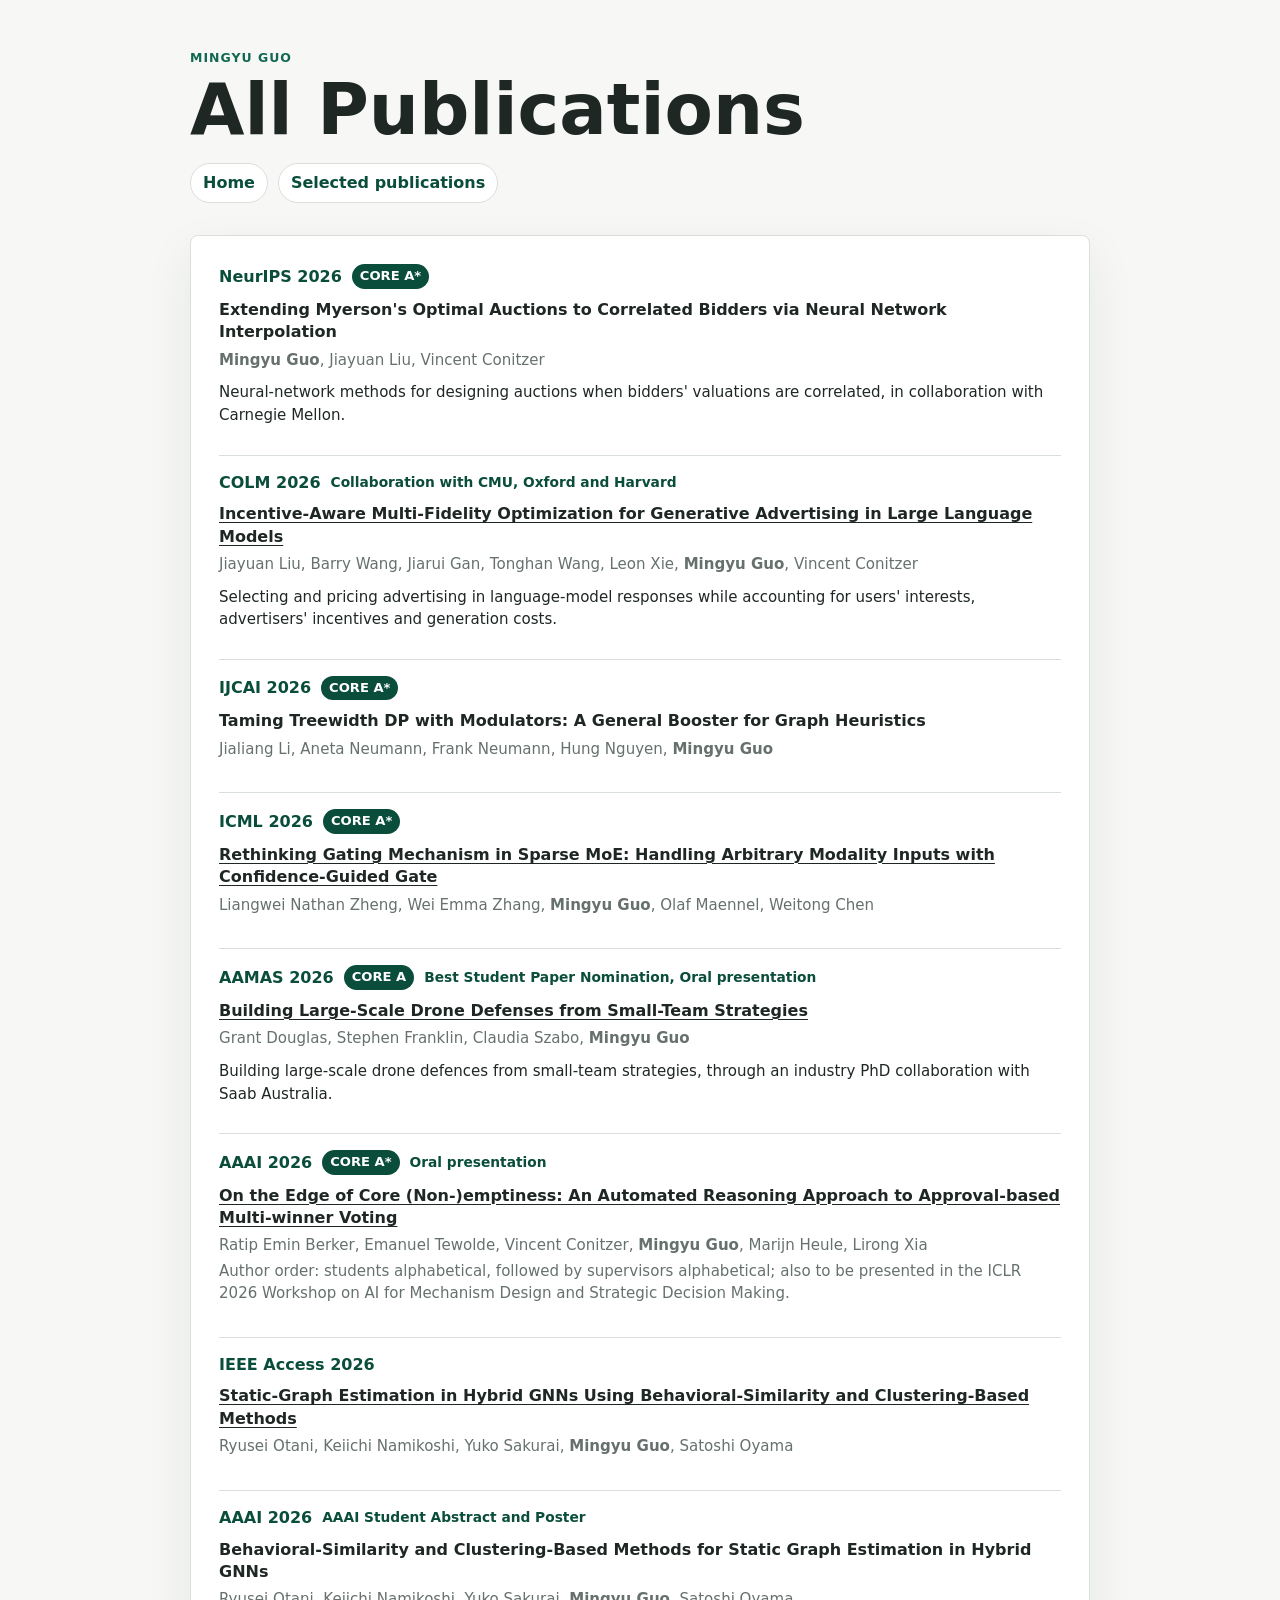
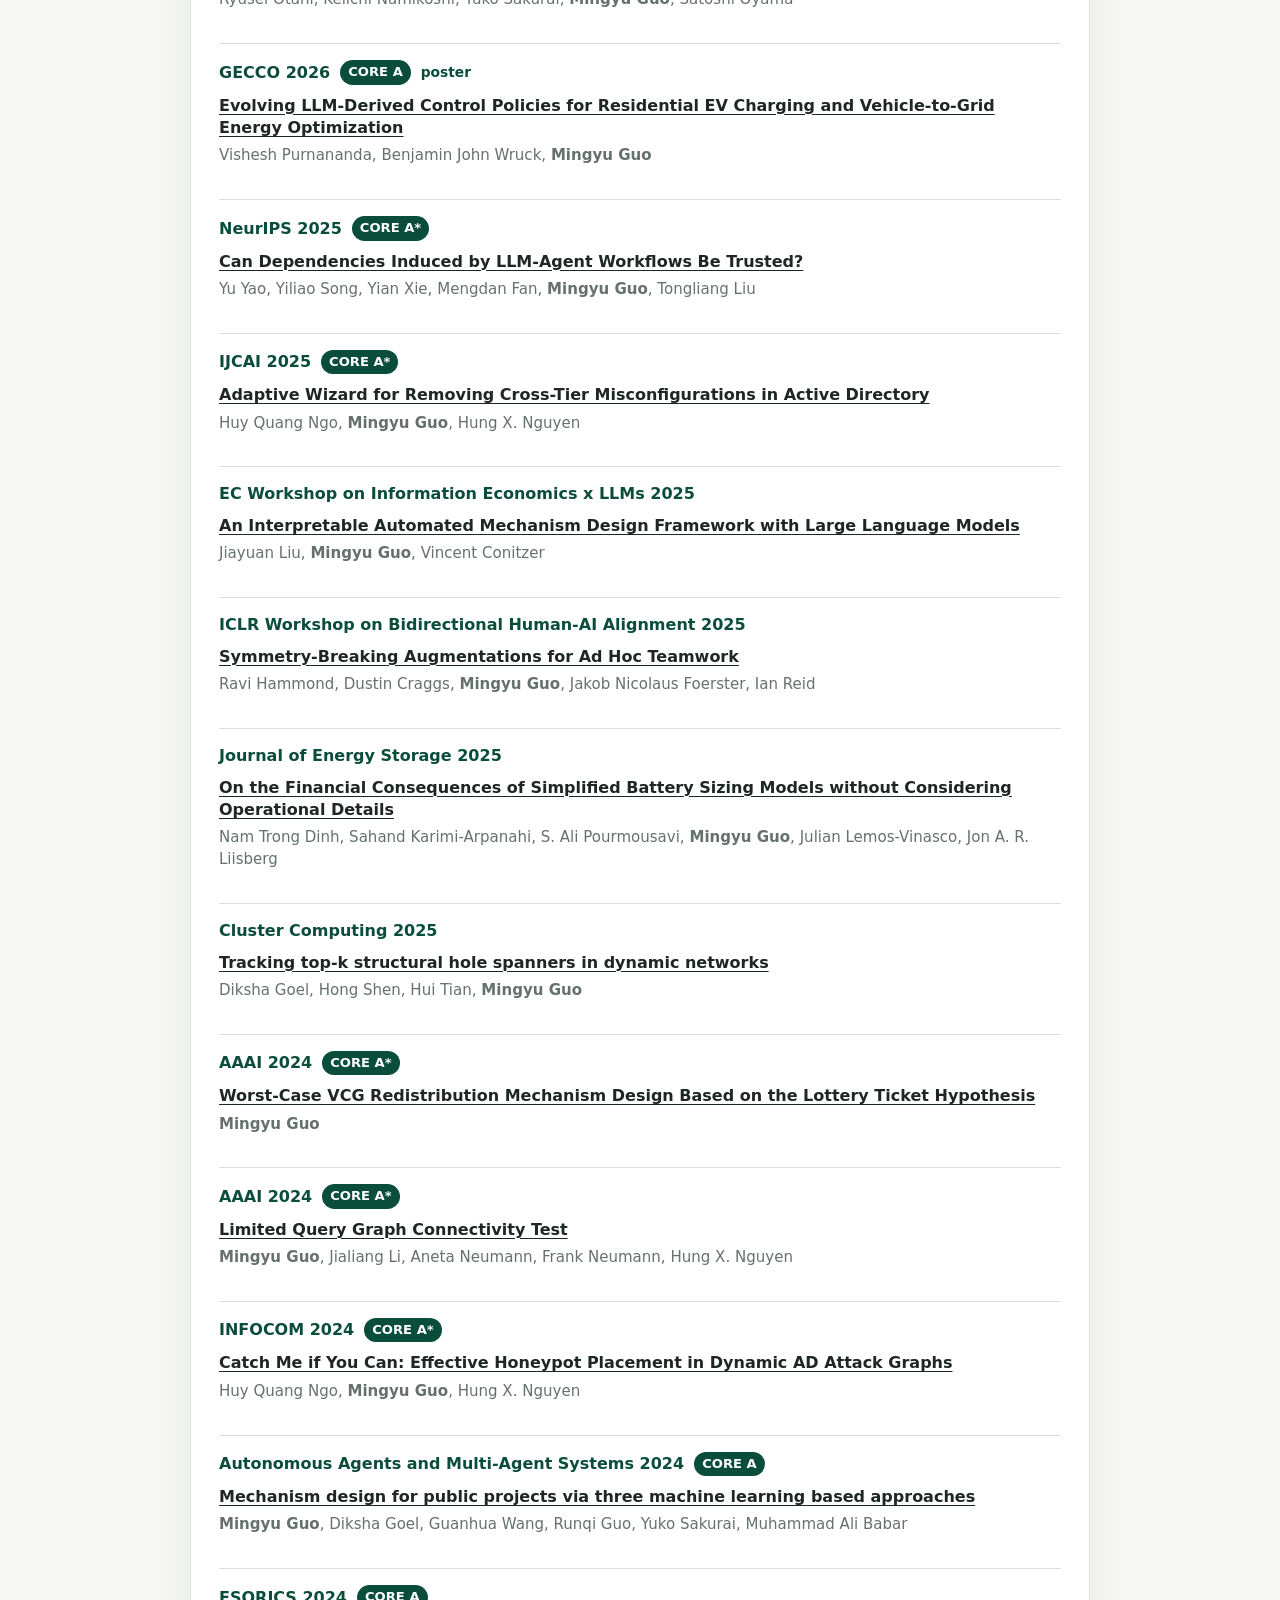
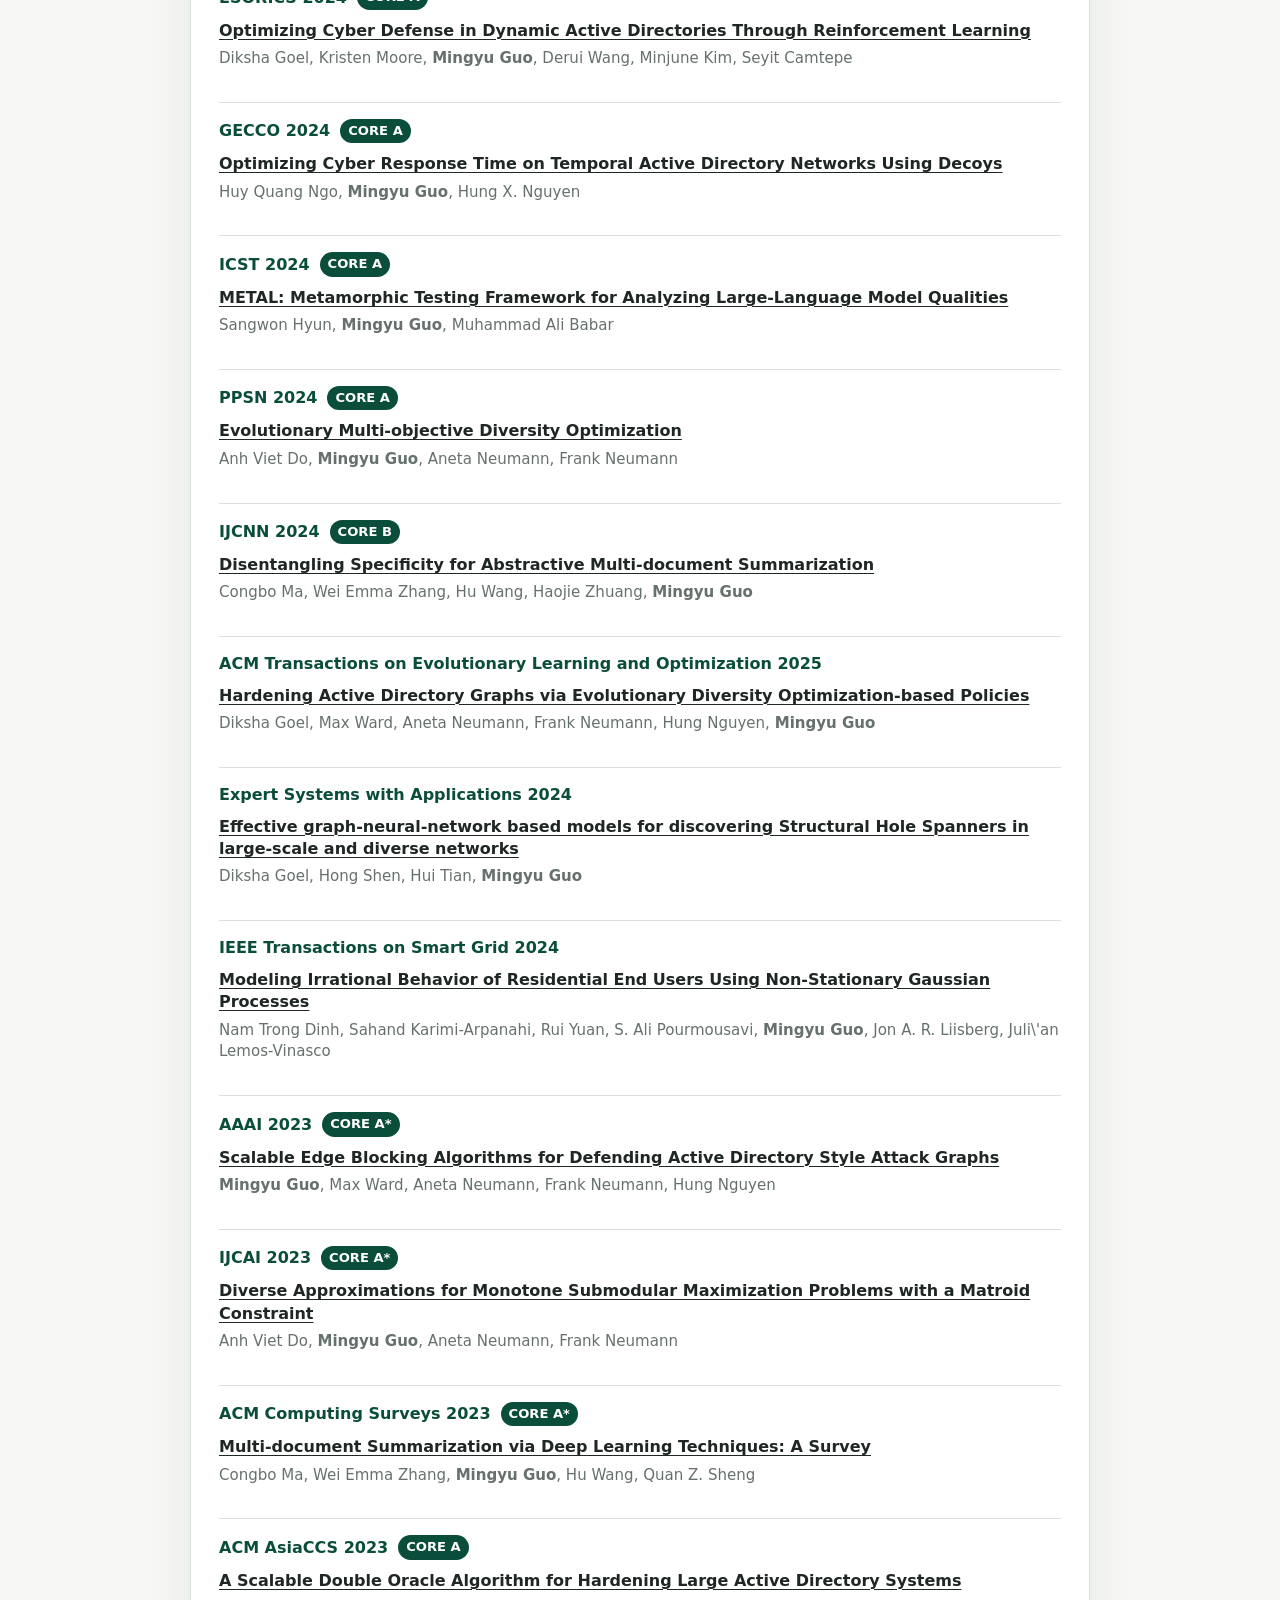
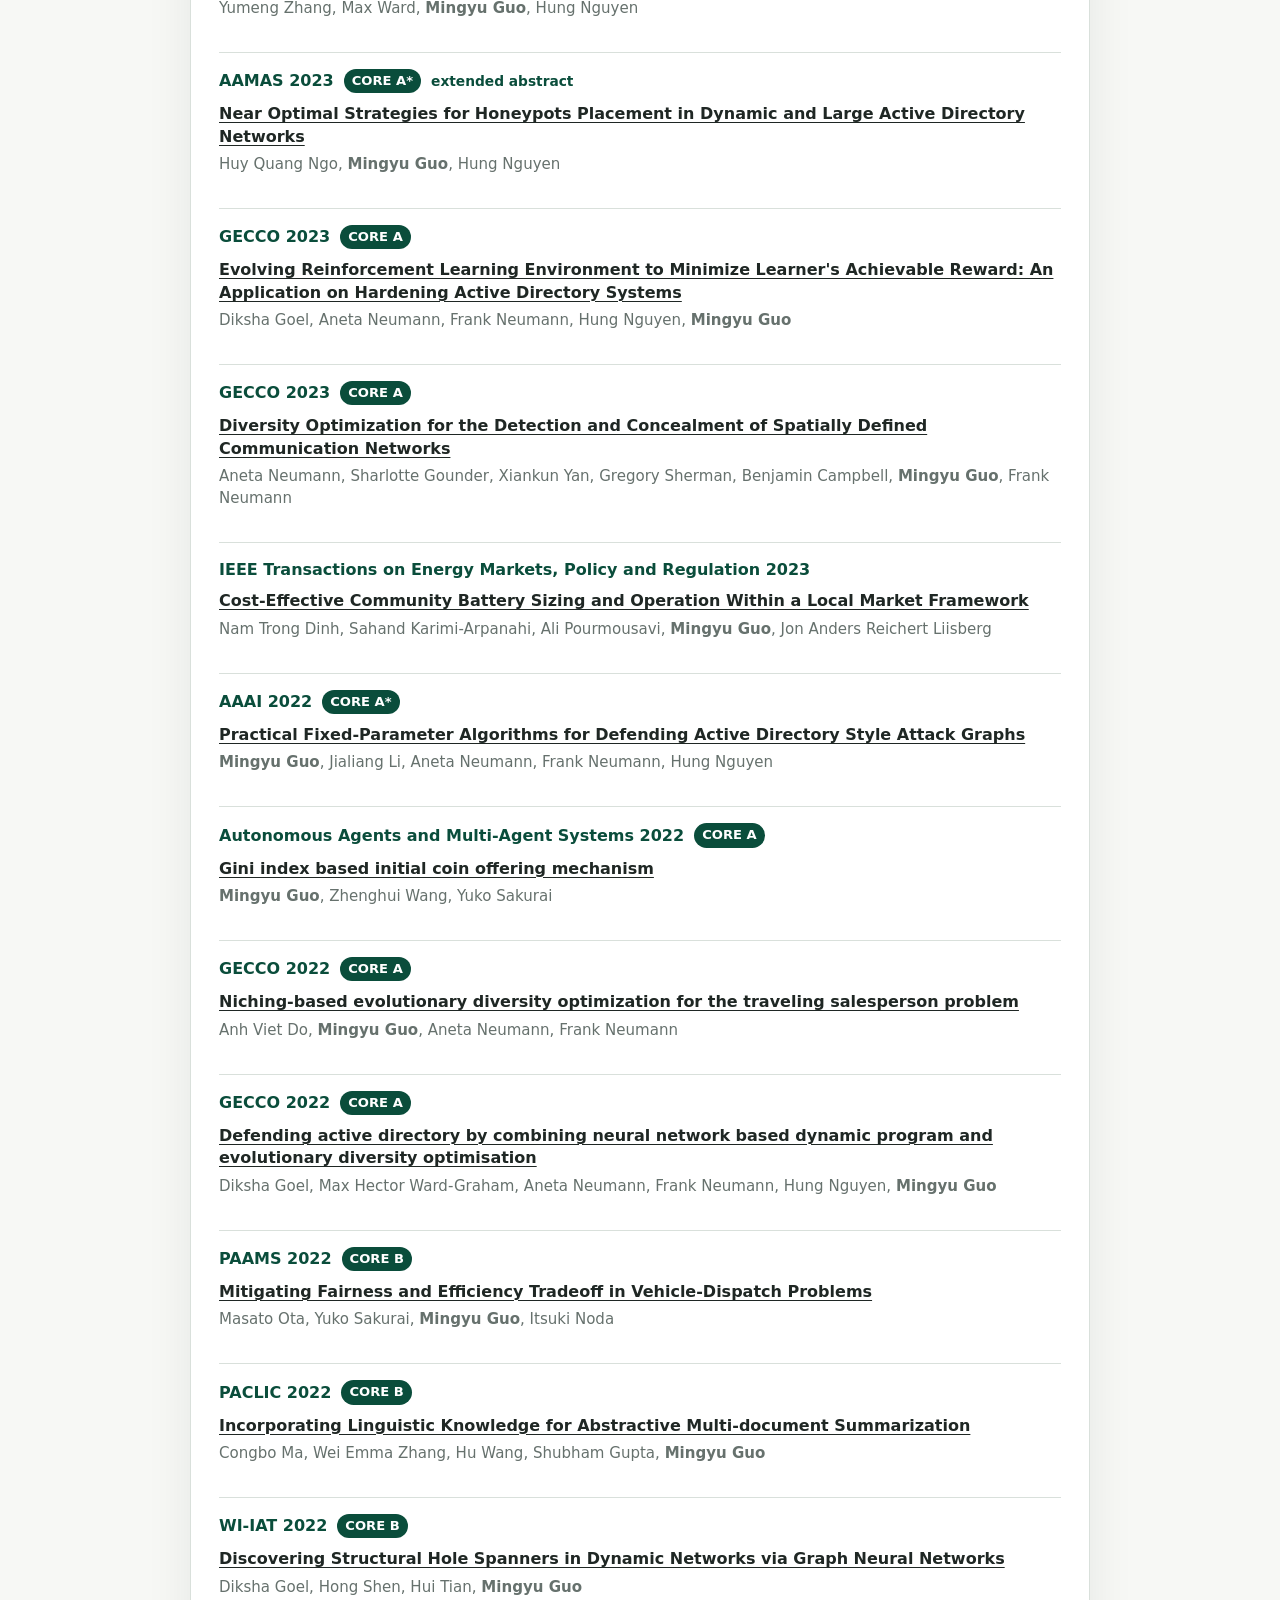
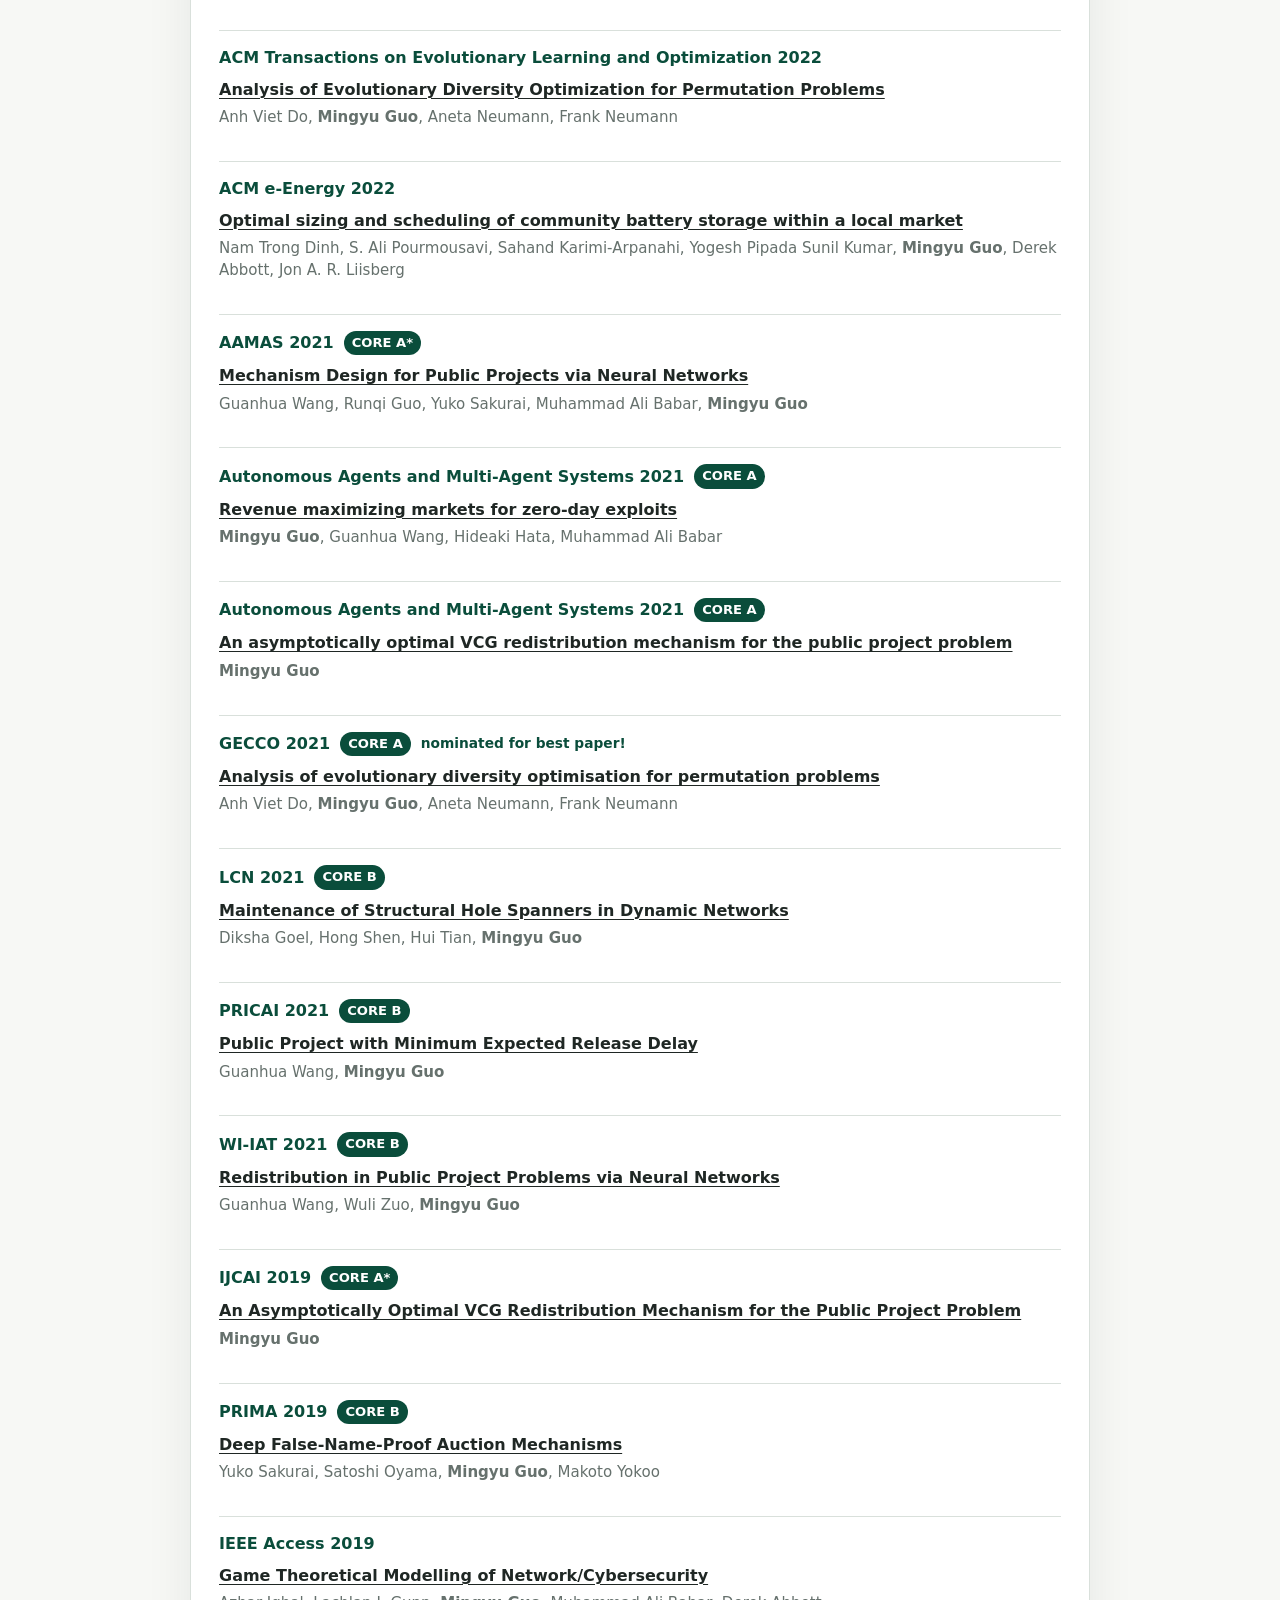
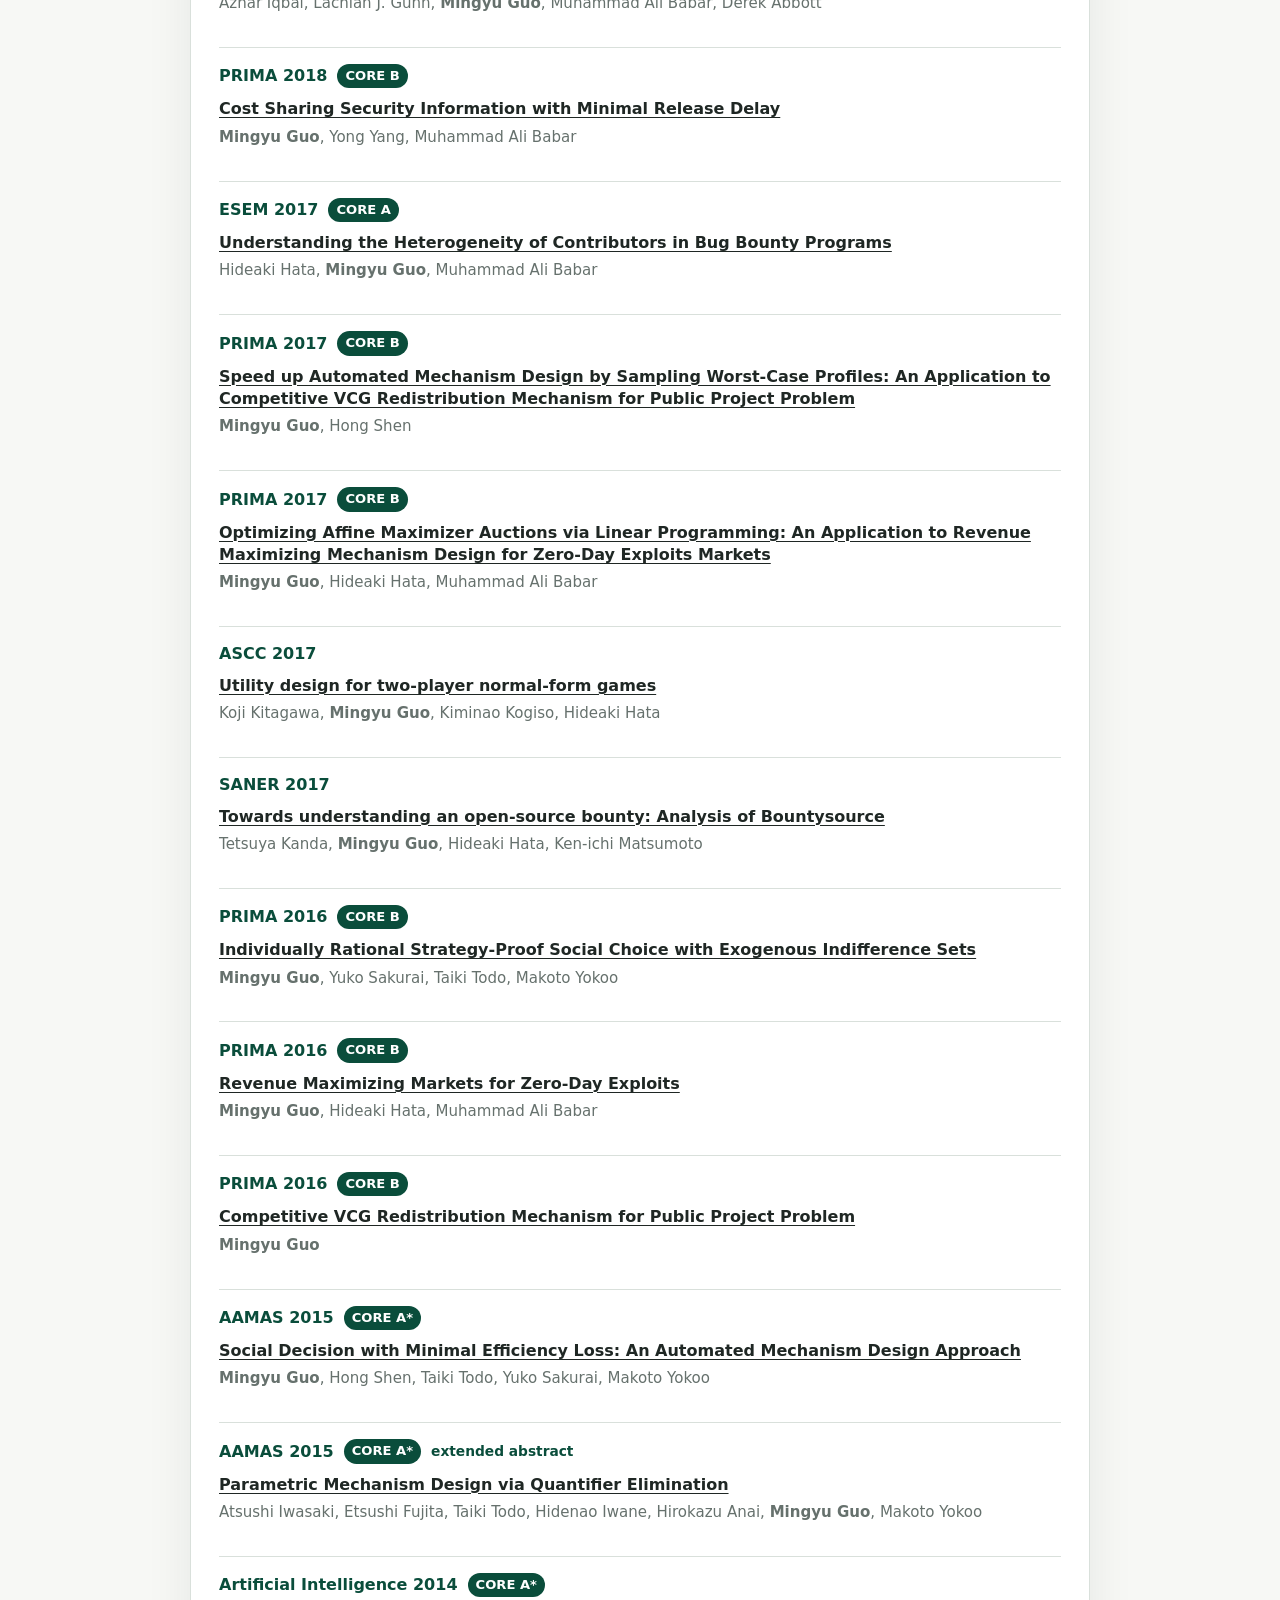
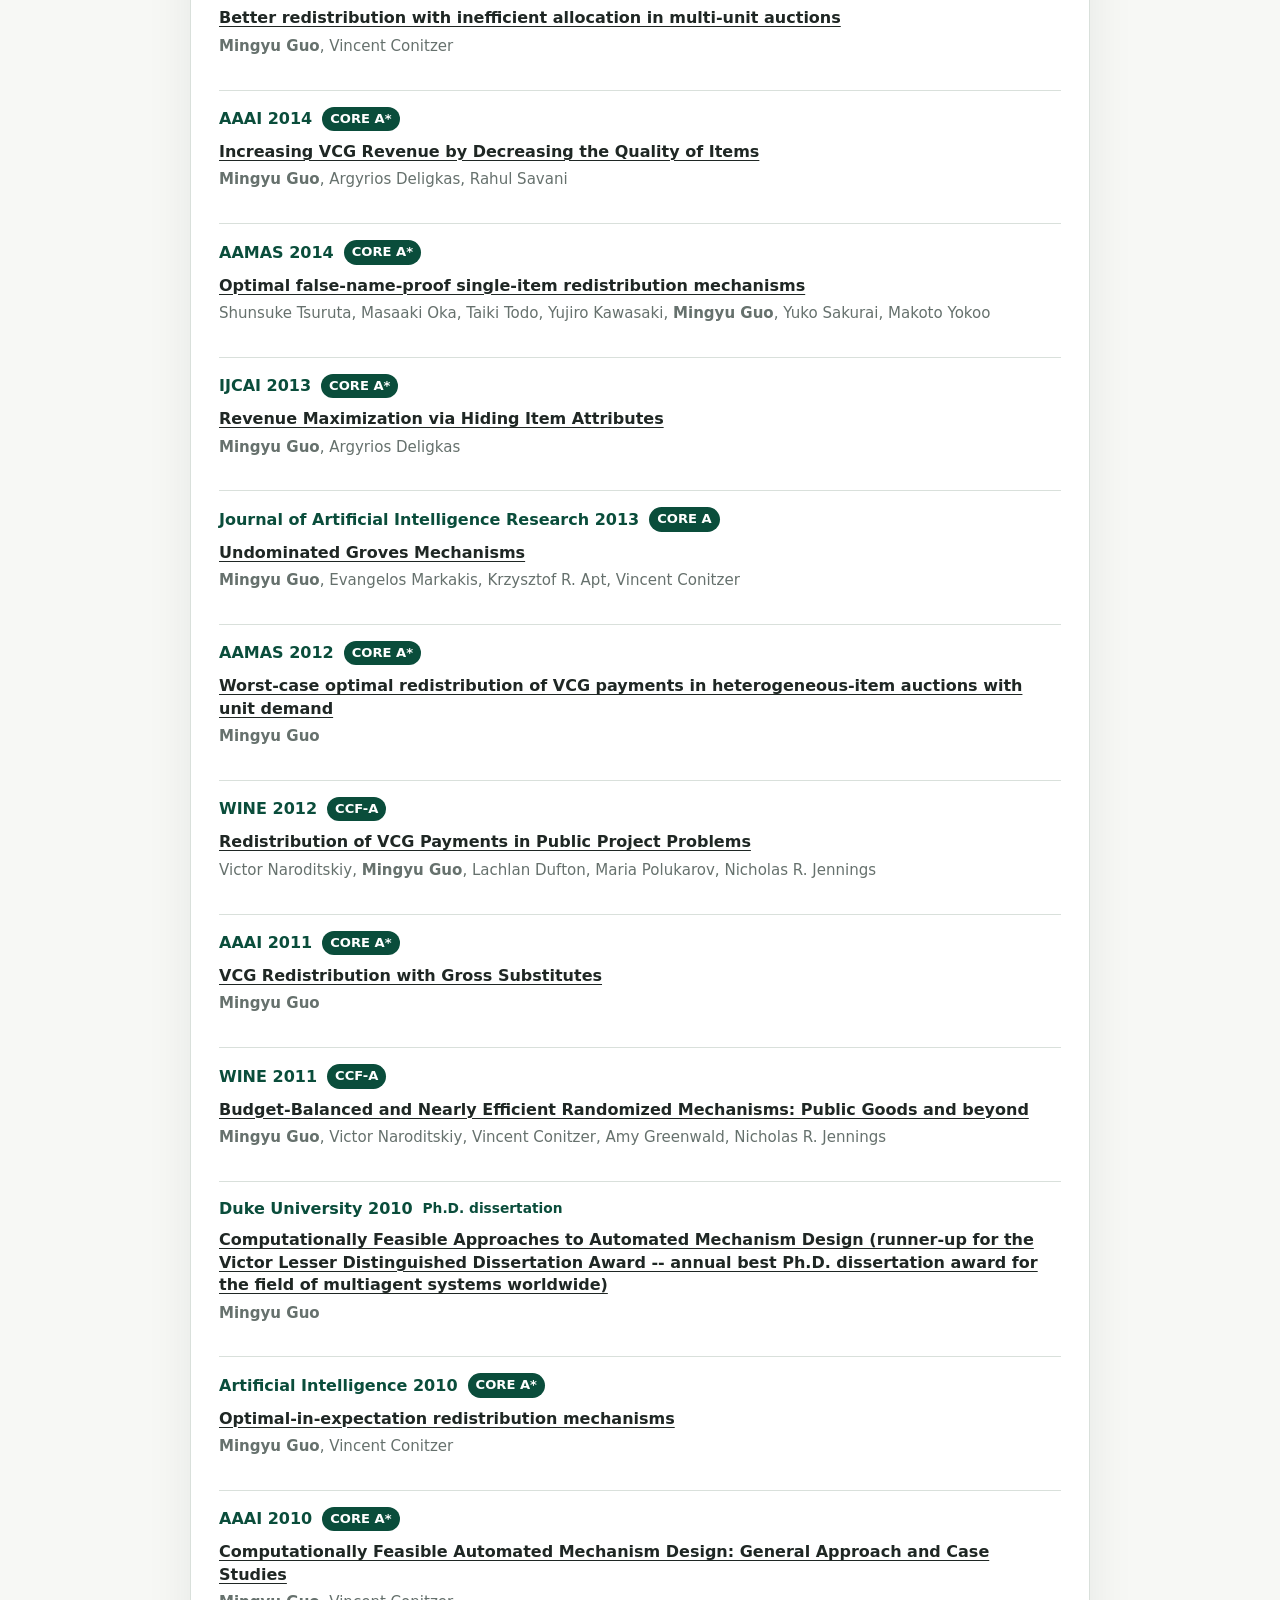
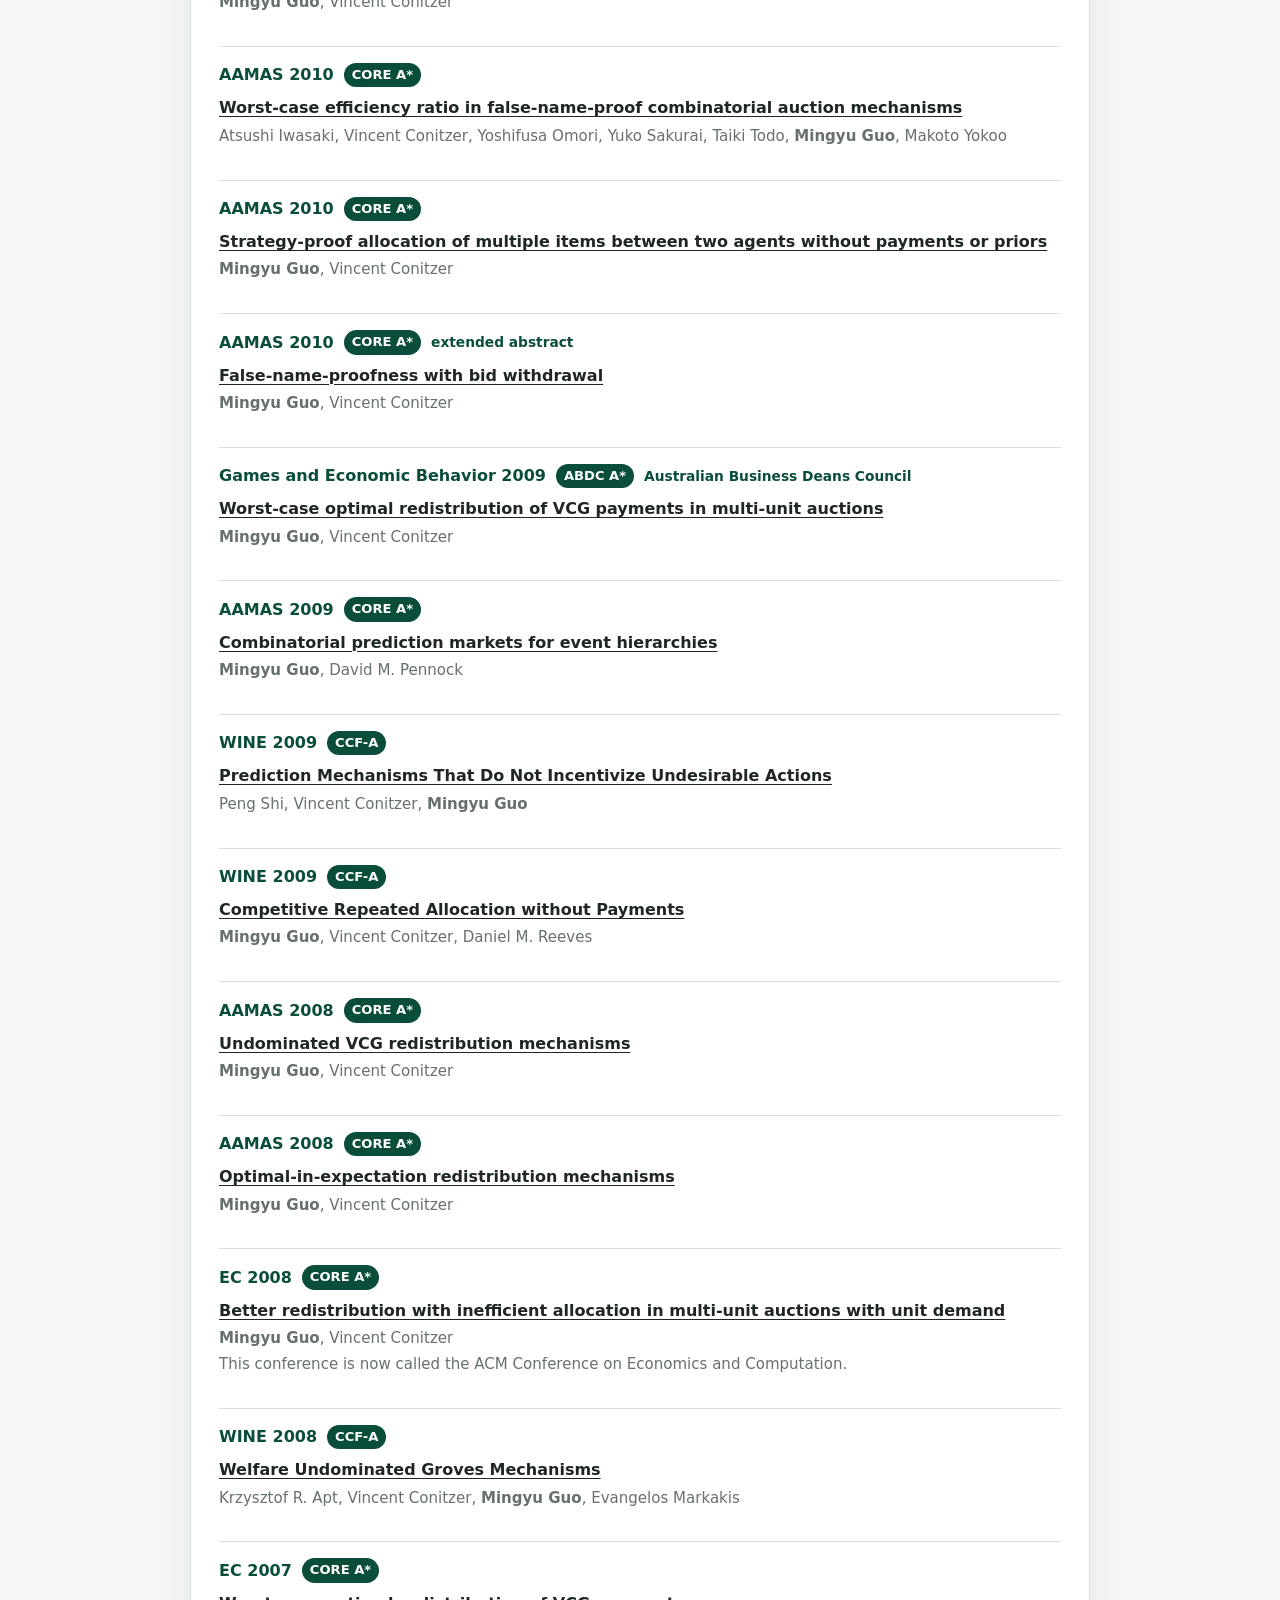
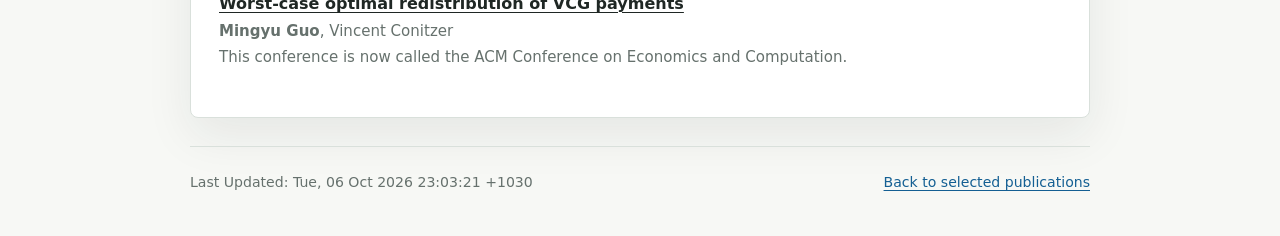
==== publications.html @ 8c2b9225 "ok" ====
<!DOCTYPE html>
<html lang="en">

<head>
  <meta charset="UTF-8" />
  <meta name="viewport" content="width=device-width, initial-scale=1.0" />
  <title>All Publications | Mingyu Guo</title>
  <meta name="description" content="The complete publication list of Mingyu Guo, including work on AI, algorithmic game theory and optimisation.">
  <link rel="icon" href="static/favicon.ico" sizes="any">
  <link rel="icon" href="static/favicon.svg" type="image/svg+xml">
  <link rel="apple-touch-icon" href="static/apple-touch-icon.png">
  <link rel="stylesheet" href="static/site.css">
</head>

<body>
  <div class="site-shell publication-page">
    <header class="publication-page-header">
      <p class="eyebrow">Mingyu Guo</p>
      <h1>All Publications</h1>
      <nav class="profile-links" aria-label="Publication navigation">
        <a href="index.html">Home</a>
        <a href="index.html#publications">Selected publications</a>
      </nav>
    </header>

    <main class="section" aria-label="Complete publication list">
<ol class="publication-list">
  <li class="publication-item">
    <div class="publication-main">
      <div class="publication-heading">
        <span class="publication-venue">NeurIPS 2026</span>
<span class="tag">CORE A*</span>      </div>
      <p class="publication-title">
Extending Myerson&#39;s Optimal Auctions to Correlated Bidders via Neural Network Interpolation      </p>
      <p class="publication-authors"><strong>Mingyu Guo</strong>, Jiayuan Liu, Vincent Conitzer</p>
<p class="publication-summary">Neural-network methods for designing auctions when bidders&#39; valuations are correlated, in collaboration with Carnegie Mellon.</p>    </div>
  </li>
  <li class="publication-item">
    <div class="publication-main">
      <div class="publication-heading">
        <span class="publication-venue">COLM 2026</span>
<span class="publication-note">Collaboration with CMU, Oxford and Harvard</span>      </div>
      <p class="publication-title">
<a href="https://arxiv.org/abs/2604.06263">Incentive-Aware Multi-Fidelity Optimization for Generative Advertising in Large Language Models</a>      </p>
      <p class="publication-authors">Jiayuan Liu, Barry Wang, Jiarui Gan, Tonghan Wang, Leon Xie, <strong>Mingyu Guo</strong>, Vincent Conitzer</p>
<p class="publication-summary">Selecting and pricing advertising in language-model responses while accounting for users&#39; interests, advertisers&#39; incentives and generation costs.</p>    </div>
  </li>
  <li class="publication-item">
    <div class="publication-main">
      <div class="publication-heading">
        <span class="publication-venue">IJCAI 2026</span>
<span class="tag">CORE A*</span>      </div>
      <p class="publication-title">
Taming Treewidth DP with Modulators: A General Booster for Graph Heuristics      </p>
      <p class="publication-authors">Jialiang Li, Aneta Neumann, Frank Neumann, Hung Nguyen, <strong>Mingyu Guo</strong></p>
    </div>
  </li>
  <li class="publication-item">
    <div class="publication-main">
      <div class="publication-heading">
        <span class="publication-venue">ICML 2026</span>
<span class="tag">CORE A*</span>      </div>
      <p class="publication-title">
<a href="https://arxiv.org/abs/2505.19525">Rethinking Gating Mechanism in Sparse MoE: Handling Arbitrary Modality Inputs with Confidence-Guided Gate</a>      </p>
      <p class="publication-authors">Liangwei Nathan Zheng, Wei Emma Zhang, <strong>Mingyu Guo</strong>, Olaf Maennel, Weitong Chen</p>
    </div>
  </li>
  <li class="publication-item">
    <div class="publication-main">
      <div class="publication-heading">
        <span class="publication-venue">AAMAS 2026</span>
<span class="tag">CORE A</span><span class="publication-note">Best Student Paper Nomination, Oral presentation</span>      </div>
      <p class="publication-title">
<a href="https://arxiv.org/abs/2602.12502">Building Large-Scale Drone Defenses from Small-Team Strategies</a>      </p>
      <p class="publication-authors">Grant Douglas, Stephen Franklin, Claudia Szabo, <strong>Mingyu Guo</strong></p>
<p class="publication-summary">Building large-scale drone defences from small-team strategies, through an industry PhD collaboration with Saab Australia.</p>    </div>
  </li>
  <li class="publication-item">
    <div class="publication-main">
      <div class="publication-heading">
        <span class="publication-venue">AAAI 2026</span>
<span class="tag">CORE A*</span><span class="publication-note">Oral presentation</span>      </div>
      <p class="publication-title">
<a href="https://arxiv.org/abs/2512.16895">On the Edge of Core (Non-)emptiness: An Automated Reasoning Approach to Approval-based Multi-winner Voting</a>      </p>
      <p class="publication-authors">Ratip Emin Berker, Emanuel Tewolde, Vincent Conitzer, <strong>Mingyu Guo</strong>, Marijn Heule, Lirong Xia</p>
<p class="publication-clarification">Author order: students alphabetical, followed by supervisors alphabetical; also to be presented in the ICLR 2026 Workshop on AI for Mechanism Design and Strategic Decision Making.</p>    </div>
  </li>
  <li class="publication-item">
    <div class="publication-main">
      <div class="publication-heading">
        <span class="publication-venue">IEEE Access 2026</span>
      </div>
      <p class="publication-title">
<a href="https://ieeexplore.ieee.org/document/11435972">Static-Graph Estimation in Hybrid GNNs Using Behavioral-Similarity and Clustering-Based Methods</a>      </p>
      <p class="publication-authors">Ryusei Otani, Keiichi Namikoshi, Yuko Sakurai, <strong>Mingyu Guo</strong>, Satoshi Oyama</p>
    </div>
  </li>
  <li class="publication-item">
    <div class="publication-main">
      <div class="publication-heading">
        <span class="publication-venue">AAAI 2026</span>
<span class="publication-note">AAAI Student Abstract and Poster</span>      </div>
      <p class="publication-title">
Behavioral-Similarity and Clustering-Based Methods for Static Graph Estimation in Hybrid GNNs      </p>
      <p class="publication-authors">Ryusei Otani, Keiichi Namikoshi, Yuko Sakurai, <strong>Mingyu Guo</strong>, Satoshi Oyama</p>
    </div>
  </li>
  <li class="publication-item">
    <div class="publication-main">
      <div class="publication-heading">
        <span class="publication-venue">GECCO 2026</span>
<span class="tag">CORE A</span><span class="publication-note">poster</span>      </div>
      <p class="publication-title">
<a href="https://arxiv.org/abs/2602.07275">Evolving LLM-Derived Control Policies for Residential EV Charging and Vehicle-to-Grid Energy Optimization</a>      </p>
      <p class="publication-authors">Vishesh Purnananda, Benjamin John Wruck, <strong>Mingyu Guo</strong></p>
    </div>
  </li>
  <li class="publication-item">
    <div class="publication-main">
      <div class="publication-heading">
        <span class="publication-venue">NeurIPS 2025</span>
<span class="tag">CORE A*</span>      </div>
      <p class="publication-title">
<a href="https://openreview.net/forum?id=rDqZjKIeda">Can Dependencies Induced by LLM-Agent Workflows Be Trusted?</a>      </p>
      <p class="publication-authors">Yu Yao, Yiliao Song, Yian Xie, Mengdan Fan, <strong>Mingyu Guo</strong>, Tongliang Liu</p>
    </div>
  </li>
  <li class="publication-item">
    <div class="publication-main">
      <div class="publication-heading">
        <span class="publication-venue">IJCAI 2025</span>
<span class="tag">CORE A*</span>      </div>
      <p class="publication-title">
<a href="https://arxiv.org/abs/2505.01028v1">Adaptive Wizard for Removing Cross-Tier Misconfigurations in Active Directory</a>      </p>
      <p class="publication-authors">Huy Quang Ngo, <strong>Mingyu Guo</strong>, Hung X. Nguyen</p>
    </div>
  </li>
  <li class="publication-item">
    <div class="publication-main">
      <div class="publication-heading">
        <span class="publication-venue">EC Workshop on Information Economics x LLMs 2025</span>
      </div>
      <p class="publication-title">
<a href="https://arxiv.org/abs/2502.12203">An Interpretable Automated Mechanism Design Framework with Large Language Models</a>      </p>
      <p class="publication-authors">Jiayuan Liu, <strong>Mingyu Guo</strong>, Vincent Conitzer</p>
    </div>
  </li>
  <li class="publication-item">
    <div class="publication-main">
      <div class="publication-heading">
        <span class="publication-venue">ICLR Workshop on Bidirectional Human-AI Alignment 2025</span>
      </div>
      <p class="publication-title">
<a href="https://openreview.net/forum?id=pEQwTKmcks">Symmetry-Breaking Augmentations for Ad Hoc Teamwork</a>      </p>
      <p class="publication-authors">Ravi Hammond, Dustin Craggs, <strong>Mingyu Guo</strong>, Jakob Nicolaus Foerster, Ian Reid</p>
    </div>
  </li>
  <li class="publication-item">
    <div class="publication-main">
      <div class="publication-heading">
        <span class="publication-venue">Journal of Energy Storage 2025</span>
      </div>
      <p class="publication-title">
<a href="https://arxiv.org/abs/2310.02494">On the Financial Consequences of Simplified Battery Sizing Models without Considering Operational Details</a>      </p>
      <p class="publication-authors">Nam Trong Dinh, Sahand Karimi-Arpanahi, S. Ali Pourmousavi, <strong>Mingyu Guo</strong>, Julian Lemos-Vinasco, Jon A. R. Liisberg</p>
    </div>
  </li>
  <li class="publication-item">
    <div class="publication-main">
      <div class="publication-heading">
        <span class="publication-venue">Cluster Computing 2025</span>
      </div>
      <p class="publication-title">
<a href="https://rdcu.be/ergue">Tracking top-k structural hole spanners in dynamic networks</a>      </p>
      <p class="publication-authors">Diksha Goel, Hong Shen, Hui Tian, <strong>Mingyu Guo</strong></p>
    </div>
  </li>
  <li class="publication-item">
    <div class="publication-main">
      <div class="publication-heading">
        <span class="publication-venue">AAAI 2024</span>
<span class="tag">CORE A*</span>      </div>
      <p class="publication-title">
<a href="https://arxiv.org/abs/2305.11011">Worst-Case VCG Redistribution Mechanism Design Based on the Lottery Ticket Hypothesis</a>      </p>
      <p class="publication-authors"><strong>Mingyu Guo</strong></p>
    </div>
  </li>
  <li class="publication-item">
    <div class="publication-main">
      <div class="publication-heading">
        <span class="publication-venue">AAAI 2024</span>
<span class="tag">CORE A*</span>      </div>
      <p class="publication-title">
<a href="https://arxiv.org/abs/2302.13036">Limited Query Graph Connectivity Test</a>      </p>
      <p class="publication-authors"><strong>Mingyu Guo</strong>, Jialiang Li, Aneta Neumann, Frank Neumann, Hung X. Nguyen</p>
    </div>
  </li>
  <li class="publication-item">
    <div class="publication-main">
      <div class="publication-heading">
        <span class="publication-venue">INFOCOM 2024</span>
<span class="tag">CORE A*</span>      </div>
      <p class="publication-title">
<a href="https://arxiv.org/abs/2312.16820">Catch Me if You Can: Effective Honeypot Placement in Dynamic AD Attack Graphs</a>      </p>
      <p class="publication-authors">Huy Quang Ngo, <strong>Mingyu Guo</strong>, Hung X. Nguyen</p>
    </div>
  </li>
  <li class="publication-item">
    <div class="publication-main">
      <div class="publication-heading">
        <span class="publication-venue">Autonomous Agents and Multi-Agent Systems 2024</span>
<span class="tag">CORE A</span>      </div>
      <p class="publication-title">
<a href="https://link.springer.com/article/10.1007/s10458-024-09647-8">Mechanism design for public projects via three machine learning based approaches</a>      </p>
      <p class="publication-authors"><strong>Mingyu Guo</strong>, Diksha Goel, Guanhua Wang, Runqi Guo, Yuko Sakurai, Muhammad Ali Babar</p>
    </div>
  </li>
  <li class="publication-item">
    <div class="publication-main">
      <div class="publication-heading">
        <span class="publication-venue">ESORICS 2024</span>
<span class="tag">CORE A</span>      </div>
      <p class="publication-title">
<a href="https://arxiv.org/abs/2406.19596">Optimizing Cyber Defense in Dynamic Active Directories Through Reinforcement Learning</a>      </p>
      <p class="publication-authors">Diksha Goel, Kristen Moore, <strong>Mingyu Guo</strong>, Derui Wang, Minjune Kim, Seyit Camtepe</p>
    </div>
  </li>
  <li class="publication-item">
    <div class="publication-main">
      <div class="publication-heading">
        <span class="publication-venue">GECCO 2024</span>
<span class="tag">CORE A</span>      </div>
      <p class="publication-title">
<a href="https://arxiv.org/abs/2403.18162">Optimizing Cyber Response Time on Temporal Active Directory Networks Using Decoys</a>      </p>
      <p class="publication-authors">Huy Quang Ngo, <strong>Mingyu Guo</strong>, Hung X. Nguyen</p>
    </div>
  </li>
  <li class="publication-item">
    <div class="publication-main">
      <div class="publication-heading">
        <span class="publication-venue">ICST 2024</span>
<span class="tag">CORE A</span>      </div>
      <p class="publication-title">
<a href="https://arxiv.org/abs/2312.06056">METAL: Metamorphic Testing Framework for Analyzing Large-Language Model Qualities</a>      </p>
      <p class="publication-authors">Sangwon Hyun, <strong>Mingyu Guo</strong>, Muhammad Ali Babar</p>
    </div>
  </li>
  <li class="publication-item">
    <div class="publication-main">
      <div class="publication-heading">
        <span class="publication-venue">PPSN 2024</span>
<span class="tag">CORE A</span>      </div>
      <p class="publication-title">
<a href="https://arxiv.org/abs/2401.07454">Evolutionary Multi-objective Diversity Optimization</a>      </p>
      <p class="publication-authors">Anh Viet Do, <strong>Mingyu Guo</strong>, Aneta Neumann, Frank Neumann</p>
    </div>
  </li>
  <li class="publication-item">
    <div class="publication-main">
      <div class="publication-heading">
        <span class="publication-venue">IJCNN 2024</span>
<span class="tag">CORE B</span>      </div>
      <p class="publication-title">
<a href="https://arxiv.org/abs/2406.00005">Disentangling Specificity for Abstractive Multi-document Summarization</a>      </p>
      <p class="publication-authors">Congbo Ma, Wei Emma Zhang, Hu Wang, Haojie Zhuang, <strong>Mingyu Guo</strong></p>
    </div>
  </li>
  <li class="publication-item">
    <div class="publication-main">
      <div class="publication-heading">
        <span class="publication-venue">ACM Transactions on Evolutionary Learning and Optimization 2025</span>
      </div>
      <p class="publication-title">
<a href="https://doi.org/10.1145/3688401">Hardening Active Directory Graphs via Evolutionary Diversity Optimization-based Policies</a>      </p>
      <p class="publication-authors">Diksha Goel, Max Ward, Aneta Neumann, Frank Neumann, Hung Nguyen, <strong>Mingyu Guo</strong></p>
    </div>
  </li>
  <li class="publication-item">
    <div class="publication-main">
      <div class="publication-heading">
        <span class="publication-venue">Expert Systems with Applications 2024</span>
      </div>
      <p class="publication-title">
<a href="https://www.sciencedirect.com/science/article/pii/S0957417424005013">Effective graph-neural-network based models for discovering Structural Hole Spanners in large-scale and diverse networks</a>      </p>
      <p class="publication-authors">Diksha Goel, Hong Shen, Hui Tian, <strong>Mingyu Guo</strong></p>
    </div>
  </li>
  <li class="publication-item">
    <div class="publication-main">
      <div class="publication-heading">
        <span class="publication-venue">IEEE Transactions on Smart Grid 2024</span>
      </div>
      <p class="publication-title">
<a href="https://arxiv.org/abs/2309.09012">Modeling Irrational Behavior of Residential End Users Using Non-Stationary Gaussian Processes</a>      </p>
      <p class="publication-authors">Nam Trong Dinh, Sahand Karimi-Arpanahi, Rui Yuan, S. Ali Pourmousavi, <strong>Mingyu Guo</strong>, Jon A. R. Liisberg, Juli\&#x27;an Lemos-Vinasco</p>
    </div>
  </li>
  <li class="publication-item">
    <div class="publication-main">
      <div class="publication-heading">
        <span class="publication-venue">AAAI 2023</span>
<span class="tag">CORE A*</span>      </div>
      <p class="publication-title">
<a href="https://arxiv.org/abs/2212.04326">Scalable Edge Blocking Algorithms for Defending Active Directory Style Attack Graphs</a>      </p>
      <p class="publication-authors"><strong>Mingyu Guo</strong>, Max Ward, Aneta Neumann, Frank Neumann, Hung Nguyen</p>
    </div>
  </li>
  <li class="publication-item">
    <div class="publication-main">
      <div class="publication-heading">
        <span class="publication-venue">IJCAI 2023</span>
<span class="tag">CORE A*</span>      </div>
      <p class="publication-title">
<a href="https://arxiv.org/abs/2307.07567">Diverse Approximations for Monotone Submodular Maximization Problems with a Matroid Constraint</a>      </p>
      <p class="publication-authors">Anh Viet Do, <strong>Mingyu Guo</strong>, Aneta Neumann, Frank Neumann</p>
    </div>
  </li>
  <li class="publication-item">
    <div class="publication-main">
      <div class="publication-heading">
        <span class="publication-venue">ACM Computing Surveys 2023</span>
<span class="tag">CORE A*</span>      </div>
      <p class="publication-title">
<a href="https://arxiv.org/abs/2011.04843">Multi-document Summarization via Deep Learning Techniques: A Survey</a>      </p>
      <p class="publication-authors">Congbo Ma, Wei Emma Zhang, <strong>Mingyu Guo</strong>, Hu Wang, Quan Z. Sheng</p>
    </div>
  </li>
  <li class="publication-item">
    <div class="publication-main">
      <div class="publication-heading">
        <span class="publication-venue">ACM AsiaCCS 2023</span>
<span class="tag">CORE A</span>      </div>
      <p class="publication-title">
<a href="https://dl.acm.org/doi/10.1145/3579856.3590343">A Scalable Double Oracle Algorithm for Hardening Large Active Directory Systems</a>      </p>
      <p class="publication-authors">Yumeng Zhang, Max Ward, <strong>Mingyu Guo</strong>, Hung Nguyen</p>
    </div>
  </li>
  <li class="publication-item">
    <div class="publication-main">
      <div class="publication-heading">
        <span class="publication-venue">AAMAS 2023</span>
<span class="tag">CORE A*</span><span class="publication-note">extended abstract</span>      </div>
      <p class="publication-title">
<a href="https://www.ifaamas.org/Proceedings/aamas2023/pdfs/p2517.pdf">Near Optimal Strategies for Honeypots Placement in Dynamic and Large Active Directory Networks</a>      </p>
      <p class="publication-authors">Huy Quang Ngo, <strong>Mingyu Guo</strong>, Hung Nguyen</p>
    </div>
  </li>
  <li class="publication-item">
    <div class="publication-main">
      <div class="publication-heading">
        <span class="publication-venue">GECCO 2023</span>
<span class="tag">CORE A</span>      </div>
      <p class="publication-title">
<a href="https://arxiv.org/abs/2304.03998">Evolving Reinforcement Learning Environment to Minimize Learner&#39;s Achievable Reward: An Application on Hardening Active Directory Systems</a>      </p>
      <p class="publication-authors">Diksha Goel, Aneta Neumann, Frank Neumann, Hung Nguyen, <strong>Mingyu Guo</strong></p>
    </div>
  </li>
  <li class="publication-item">
    <div class="publication-main">
      <div class="publication-heading">
        <span class="publication-venue">GECCO 2023</span>
<span class="tag">CORE A</span>      </div>
      <p class="publication-title">
<a href="https://dl.acm.org/doi/10.1145/3583131.3590405">Diversity Optimization for the Detection and Concealment of Spatially Defined Communication Networks</a>      </p>
      <p class="publication-authors">Aneta Neumann, Sharlotte Gounder, Xiankun Yan, Gregory Sherman, Benjamin Campbell, <strong>Mingyu Guo</strong>, Frank Neumann</p>
    </div>
  </li>
  <li class="publication-item">
    <div class="publication-main">
      <div class="publication-heading">
        <span class="publication-venue">IEEE Transactions on Energy Markets, Policy and Regulation 2023</span>
      </div>
      <p class="publication-title">
<a href="https://ieeexplore.ieee.org/document/10286047">Cost-Effective Community Battery Sizing and Operation Within a Local Market Framework</a>      </p>
      <p class="publication-authors">Nam Trong Dinh, Sahand Karimi-Arpanahi, Ali Pourmousavi, <strong>Mingyu Guo</strong>, Jon Anders Reichert Liisberg</p>
    </div>
  </li>
  <li class="publication-item">
    <div class="publication-main">
      <div class="publication-heading">
        <span class="publication-venue">AAAI 2022</span>
<span class="tag">CORE A*</span>      </div>
      <p class="publication-title">
<a href="https://arxiv.org/abs/2112.13175">Practical Fixed-Parameter Algorithms for Defending Active Directory Style Attack Graphs</a>      </p>
      <p class="publication-authors"><strong>Mingyu Guo</strong>, Jialiang Li, Aneta Neumann, Frank Neumann, Hung Nguyen</p>
    </div>
  </li>
  <li class="publication-item">
    <div class="publication-main">
      <div class="publication-heading">
        <span class="publication-venue">Autonomous Agents and Multi-Agent Systems 2022</span>
<span class="tag">CORE A</span>      </div>
      <p class="publication-title">
<a href="https://arxiv.org/abs/2002.11387">Gini index based initial coin offering mechanism</a>      </p>
      <p class="publication-authors"><strong>Mingyu Guo</strong>, Zhenghui Wang, Yuko Sakurai</p>
    </div>
  </li>
  <li class="publication-item">
    <div class="publication-main">
      <div class="publication-heading">
        <span class="publication-venue">GECCO 2022</span>
<span class="tag">CORE A</span>      </div>
      <p class="publication-title">
<a href="https://arxiv.org/abs/2201.10316">Niching-based evolutionary diversity optimization for the traveling salesperson problem</a>      </p>
      <p class="publication-authors">Anh Viet Do, <strong>Mingyu Guo</strong>, Aneta Neumann, Frank Neumann</p>
    </div>
  </li>
  <li class="publication-item">
    <div class="publication-main">
      <div class="publication-heading">
        <span class="publication-venue">GECCO 2022</span>
<span class="tag">CORE A</span>      </div>
      <p class="publication-title">
<a href="https://arxiv.org/abs/2204.03397">Defending active directory by combining neural network based dynamic program and evolutionary diversity optimisation</a>      </p>
      <p class="publication-authors">Diksha Goel, Max Hector Ward-Graham, Aneta Neumann, Frank Neumann, Hung Nguyen, <strong>Mingyu Guo</strong></p>
    </div>
  </li>
  <li class="publication-item">
    <div class="publication-main">
      <div class="publication-heading">
        <span class="publication-venue">PAAMS 2022</span>
<span class="tag">CORE B</span>      </div>
      <p class="publication-title">
<a href="https://link.springer.com/chapter/10.1007/978-3-031-18192-4_25">Mitigating Fairness and Efficiency Tradeoff in Vehicle-Dispatch Problems</a>      </p>
      <p class="publication-authors">Masato Ota, Yuko Sakurai, <strong>Mingyu Guo</strong>, Itsuki Noda</p>
    </div>
  </li>
  <li class="publication-item">
    <div class="publication-main">
      <div class="publication-heading">
        <span class="publication-venue">PACLIC 2022</span>
<span class="tag">CORE B</span>      </div>
      <p class="publication-title">
<a href="https://aclanthology.org/2022.paclic-1.17.pdf">Incorporating Linguistic Knowledge for Abstractive Multi-document Summarization</a>      </p>
      <p class="publication-authors">Congbo Ma, Wei Emma Zhang, Hu Wang, Shubham Gupta, <strong>Mingyu Guo</strong></p>
    </div>
  </li>
  <li class="publication-item">
    <div class="publication-main">
      <div class="publication-heading">
        <span class="publication-venue">WI-IAT 2022</span>
<span class="tag">CORE B</span>      </div>
      <p class="publication-title">
<a href="https://arxiv.org/abs/2212.08239">Discovering Structural Hole Spanners in Dynamic Networks via Graph Neural Networks</a>      </p>
      <p class="publication-authors">Diksha Goel, Hong Shen, Hui Tian, <strong>Mingyu Guo</strong></p>
    </div>
  </li>
  <li class="publication-item">
    <div class="publication-main">
      <div class="publication-heading">
        <span class="publication-venue">ACM Transactions on Evolutionary Learning and Optimization 2022</span>
      </div>
      <p class="publication-title">
<a href="https://arxiv.org/abs/2102.11469">Analysis of Evolutionary Diversity Optimization for Permutation Problems</a>      </p>
      <p class="publication-authors">Anh Viet Do, <strong>Mingyu Guo</strong>, Aneta Neumann, Frank Neumann</p>
    </div>
  </li>
  <li class="publication-item">
    <div class="publication-main">
      <div class="publication-heading">
        <span class="publication-venue">ACM e-Energy 2022</span>
      </div>
      <p class="publication-title">
<a href="https://dl.acm.org/doi/10.1145/3538637.3538837">Optimal sizing and scheduling of community battery storage within a local market</a>      </p>
      <p class="publication-authors">Nam Trong Dinh, S. Ali Pourmousavi, Sahand Karimi-Arpanahi, Yogesh Pipada Sunil Kumar, <strong>Mingyu Guo</strong>, Derek Abbott, Jon A. R. Liisberg</p>
    </div>
  </li>
  <li class="publication-item">
    <div class="publication-main">
      <div class="publication-heading">
        <span class="publication-venue">AAMAS 2021</span>
<span class="tag">CORE A*</span>      </div>
      <p class="publication-title">
<a href="https://arxiv.org/abs/2002.11382">Mechanism Design for Public Projects via Neural Networks</a>      </p>
      <p class="publication-authors">Guanhua Wang, Runqi Guo, Yuko Sakurai, Muhammad Ali Babar, <strong>Mingyu Guo</strong></p>
    </div>
  </li>
  <li class="publication-item">
    <div class="publication-main">
      <div class="publication-heading">
        <span class="publication-venue">Autonomous Agents and Multi-Agent Systems 2021</span>
<span class="tag">CORE A</span>      </div>
      <p class="publication-title">
<a href="https://link.springer.com/article/10.1007/s10458-021-09522-w">Revenue maximizing markets for zero-day exploits</a>      </p>
      <p class="publication-authors"><strong>Mingyu Guo</strong>, Guanhua Wang, Hideaki Hata, Muhammad Ali Babar</p>
    </div>
  </li>
  <li class="publication-item">
    <div class="publication-main">
      <div class="publication-heading">
        <span class="publication-venue">Autonomous Agents and Multi-Agent Systems 2021</span>
<span class="tag">CORE A</span>      </div>
      <p class="publication-title">
<a href="https://link.springer.com/article/10.1007/s10458-021-09526-6">An asymptotically optimal VCG redistribution mechanism for the public project problem</a>      </p>
      <p class="publication-authors"><strong>Mingyu Guo</strong></p>
    </div>
  </li>
  <li class="publication-item">
    <div class="publication-main">
      <div class="publication-heading">
        <span class="publication-venue">GECCO 2021</span>
<span class="tag">CORE A</span><span class="publication-note">nominated for best paper!</span>      </div>
      <p class="publication-title">
<a href="https://arxiv.org/abs/2102.11469">Analysis of evolutionary diversity optimisation for permutation problems</a>      </p>
      <p class="publication-authors">Anh Viet Do, <strong>Mingyu Guo</strong>, Aneta Neumann, Frank Neumann</p>
    </div>
  </li>
  <li class="publication-item">
    <div class="publication-main">
      <div class="publication-heading">
        <span class="publication-venue">LCN 2021</span>
<span class="tag">CORE B</span>      </div>
      <p class="publication-title">
<a href="https://ieeexplore.ieee.org/document/9524948">Maintenance of Structural Hole Spanners in Dynamic Networks</a>      </p>
      <p class="publication-authors">Diksha Goel, Hong Shen, Hui Tian, <strong>Mingyu Guo</strong></p>
    </div>
  </li>
  <li class="publication-item">
    <div class="publication-main">
      <div class="publication-heading">
        <span class="publication-venue">PRICAI 2021</span>
<span class="tag">CORE B</span>      </div>
      <p class="publication-title">
<a href="https://link.springer.com/chapter/10.1007/978-3-030-89188-6_8">Public Project with Minimum Expected Release Delay</a>      </p>
      <p class="publication-authors">Guanhua Wang, <strong>Mingyu Guo</strong></p>
    </div>
  </li>
  <li class="publication-item">
    <div class="publication-main">
      <div class="publication-heading">
        <span class="publication-venue">WI-IAT 2021</span>
<span class="tag">CORE B</span>      </div>
      <p class="publication-title">
<a href="https://arxiv.org/abs/2203.05778">Redistribution in Public Project Problems via Neural Networks</a>      </p>
      <p class="publication-authors">Guanhua Wang, Wuli Zuo, <strong>Mingyu Guo</strong></p>
    </div>
  </li>
  <li class="publication-item">
    <div class="publication-main">
      <div class="publication-heading">
        <span class="publication-venue">IJCAI 2019</span>
<span class="tag">CORE A*</span>      </div>
      <p class="publication-title">
<a href="https://www.ijcai.org/proceedings/2019/45">An Asymptotically Optimal VCG Redistribution Mechanism for the Public Project Problem</a>      </p>
      <p class="publication-authors"><strong>Mingyu Guo</strong></p>
    </div>
  </li>
  <li class="publication-item">
    <div class="publication-main">
      <div class="publication-heading">
        <span class="publication-venue">PRIMA 2019</span>
<span class="tag">CORE B</span>      </div>
      <p class="publication-title">
<a href="https://link.springer.com/chapter/10.1007/978-3-030-33792-6_45">Deep False-Name-Proof Auction Mechanisms</a>      </p>
      <p class="publication-authors">Yuko Sakurai, Satoshi Oyama, <strong>Mingyu Guo</strong>, Makoto Yokoo</p>
    </div>
  </li>
  <li class="publication-item">
    <div class="publication-main">
      <div class="publication-heading">
        <span class="publication-venue">IEEE Access 2019</span>
      </div>
      <p class="publication-title">
<a href="https://ieeexplore.ieee.org/document/8876836">Game Theoretical Modelling of Network/Cybersecurity</a>      </p>
      <p class="publication-authors">Azhar Iqbal, Lachlan J. Gunn, <strong>Mingyu Guo</strong>, Muhammad Ali Babar, Derek Abbott</p>
    </div>
  </li>
  <li class="publication-item">
    <div class="publication-main">
      <div class="publication-heading">
        <span class="publication-venue">PRIMA 2018</span>
<span class="tag">CORE B</span>      </div>
      <p class="publication-title">
<a href="https://arxiv.org/abs/2006.14177">Cost Sharing Security Information with Minimal Release Delay</a>      </p>
      <p class="publication-authors"><strong>Mingyu Guo</strong>, Yong Yang, Muhammad Ali Babar</p>
    </div>
  </li>
  <li class="publication-item">
    <div class="publication-main">
      <div class="publication-heading">
        <span class="publication-venue">ESEM 2017</span>
<span class="tag">CORE A</span>      </div>
      <p class="publication-title">
<a href="https://arxiv.org/abs/1709.06224">Understanding the Heterogeneity of Contributors in Bug Bounty Programs</a>      </p>
      <p class="publication-authors">Hideaki Hata, <strong>Mingyu Guo</strong>, Muhammad Ali Babar</p>
    </div>
  </li>
  <li class="publication-item">
    <div class="publication-main">
      <div class="publication-heading">
        <span class="publication-venue">PRIMA 2017</span>
<span class="tag">CORE B</span>      </div>
      <p class="publication-title">
<a href="https://link.springer.com/chapter/10.1007/978-3-319-69131-2_8">Speed up Automated Mechanism Design by Sampling Worst-Case Profiles: An Application to Competitive VCG Redistribution Mechanism for Public Project Problem</a>      </p>
      <p class="publication-authors"><strong>Mingyu Guo</strong>, Hong Shen</p>
    </div>
  </li>
  <li class="publication-item">
    <div class="publication-main">
      <div class="publication-heading">
        <span class="publication-venue">PRIMA 2017</span>
<span class="tag">CORE B</span>      </div>
      <p class="publication-title">
<a href="https://arxiv.org/abs/2006.14185">Optimizing Affine Maximizer Auctions via Linear Programming: An Application to Revenue Maximizing Mechanism Design for Zero-Day Exploits Markets</a>      </p>
      <p class="publication-authors"><strong>Mingyu Guo</strong>, Hideaki Hata, Muhammad Ali Babar</p>
    </div>
  </li>
  <li class="publication-item">
    <div class="publication-main">
      <div class="publication-heading">
        <span class="publication-venue">ASCC 2017</span>
      </div>
      <p class="publication-title">
<a href="https://ieeexplore.ieee.org/document/8287495">Utility design for two-player normal-form games</a>      </p>
      <p class="publication-authors">Koji Kitagawa, <strong>Mingyu Guo</strong>, Kiminao Kogiso, Hideaki Hata</p>
    </div>
  </li>
  <li class="publication-item">
    <div class="publication-main">
      <div class="publication-heading">
        <span class="publication-venue">SANER 2017</span>
      </div>
      <p class="publication-title">
<a href="https://ieeexplore.ieee.org/document/7884685">Towards understanding an open-source bounty: Analysis of Bountysource</a>      </p>
      <p class="publication-authors">Tetsuya Kanda, <strong>Mingyu Guo</strong>, Hideaki Hata, Ken-ichi Matsumoto</p>
    </div>
  </li>
  <li class="publication-item">
    <div class="publication-main">
      <div class="publication-heading">
        <span class="publication-venue">PRIMA 2016</span>
<span class="tag">CORE B</span>      </div>
      <p class="publication-title">
<a href="https://link.springer.com/chapter/10.1007/978-3-319-44832-9_11">Individually Rational Strategy-Proof Social Choice with Exogenous Indifference Sets</a>      </p>
      <p class="publication-authors"><strong>Mingyu Guo</strong>, Yuko Sakurai, Taiki Todo, Makoto Yokoo</p>
    </div>
  </li>
  <li class="publication-item">
    <div class="publication-main">
      <div class="publication-heading">
        <span class="publication-venue">PRIMA 2016</span>
<span class="tag">CORE B</span>      </div>
      <p class="publication-title">
<a href="https://link.springer.com/chapter/10.1007/978-3-319-44832-9_15">Revenue Maximizing Markets for Zero-Day Exploits</a>      </p>
      <p class="publication-authors"><strong>Mingyu Guo</strong>, Hideaki Hata, Muhammad Ali Babar</p>
    </div>
  </li>
  <li class="publication-item">
    <div class="publication-main">
      <div class="publication-heading">
        <span class="publication-venue">PRIMA 2016</span>
<span class="tag">CORE B</span>      </div>
      <p class="publication-title">
<a href="https://link.springer.com/chapter/10.1007/978-3-319-44832-9_17">Competitive VCG Redistribution Mechanism for Public Project Problem</a>      </p>
      <p class="publication-authors"><strong>Mingyu Guo</strong></p>
    </div>
  </li>
  <li class="publication-item">
    <div class="publication-main">
      <div class="publication-heading">
        <span class="publication-venue">AAMAS 2015</span>
<span class="tag">CORE A*</span>      </div>
      <p class="publication-title">
<a href="https://www.ifaamas.org/Proceedings/aamas2015/aamas/p347.pdf">Social Decision with Minimal Efficiency Loss: An Automated Mechanism Design Approach</a>      </p>
      <p class="publication-authors"><strong>Mingyu Guo</strong>, Hong Shen, Taiki Todo, Yuko Sakurai, Makoto Yokoo</p>
    </div>
  </li>
  <li class="publication-item">
    <div class="publication-main">
      <div class="publication-heading">
        <span class="publication-venue">AAMAS 2015</span>
<span class="tag">CORE A*</span><span class="publication-note">extended abstract</span>      </div>
      <p class="publication-title">
<a href="https://www.ifaamas.org/Proceedings/aamas2015/aamas/p1885.pdf">Parametric Mechanism Design via Quantifier Elimination</a>      </p>
      <p class="publication-authors">Atsushi Iwasaki, Etsushi Fujita, Taiki Todo, Hidenao Iwane, Hirokazu Anai, <strong>Mingyu Guo</strong>, Makoto Yokoo</p>
    </div>
  </li>
  <li class="publication-item">
    <div class="publication-main">
      <div class="publication-heading">
        <span class="publication-venue">Artificial Intelligence 2014</span>
<span class="tag">CORE A*</span>      </div>
      <p class="publication-title">
<a href="https://www.sciencedirect.com/science/article/pii/S0004370214000897">Better redistribution with inefficient allocation in multi-unit auctions</a>      </p>
      <p class="publication-authors"><strong>Mingyu Guo</strong>, Vincent Conitzer</p>
    </div>
  </li>
  <li class="publication-item">
    <div class="publication-main">
      <div class="publication-heading">
        <span class="publication-venue">AAAI 2014</span>
<span class="tag">CORE A*</span>      </div>
      <p class="publication-title">
<a href="https://ojs.aaai.org/index.php/AAAI/article/view/8795">Increasing VCG Revenue by Decreasing the Quality of Items</a>      </p>
      <p class="publication-authors"><strong>Mingyu Guo</strong>, Argyrios Deligkas, Rahul Savani</p>
    </div>
  </li>
  <li class="publication-item">
    <div class="publication-main">
      <div class="publication-heading">
        <span class="publication-venue">AAMAS 2014</span>
<span class="tag">CORE A*</span>      </div>
      <p class="publication-title">
<a href="https://ifaamas.org/Proceedings/aamas2014/aamas/p221.pdf">Optimal false-name-proof single-item redistribution mechanisms</a>      </p>
      <p class="publication-authors">Shunsuke Tsuruta, Masaaki Oka, Taiki Todo, Yujiro Kawasaki, <strong>Mingyu Guo</strong>, Yuko Sakurai, Makoto Yokoo</p>
    </div>
  </li>
  <li class="publication-item">
    <div class="publication-main">
      <div class="publication-heading">
        <span class="publication-venue">IJCAI 2013</span>
<span class="tag">CORE A*</span>      </div>
      <p class="publication-title">
<a href="https://arxiv.org/abs/1302.5332">Revenue Maximization via Hiding Item Attributes</a>      </p>
      <p class="publication-authors"><strong>Mingyu Guo</strong>, Argyrios Deligkas</p>
    </div>
  </li>
  <li class="publication-item">
    <div class="publication-main">
      <div class="publication-heading">
        <span class="publication-venue">Journal of Artificial Intelligence Research 2013</span>
<span class="tag">CORE A</span>      </div>
      <p class="publication-title">
<a href="https://jair.org/index.php/jair/article/view/10798">Undominated Groves Mechanisms</a>      </p>
      <p class="publication-authors"><strong>Mingyu Guo</strong>, Evangelos Markakis, Krzysztof R. Apt, Vincent Conitzer</p>
    </div>
  </li>
  <li class="publication-item">
    <div class="publication-main">
      <div class="publication-heading">
        <span class="publication-venue">AAMAS 2012</span>
<span class="tag">CORE A*</span>      </div>
      <p class="publication-title">
<a href="https://dl.acm.org/doi/10.5555/2343776.2343803">Worst-case optimal redistribution of VCG payments in heterogeneous-item auctions with unit demand</a>      </p>
      <p class="publication-authors"><strong>Mingyu Guo</strong></p>
    </div>
  </li>
  <li class="publication-item">
    <div class="publication-main">
      <div class="publication-heading">
        <span class="publication-venue">WINE 2012</span>
<span class="tag">CCF-A</span>      </div>
      <p class="publication-title">
<a href="https://link.springer.com/chapter/10.1007/978-3-642-35311-6_24">Redistribution of VCG Payments in Public Project Problems</a>      </p>
      <p class="publication-authors">Victor Naroditskiy, <strong>Mingyu Guo</strong>, Lachlan Dufton, Maria Polukarov, Nicholas R. Jennings</p>
    </div>
  </li>
  <li class="publication-item">
    <div class="publication-main">
      <div class="publication-heading">
        <span class="publication-venue">AAAI 2011</span>
<span class="tag">CORE A*</span>      </div>
      <p class="publication-title">
<a href="https://ojs.aaai.org/index.php/AAAI/article/view/7883">VCG Redistribution with Gross Substitutes</a>      </p>
      <p class="publication-authors"><strong>Mingyu Guo</strong></p>
    </div>
  </li>
  <li class="publication-item">
    <div class="publication-main">
      <div class="publication-heading">
        <span class="publication-venue">WINE 2011</span>
<span class="tag">CCF-A</span>      </div>
      <p class="publication-title">
<a href="https://link.springer.com/chapter/10.1007/978-3-642-25510-6_14">Budget-Balanced and Nearly Efficient Randomized Mechanisms: Public Goods and beyond</a>      </p>
      <p class="publication-authors"><strong>Mingyu Guo</strong>, Victor Naroditskiy, Vincent Conitzer, Amy Greenwald, Nicholas R. Jennings</p>
    </div>
  </li>
  <li class="publication-item">
    <div class="publication-main">
      <div class="publication-heading">
        <span class="publication-venue">Duke University 2010</span>
<span class="publication-note">Ph.D. dissertation</span>      </div>
      <p class="publication-title">
<a href="https://dukespace.lib.duke.edu/items/0d287b37-c847-4898-9af0-a77454ee5c71">Computationally Feasible Approaches to Automated Mechanism Design (runner-up for the Victor Lesser Distinguished Dissertation Award -- annual best Ph.D. dissertation award for the field of multiagent systems worldwide)</a>      </p>
      <p class="publication-authors"><strong>Mingyu Guo</strong></p>
    </div>
  </li>
  <li class="publication-item">
    <div class="publication-main">
      <div class="publication-heading">
        <span class="publication-venue">Artificial Intelligence 2010</span>
<span class="tag">CORE A*</span>      </div>
      <p class="publication-title">
<a href="https://www.sciencedirect.com/science/article/pii/S0004370209001490">Optimal-in-expectation redistribution mechanisms</a>      </p>
      <p class="publication-authors"><strong>Mingyu Guo</strong>, Vincent Conitzer</p>
    </div>
  </li>
  <li class="publication-item">
    <div class="publication-main">
      <div class="publication-heading">
        <span class="publication-venue">AAAI 2010</span>
<span class="tag">CORE A*</span>      </div>
      <p class="publication-title">
<a href="https://ojs.aaai.org/index.php/AAAI/article/view/7708">Computationally Feasible Automated Mechanism Design: General Approach and Case Studies</a>      </p>
      <p class="publication-authors"><strong>Mingyu Guo</strong>, Vincent Conitzer</p>
    </div>
  </li>
  <li class="publication-item">
    <div class="publication-main">
      <div class="publication-heading">
        <span class="publication-venue">AAMAS 2010</span>
<span class="tag">CORE A*</span>      </div>
      <p class="publication-title">
<a href="https://dl.acm.org/doi/abs/10.5555/1838206.1838289">Worst-case efficiency ratio in false-name-proof combinatorial auction mechanisms</a>      </p>
      <p class="publication-authors">Atsushi Iwasaki, Vincent Conitzer, Yoshifusa Omori, Yuko Sakurai, Taiki Todo, <strong>Mingyu Guo</strong>, Makoto Yokoo</p>
    </div>
  </li>
  <li class="publication-item">
    <div class="publication-main">
      <div class="publication-heading">
        <span class="publication-venue">AAMAS 2010</span>
<span class="tag">CORE A*</span>      </div>
      <p class="publication-title">
<a href="https://dl.acm.org/doi/10.5555/1838206.1838324">Strategy-proof allocation of multiple items between two agents without payments or priors</a>      </p>
      <p class="publication-authors"><strong>Mingyu Guo</strong>, Vincent Conitzer</p>
    </div>
  </li>
  <li class="publication-item">
    <div class="publication-main">
      <div class="publication-heading">
        <span class="publication-venue">AAMAS 2010</span>
<span class="tag">CORE A*</span><span class="publication-note">extended abstract</span>      </div>
      <p class="publication-title">
<a href="https://arxiv.org/abs/1208.6501">False-name-proofness with bid withdrawal</a>      </p>
      <p class="publication-authors"><strong>Mingyu Guo</strong>, Vincent Conitzer</p>
    </div>
  </li>
  <li class="publication-item">
    <div class="publication-main">
      <div class="publication-heading">
        <span class="publication-venue">Games and Economic Behavior 2009</span>
<span class="tag">ABDC A*</span><span class="publication-note">Australian Business Deans Council</span>      </div>
      <p class="publication-title">
<a href="https://www.sciencedirect.com/science/article/abs/pii/S0899825608001267">Worst-case optimal redistribution of VCG payments in multi-unit auctions</a>      </p>
      <p class="publication-authors"><strong>Mingyu Guo</strong>, Vincent Conitzer</p>
    </div>
  </li>
  <li class="publication-item">
    <div class="publication-main">
      <div class="publication-heading">
        <span class="publication-venue">AAMAS 2009</span>
<span class="tag">CORE A*</span>      </div>
      <p class="publication-title">
<a href="https://dl.acm.org/doi/10.5555/1558013.1558041">Combinatorial prediction markets for event hierarchies</a>      </p>
      <p class="publication-authors"><strong>Mingyu Guo</strong>, David M. Pennock</p>
    </div>
  </li>
  <li class="publication-item">
    <div class="publication-main">
      <div class="publication-heading">
        <span class="publication-venue">WINE 2009</span>
<span class="tag">CCF-A</span>      </div>
      <p class="publication-title">
<a href="https://link.springer.com/chapter/10.1007/978-3-642-10841-9_10">Prediction Mechanisms That Do Not Incentivize Undesirable Actions</a>      </p>
      <p class="publication-authors">Peng Shi, Vincent Conitzer, <strong>Mingyu Guo</strong></p>
    </div>
  </li>
  <li class="publication-item">
    <div class="publication-main">
      <div class="publication-heading">
        <span class="publication-venue">WINE 2009</span>
<span class="tag">CCF-A</span>      </div>
      <p class="publication-title">
<a href="https://link.springer.com/chapter/10.1007/978-3-642-10841-9_23">Competitive Repeated Allocation without Payments</a>      </p>
      <p class="publication-authors"><strong>Mingyu Guo</strong>, Vincent Conitzer, Daniel M. Reeves</p>
    </div>
  </li>
  <li class="publication-item">
    <div class="publication-main">
      <div class="publication-heading">
        <span class="publication-venue">AAMAS 2008</span>
<span class="tag">CORE A*</span>      </div>
      <p class="publication-title">
<a href="https://dl.acm.org/doi/10.5555/1402298.1402366">Undominated VCG redistribution mechanisms</a>      </p>
      <p class="publication-authors"><strong>Mingyu Guo</strong>, Vincent Conitzer</p>
    </div>
  </li>
  <li class="publication-item">
    <div class="publication-main">
      <div class="publication-heading">
        <span class="publication-venue">AAMAS 2008</span>
<span class="tag">CORE A*</span>      </div>
      <p class="publication-title">
<a href="https://dl.acm.org/doi/abs/10.5555/1402298.1402367">Optimal-in-expectation redistribution mechanisms</a>      </p>
      <p class="publication-authors"><strong>Mingyu Guo</strong>, Vincent Conitzer</p>
    </div>
  </li>
  <li class="publication-item">
    <div class="publication-main">
      <div class="publication-heading">
        <span class="publication-venue">EC 2008</span>
<span class="tag">CORE A*</span>      </div>
      <p class="publication-title">
<a href="https://dl.acm.org/doi/10.1145/1386790.1386825">Better redistribution with inefficient allocation in multi-unit auctions with unit demand</a>      </p>
      <p class="publication-authors"><strong>Mingyu Guo</strong>, Vincent Conitzer</p>
<p class="publication-clarification">This conference is now called the ACM Conference on Economics and Computation.</p>    </div>
  </li>
  <li class="publication-item">
    <div class="publication-main">
      <div class="publication-heading">
        <span class="publication-venue">WINE 2008</span>
<span class="tag">CCF-A</span>      </div>
      <p class="publication-title">
<a href="https://link.springer.com/chapter/10.1007/978-3-540-92185-1_48">Welfare Undominated Groves Mechanisms</a>      </p>
      <p class="publication-authors">Krzysztof R. Apt, Vincent Conitzer, <strong>Mingyu Guo</strong>, Evangelos Markakis</p>
    </div>
  </li>
  <li class="publication-item">
    <div class="publication-main">
      <div class="publication-heading">
        <span class="publication-venue">EC 2007</span>
<span class="tag">CORE A*</span>      </div>
      <p class="publication-title">
<a href="https://dl.acm.org/doi/10.1145/1250910.1250915">Worst-case optimal redistribution of VCG payments</a>      </p>
      <p class="publication-authors"><strong>Mingyu Guo</strong>, Vincent Conitzer</p>
<p class="publication-clarification">This conference is now called the ACM Conference on Economics and Computation.</p>    </div>
  </li>
</ol>    </main>

    <footer class="site-footer">
      <span>Last Updated: Tue, 06 Oct 2026 23:03:21 +1030</span>
      <a href="index.html#publications">Back to selected publications</a>
    </footer>
  </div>
</body>

</html>
---- static/site.css ----
:root {
  color-scheme: light;
  --bg: #f7f8f5;
  --surface: #ffffff;
  --surface-muted: #eef3ec;
  --text: #1f2724;
  --muted: #66716d;
  --border: #d9e0db;
  --accent: #116853;
  --accent-strong: #0a4d3b;
  --link: #145f93;
  --shadow: 0 18px 48px rgba(22, 38, 32, 0.08);
  --radius: 8px;
}

* {
  box-sizing: border-box;
}

html {
  scroll-behavior: smooth;
}

body {
  margin: 0;
  background: var(--bg);
  color: var(--text);
  font-family: system-ui, -apple-system, BlinkMacSystemFont, "Segoe UI", sans-serif;
  font-size: 16px;
  line-height: 1.65;
}

a {
  color: var(--link);
  text-decoration-thickness: 1px;
  text-underline-offset: 0.18em;
}

a:hover {
  color: var(--accent-strong);
}

.site-shell {
  width: min(1180px, calc(100% - 32px));
  margin: 0 auto;
}

.profile-header {
  display: grid;
  grid-template-columns: 180px minmax(0, 1fr);
  gap: 32px;
  align-items: center;
  padding: 48px 0 32px;
}

.profile-photo-wrap {
  width: 180px;
  aspect-ratio: 1;
  border-radius: 50%;
  padding: 6px;
  background: var(--surface);
  border: 1px solid var(--border);
  box-shadow: var(--shadow);
}

.profile-photo {
  width: 100%;
  height: 100%;
  object-fit: cover;
  border-radius: 50%;
  display: block;
}

.eyebrow,
.section-kicker {
  margin: 0 0 6px;
  color: var(--accent);
  font-size: 0.78rem;
  font-weight: 750;
  letter-spacing: 0.08em;
  text-transform: uppercase;
}

h1,
h2,
h3,
p {
  margin-top: 0;
}

h1 {
  margin-bottom: 10px;
  font-size: clamp(2.45rem, 6vw, 4.4rem);
  line-height: 1;
  letter-spacing: 0;
}

h2 {
  margin-bottom: 0;
  font-size: 1.55rem;
  line-height: 1.2;
  letter-spacing: 0;
}

h3 {
  margin-bottom: 14px;
  font-size: 1.05rem;
  line-height: 1.3;
  letter-spacing: 0;
}

.lead {
  max-width: 760px;
  margin-bottom: 18px;
  color: #33413c;
  font-size: 1.22rem;
  line-height: 1.5;
}

.contact-list {
  display: flex;
  flex-wrap: wrap;
  gap: 8px 18px;
  color: var(--muted);
  font-size: 0.95rem;
}

.profile-links {
  display: flex;
  flex-wrap: wrap;
  gap: 10px;
  margin-top: 18px;
}

.profile-links a,
.page-nav a {
  display: inline-flex;
  align-items: center;
  min-height: 36px;
  padding: 6px 12px;
  border: 1px solid var(--border);
  border-radius: 999px;
  background: var(--surface);
  color: var(--accent-strong);
  font-weight: 650;
  text-decoration: none;
}

.profile-links a:hover,
.page-nav a:hover {
  border-color: rgba(17, 104, 83, 0.45);
  background: var(--surface-muted);
}

.page-nav {
  position: sticky;
  top: 0;
  z-index: 5;
  display: flex;
  flex-wrap: wrap;
  gap: 8px;
  padding: 12px 0;
  border-top: 1px solid var(--border);
  border-bottom: 1px solid var(--border);
  background: rgba(247, 248, 245, 0.94);
  backdrop-filter: blur(12px);
}

.page-nav {
  scrollbar-width: none;
}

.page-nav::-webkit-scrollbar {
  display: none;
}

.mobile-news {
  display: none;
}

.layout {
  display: grid;
  grid-template-columns: minmax(0, 1fr) 340px;
  gap: 28px;
  align-items: start;
  padding: 28px 0 48px;
}

.main-column,
.side-column {
  display: grid;
  gap: 22px;
}

.section,
.side-panel {
  border: 1px solid var(--border);
  border-radius: var(--radius);
  background: var(--surface);
  box-shadow: var(--shadow);
}

.section {
  padding: 28px;
  /* Clear the sticky navigation, including its two-row tablet layout. */
  scroll-margin-top: 8rem;
}

.side-panel {
  padding: 22px;
}

.side-column {
  position: sticky;
  top: 82px;
}

.section-heading {
  display: grid;
  gap: 2px;
  margin-bottom: 22px;
}

.section-heading.compact {
  margin-bottom: 16px;
}

.prose {
  color: #2d3733;
}

.prose p {
  margin-bottom: 16px;
}

.prose p:last-child,
.prose ul:last-child {
  margin-bottom: 0;
}

.prose.compact {
  font-size: 0.95rem;
  line-height: 1.55;
}

.profile-highlights {
  margin-top: 28px;
  padding-top: 24px;
  border-top: 1px solid var(--border);
}

.profile-highlights h3 {
  margin-bottom: 20px;
  font-size: 1.25rem;
}

.highlight-list {
  display: grid;
  gap: 18px;
  margin: 0;
  padding: 0;
  list-style: none;
  color: #2d3733;
  font-size: 0.95rem;
  line-height: 1.55;
}

.highlight-title {
  display: block;
  color: var(--accent-strong);
  font-size: 1.05rem;
  font-weight: 750;
  line-height: 1.4;
}

.highlight-detail {
  display: block;
  margin-top: 4px;
}

.publication-list,
.student-list,
.talk-list,
.news-list {
  margin: 0;
  padding: 0;
  list-style: none;
}

.publication-list {
  display: grid;
  gap: 12px;
}

.publication-page {
  max-width: 900px;
}

.publication-page-header {
  padding: 48px 0 32px;
}

.publication-page > main {
  margin-bottom: 28px;
}

.publication-item {
  padding: 16px 0;
  border-top: 1px solid var(--border);
}

.publication-item:first-child {
  border-top: 0;
  padding-top: 0;
}

.publication-heading {
  display: flex;
  flex-wrap: wrap;
  align-items: center;
  gap: 6px 10px;
  margin-bottom: 10px;
}

.publication-venue {
  color: var(--accent-strong);
  font-size: 1rem;
  font-weight: 800;
  line-height: 1.35;
}

.publication-note {
  color: var(--accent-strong);
  font-size: 0.86rem;
  font-weight: 700;
  line-height: 1.35;
}

.publication-title {
  margin-bottom: 6px;
  color: var(--text);
  font-weight: 720;
  line-height: 1.4;
}

.publication-title a {
  color: inherit;
}

.publication-authors,
.publication-clarification {
  margin-bottom: 4px;
  color: var(--muted);
  font-size: 0.94rem;
  line-height: 1.45;
}

.tag {
  flex: 0 0 auto;
  padding: 4px 8px;
  border-radius: 999px;
  background: var(--accent-strong);
  color: #ffffff;
  font-size: 0.82rem;
  font-weight: 750;
  line-height: 1.25;
  white-space: nowrap;
}

.publication-summary {
  margin: 10px 0 0;
  color: var(--text);
  font-size: 0.94rem;
  line-height: 1.5;
}

.student-groups {
  display: grid;
  grid-template-columns: repeat(2, minmax(0, 1fr));
  gap: 26px;
}

.student-list {
  display: grid;
  gap: 14px;
}

.student-list li,
.talk-list li,
.grant-list li,
.service-list li,
.news-list li {
  display: grid;
  gap: 3px;
  padding-top: 14px;
  border-top: 1px solid var(--border);
}

.student-list li:first-child,
.talk-list li:first-child,
.grant-list li:first-child,
.service-list li:first-child,
.news-list li:first-child {
  padding-top: 0;
  border-top: 0;
}

.student-list span,
.talk-list span,
.grant-list span,
.service-list span,
.news-list span {
  color: var(--muted);
  font-size: 0.94rem;
  line-height: 1.45;
}

.student-list .topic {
  color: #34413d;
}

.talk-list {
  display: grid;
  gap: 14px;
}

.news-list {
  display: grid;
  gap: 14px;
  /* Leave room for the sticky offset, panel heading and padding. */
  max-height: min(680px, calc(100vh - 220px));
  overflow: auto;
  padding-right: 4px;
}

.news-list time {
  color: var(--accent);
  font-size: 0.82rem;
  font-weight: 800;
  line-height: 1.3;
}

.grant-list,
.service-list {
  display: grid;
  gap: 13px;
  margin: 0;
  padding: 0;
  list-style: none;
}

.site-footer {
  display: flex;
  flex-wrap: wrap;
  justify-content: space-between;
  gap: 12px;
  padding: 24px 0 42px;
  border-top: 1px solid var(--border);
  color: var(--muted);
  font-size: 0.88rem;
}

@media (max-width: 980px) {
  .layout {
    grid-template-columns: 1fr;
  }

  .side-column {
    position: static;
  }

  .news-list {
    max-height: none;
  }

  .desktop-news {
    display: none;
  }

  .mobile-news {
    display: block;
  }
}

@media (max-width: 720px) {
  .site-shell {
    width: min(100% - 22px, 1180px);
  }

  .profile-header {
    grid-template-columns: 1fr;
    gap: 20px;
    padding-top: 28px;
  }

  .profile-photo-wrap {
    width: 132px;
  }

  .lead {
    font-size: 1.05rem;
  }

  .page-nav {
    overflow-x: auto;
    flex-wrap: nowrap;
    padding: 10px 0;
    scrollbar-width: thin;
    scrollbar-color: #9aa7a2 transparent;
  }

  .page-nav a {
    flex: 0 0 auto;
    white-space: nowrap;
  }

  .page-nav::-webkit-scrollbar {
    display: block;
    height: 5px;
  }

  .page-nav::-webkit-scrollbar-thumb {
    border-radius: 999px;
    background: #9aa7a2;
  }

  .page-nav::-webkit-scrollbar-track {
    background: transparent;
  }

  .section,
  .side-panel {
    padding: 20px;
  }

  .student-groups {
    grid-template-columns: 1fr;
  }

}
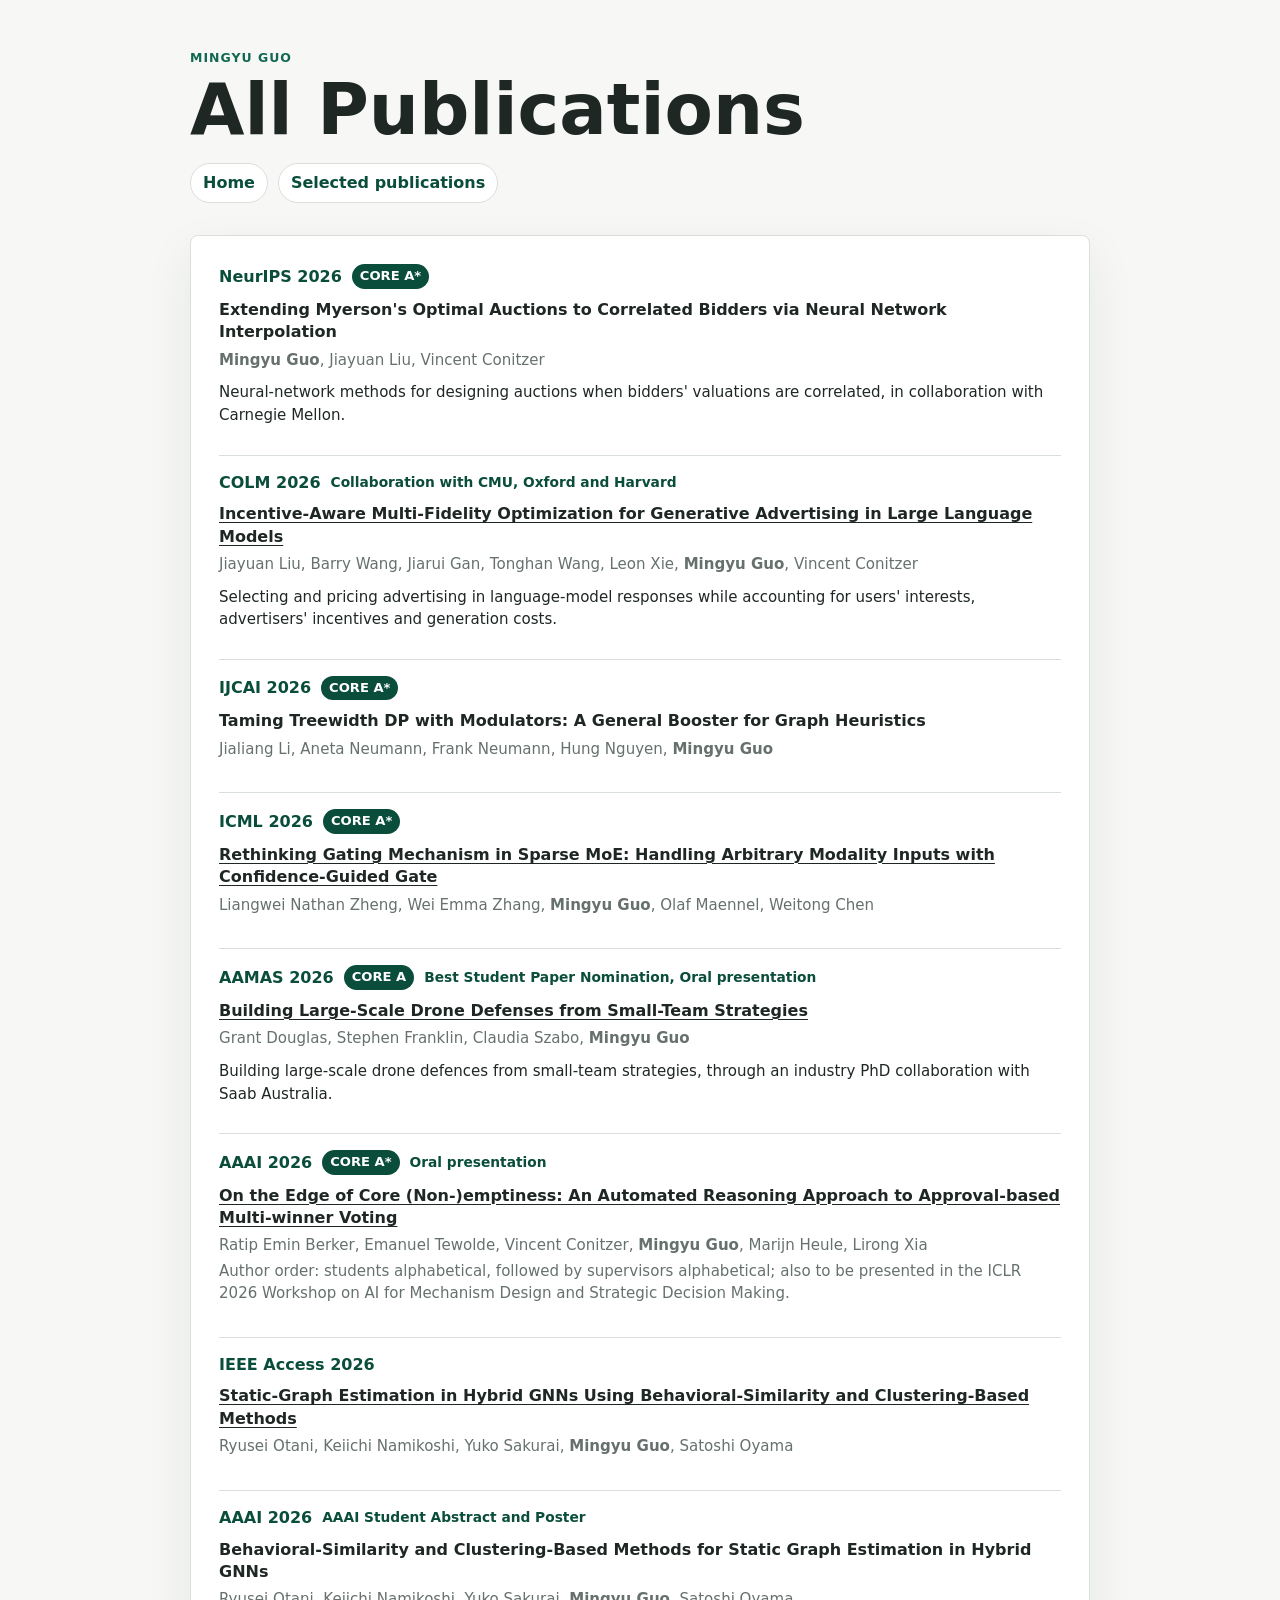
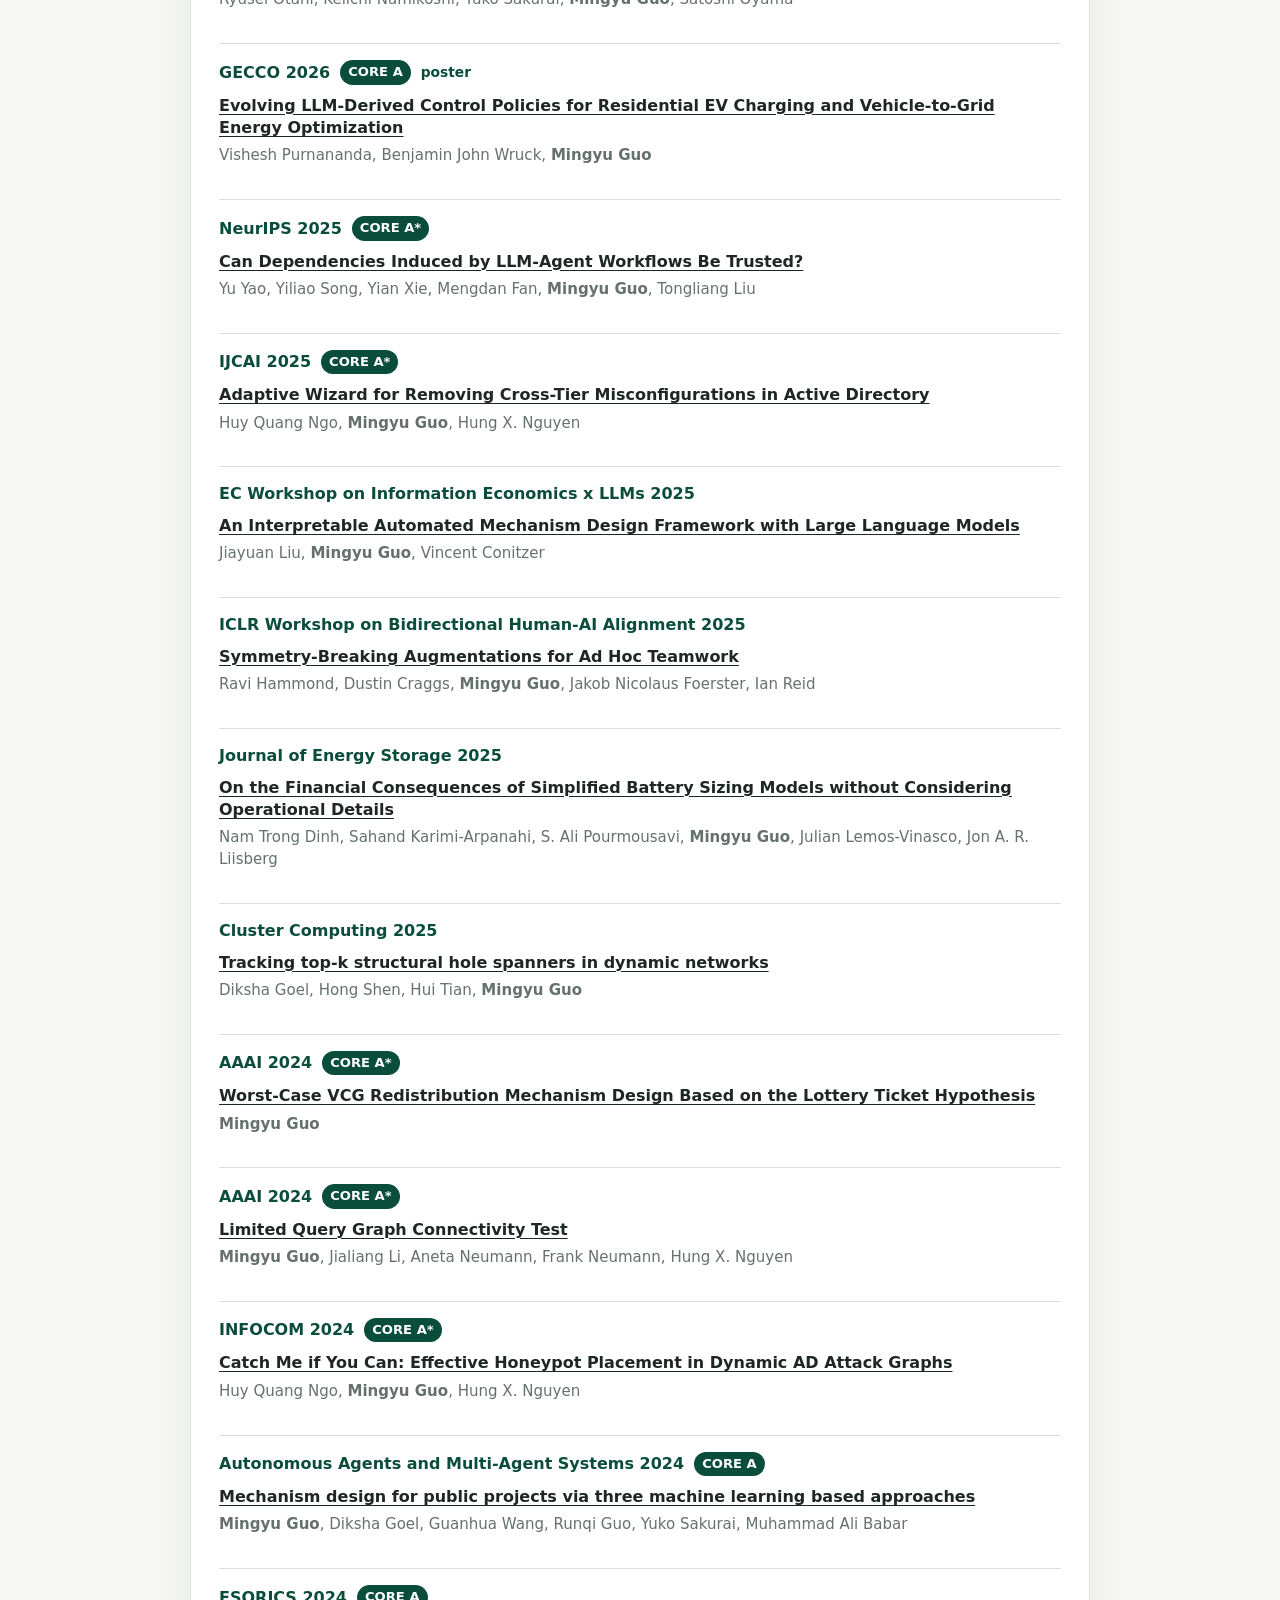
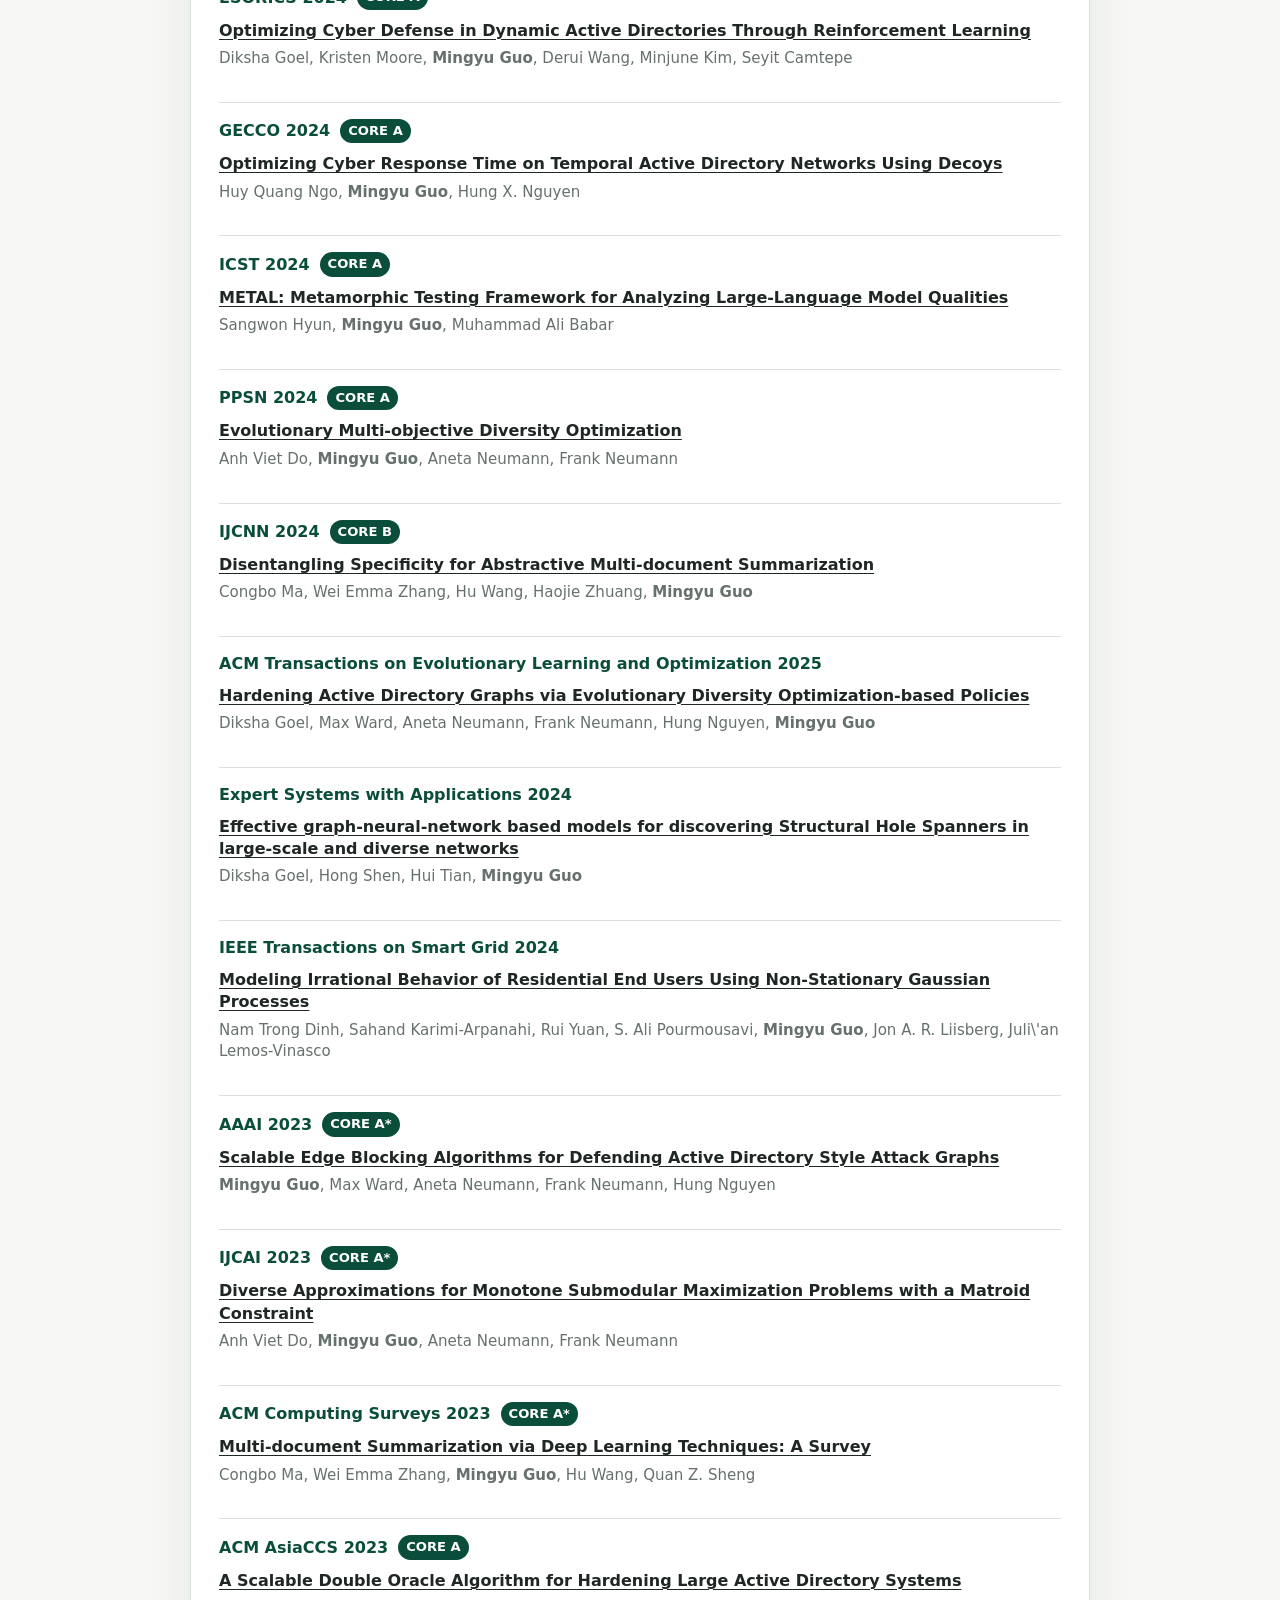
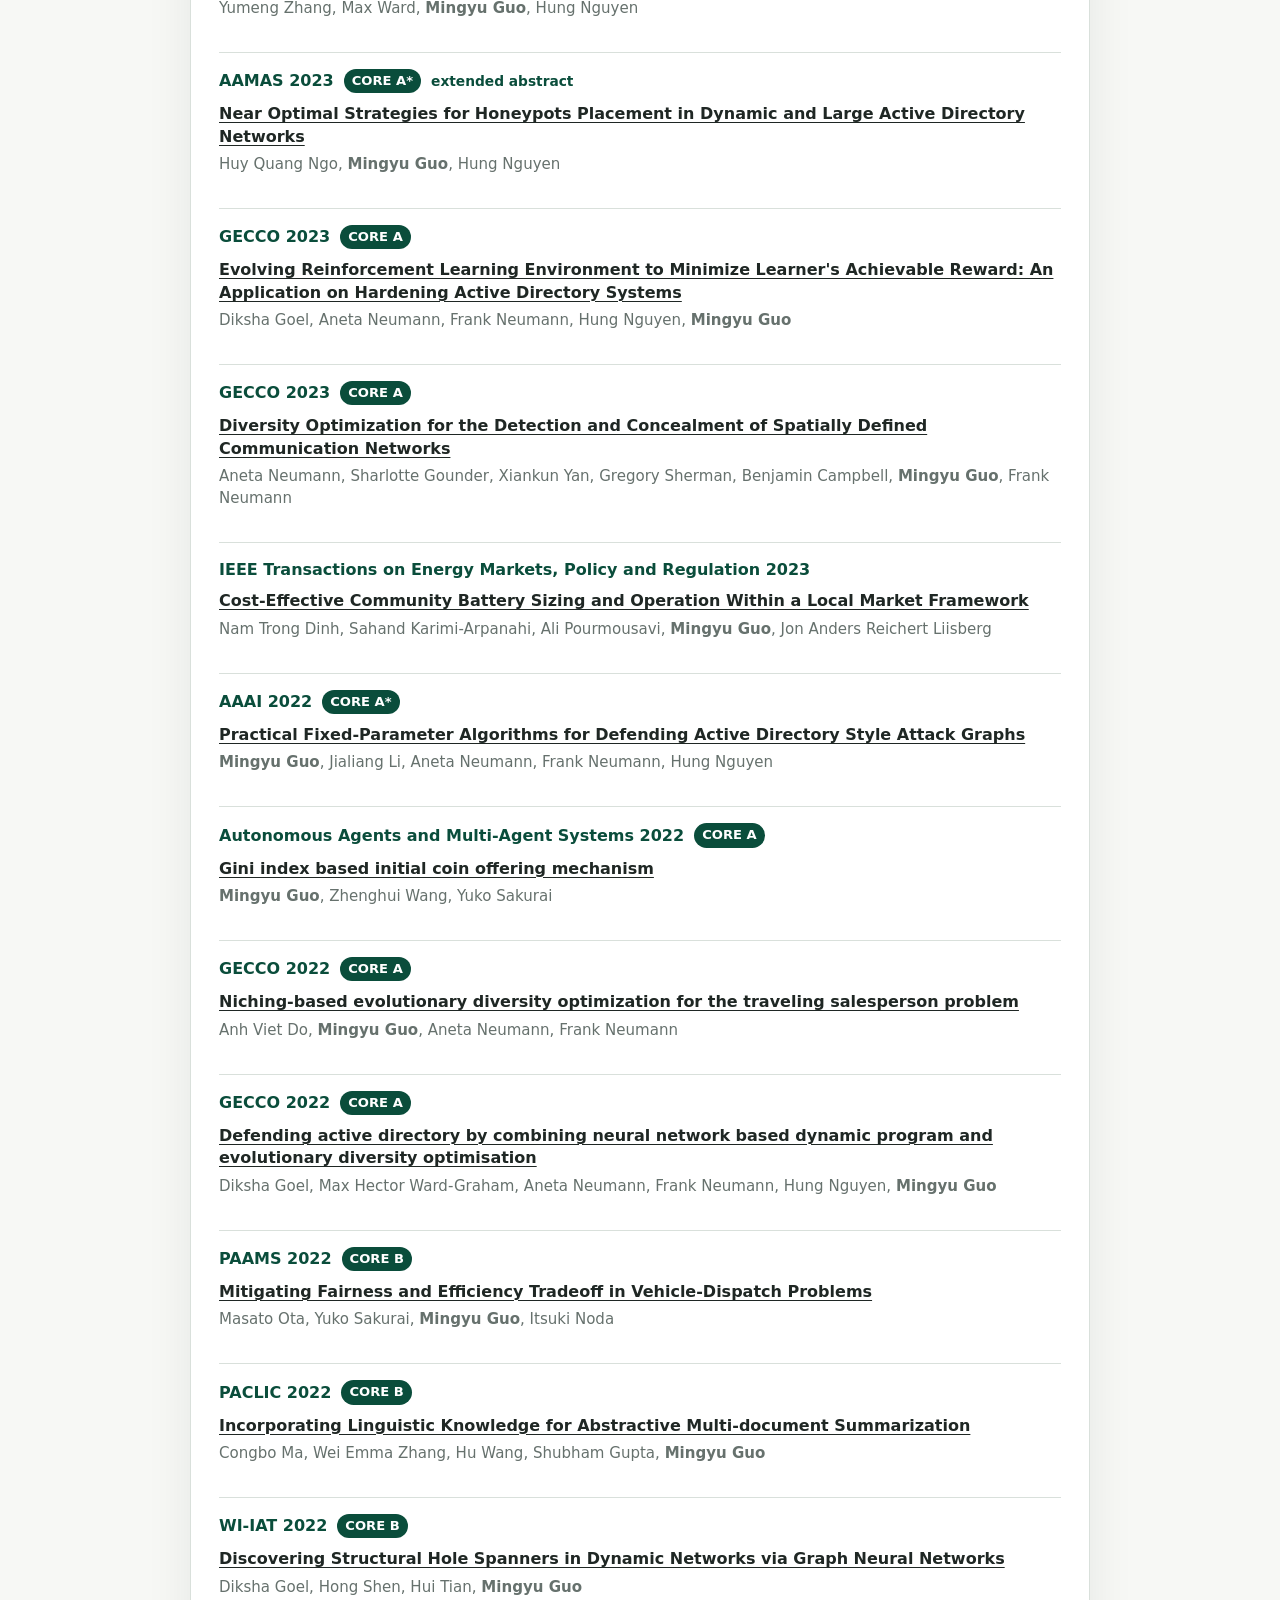
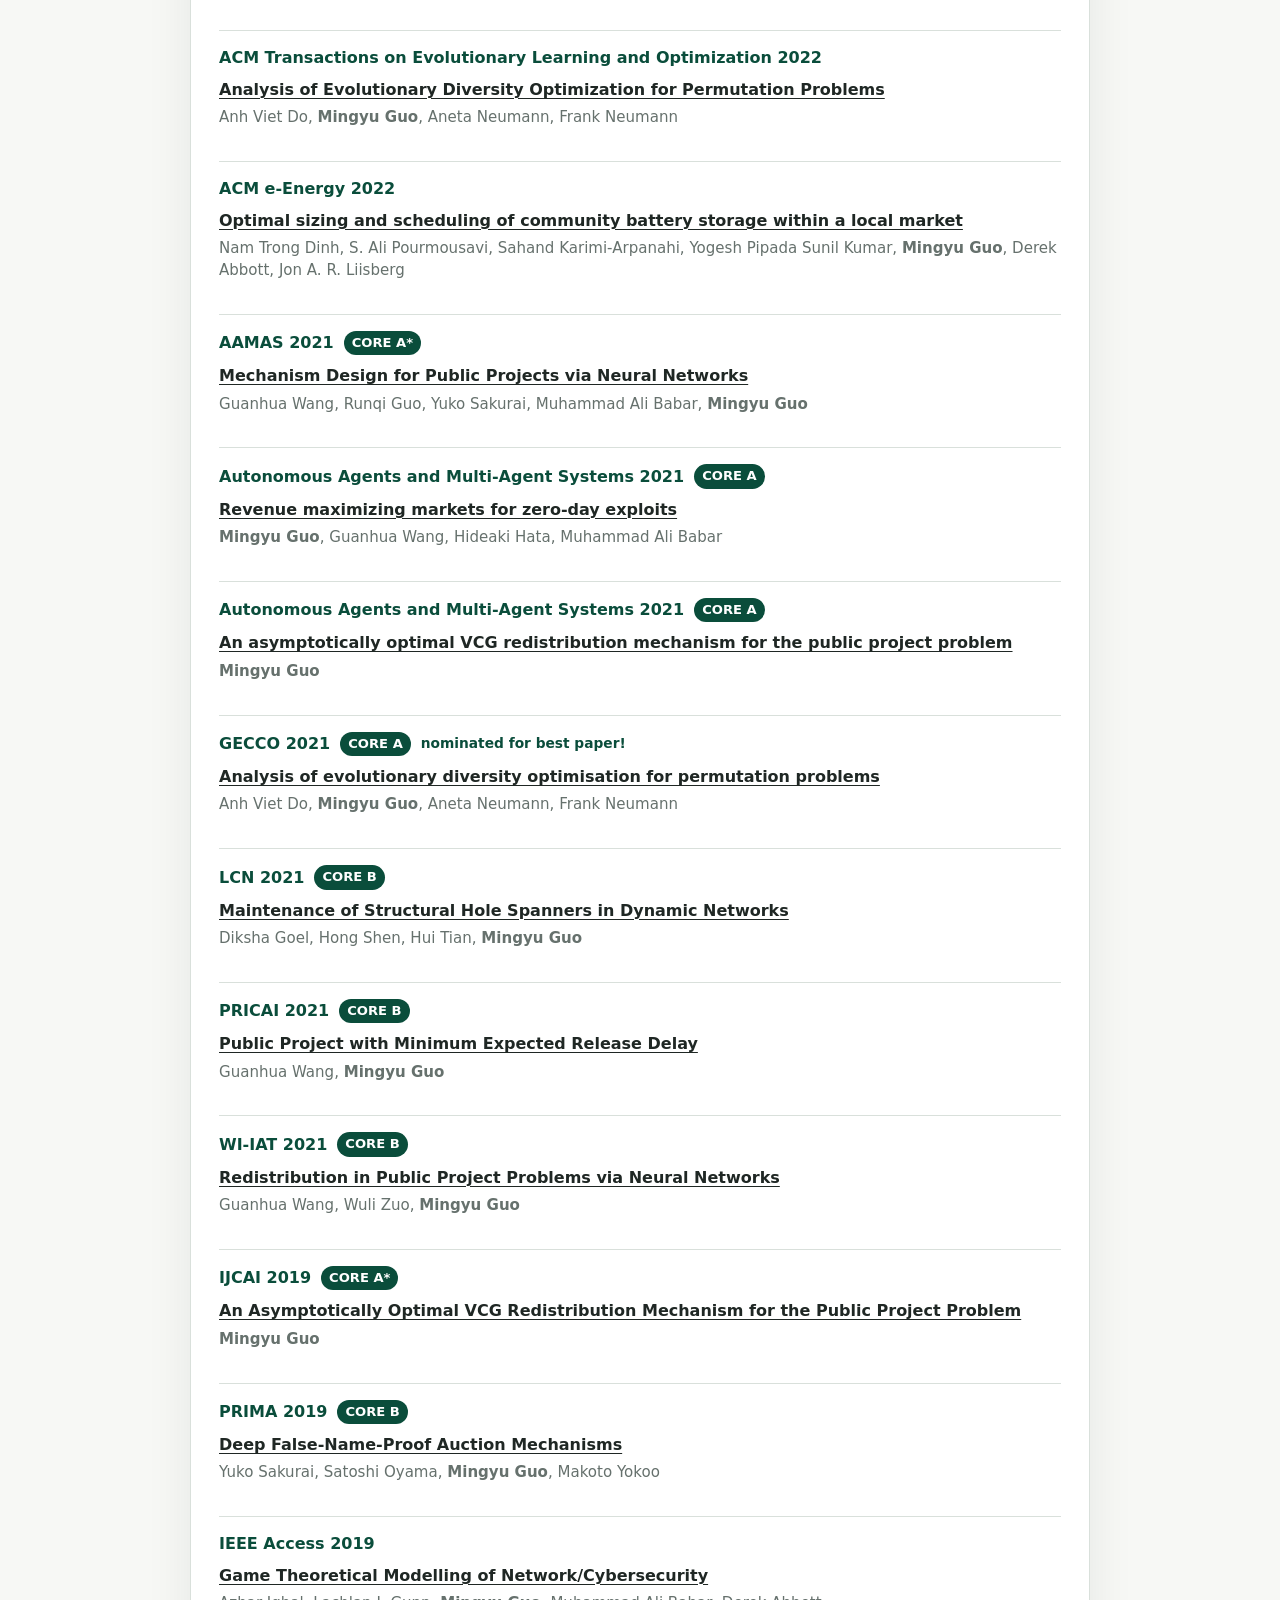
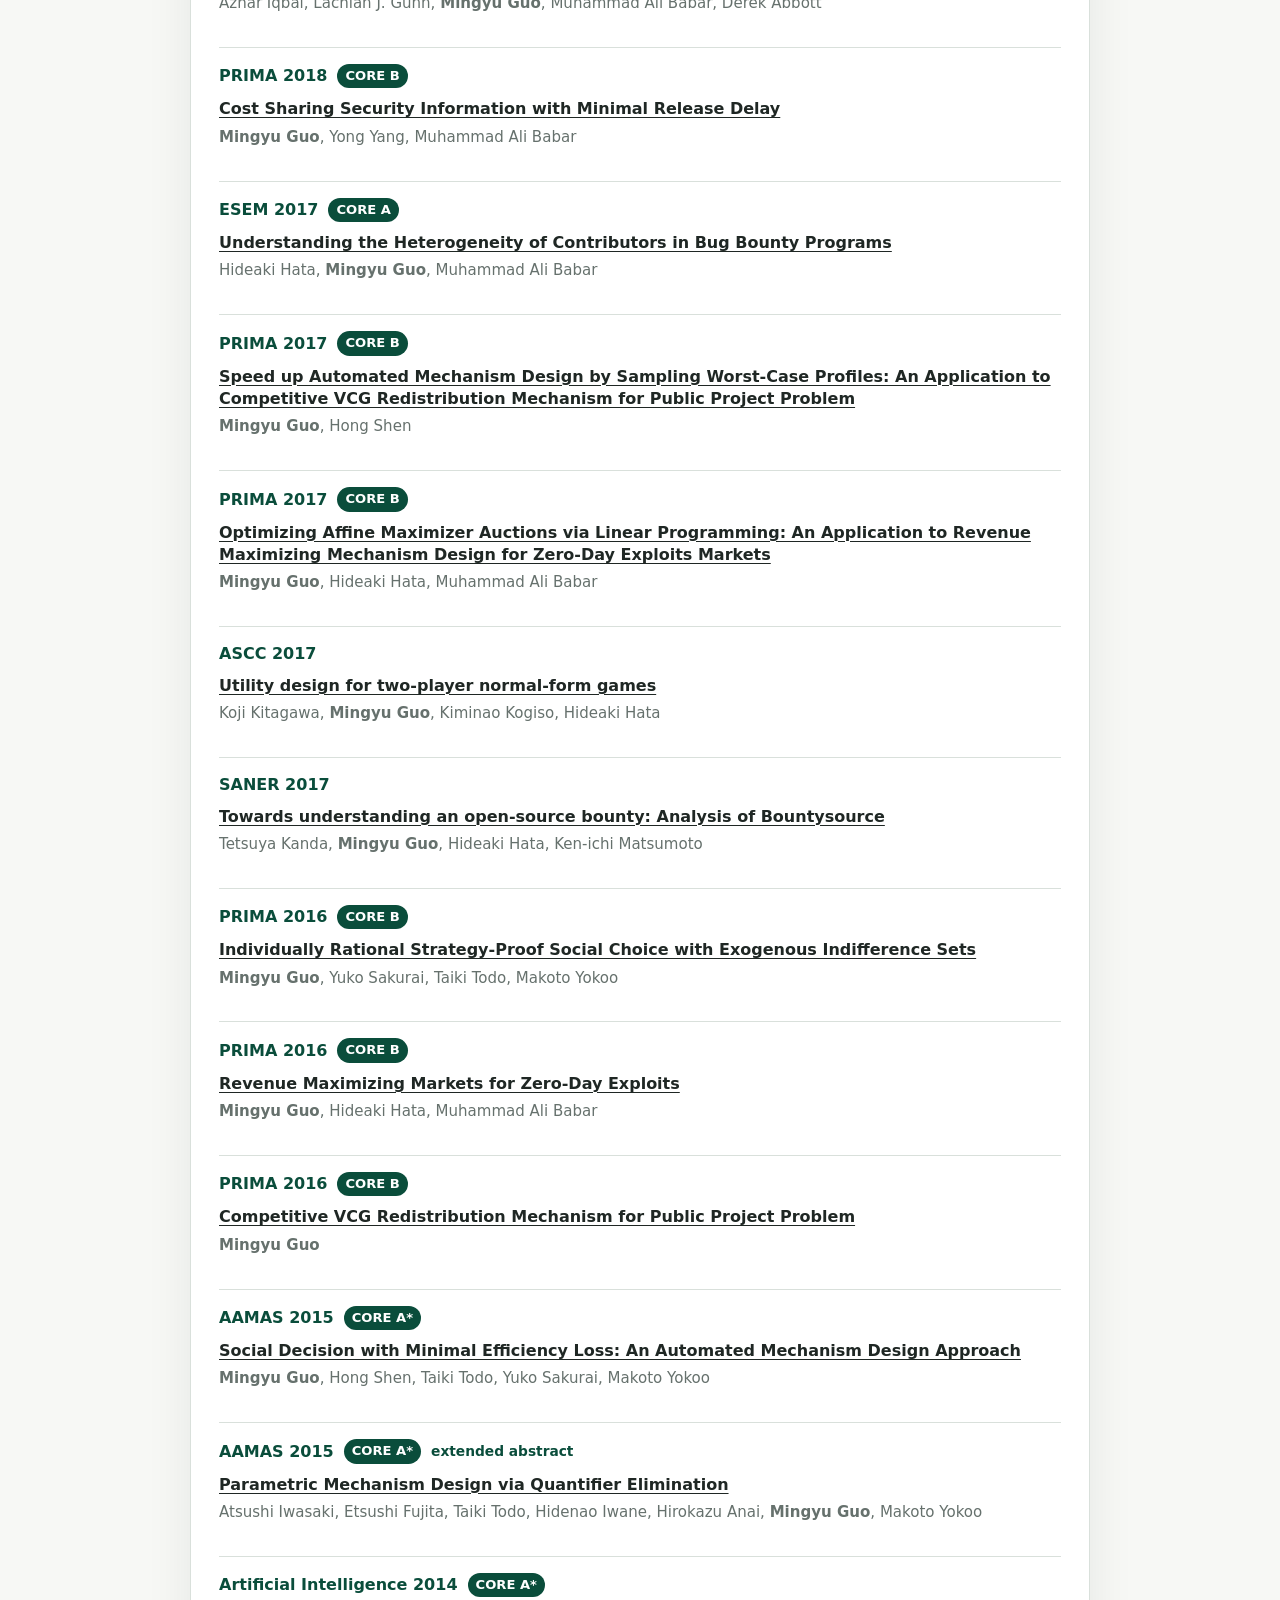
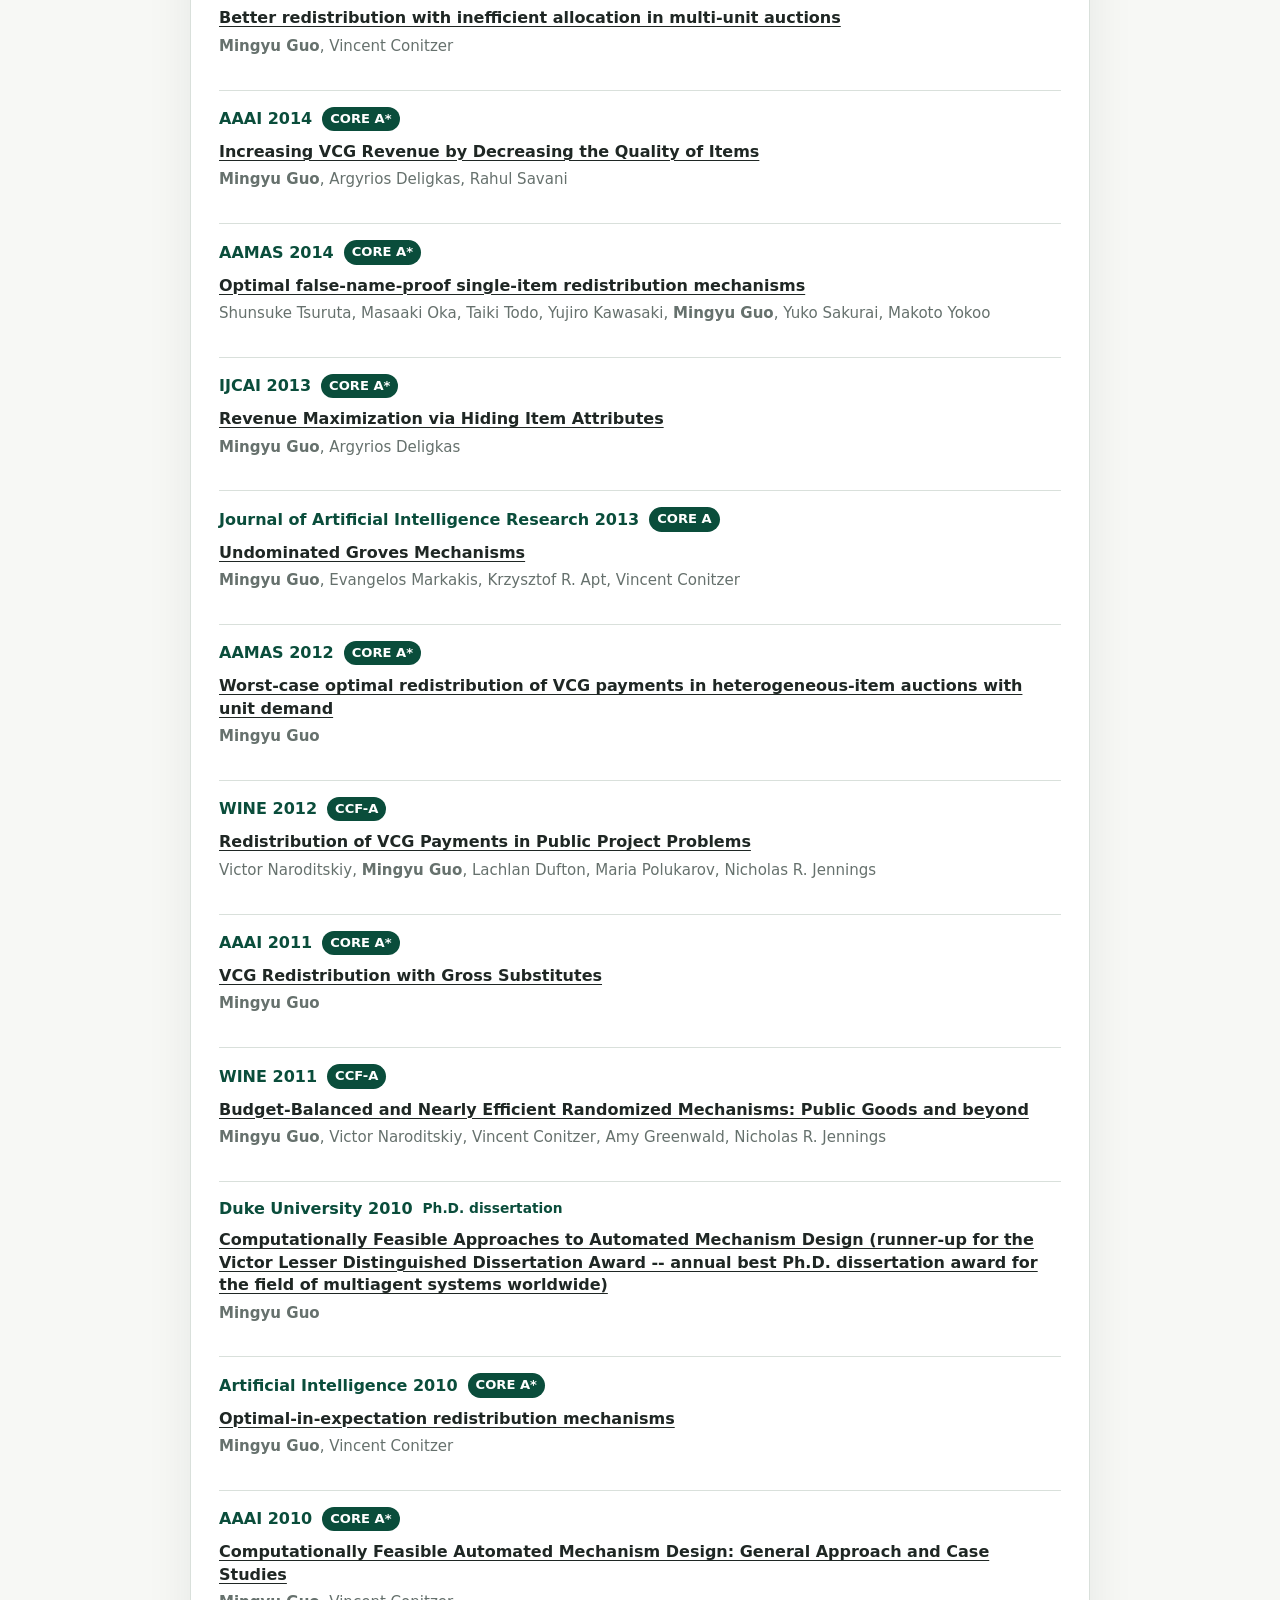
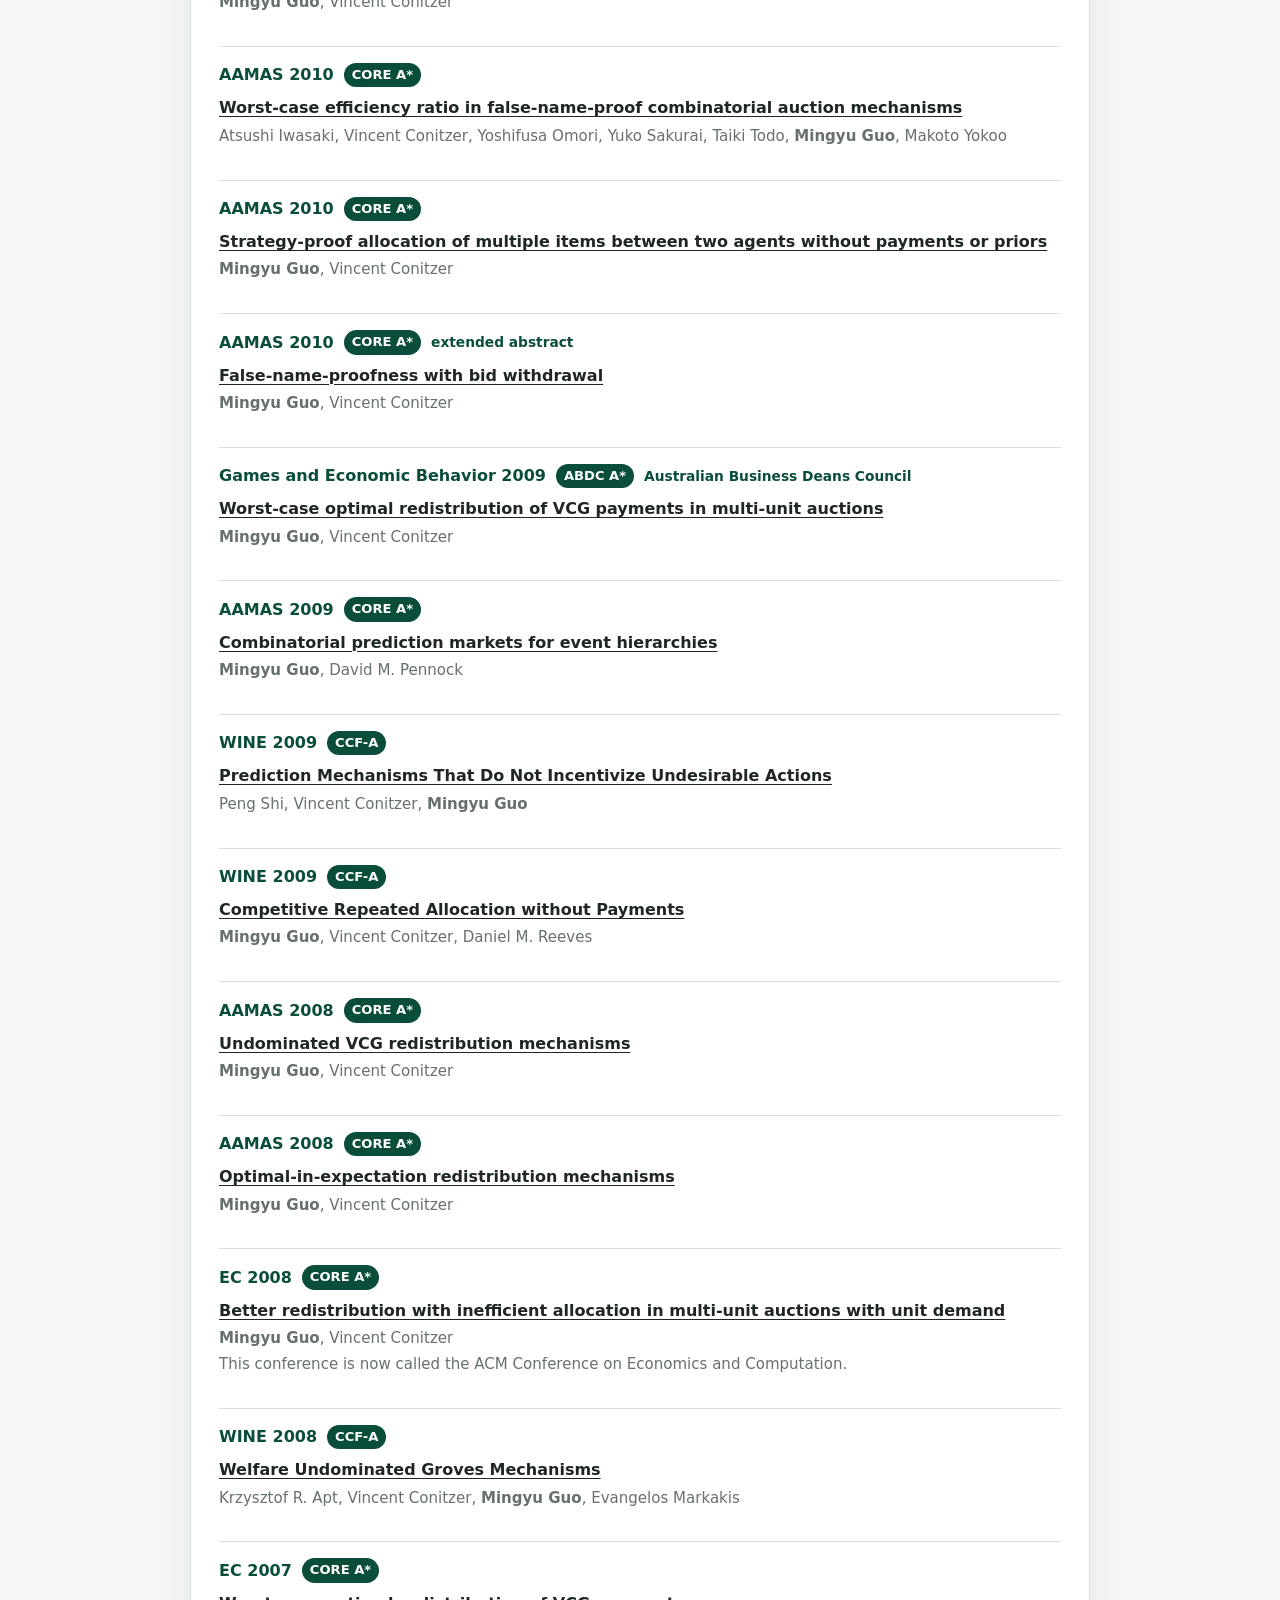
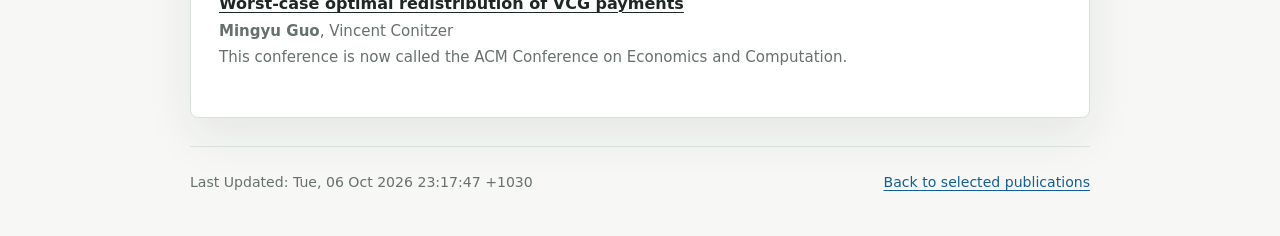
==== commit e4422f64: "ok" ====
--- a/publications.html
+++ b/publications.html
@@ -9,7 +9,7 @@
   <link rel="icon" href="static/favicon.ico" sizes="any">
   <link rel="icon" href="static/favicon.svg" type="image/svg+xml">
   <link rel="apple-touch-icon" href="static/apple-touch-icon.png">
-  <link rel="stylesheet" href="static/site.css">
+  <link rel="stylesheet" href="static/site.css?v=9bbd561e0e75">
 </head>
 
 <body>
@@ -918,7 +918,7 @@
 </ol>    </main>
 
     <footer class="site-footer">
-      <span>Last Updated: Tue, 06 Oct 2026 23:03:21 +1030</span>
+      <span>Last Updated: Tue, 06 Oct 2026 23:17:47 +1030</span>
       <a href="index.html#publications">Back to selected publications</a>
     </footer>
   </div>
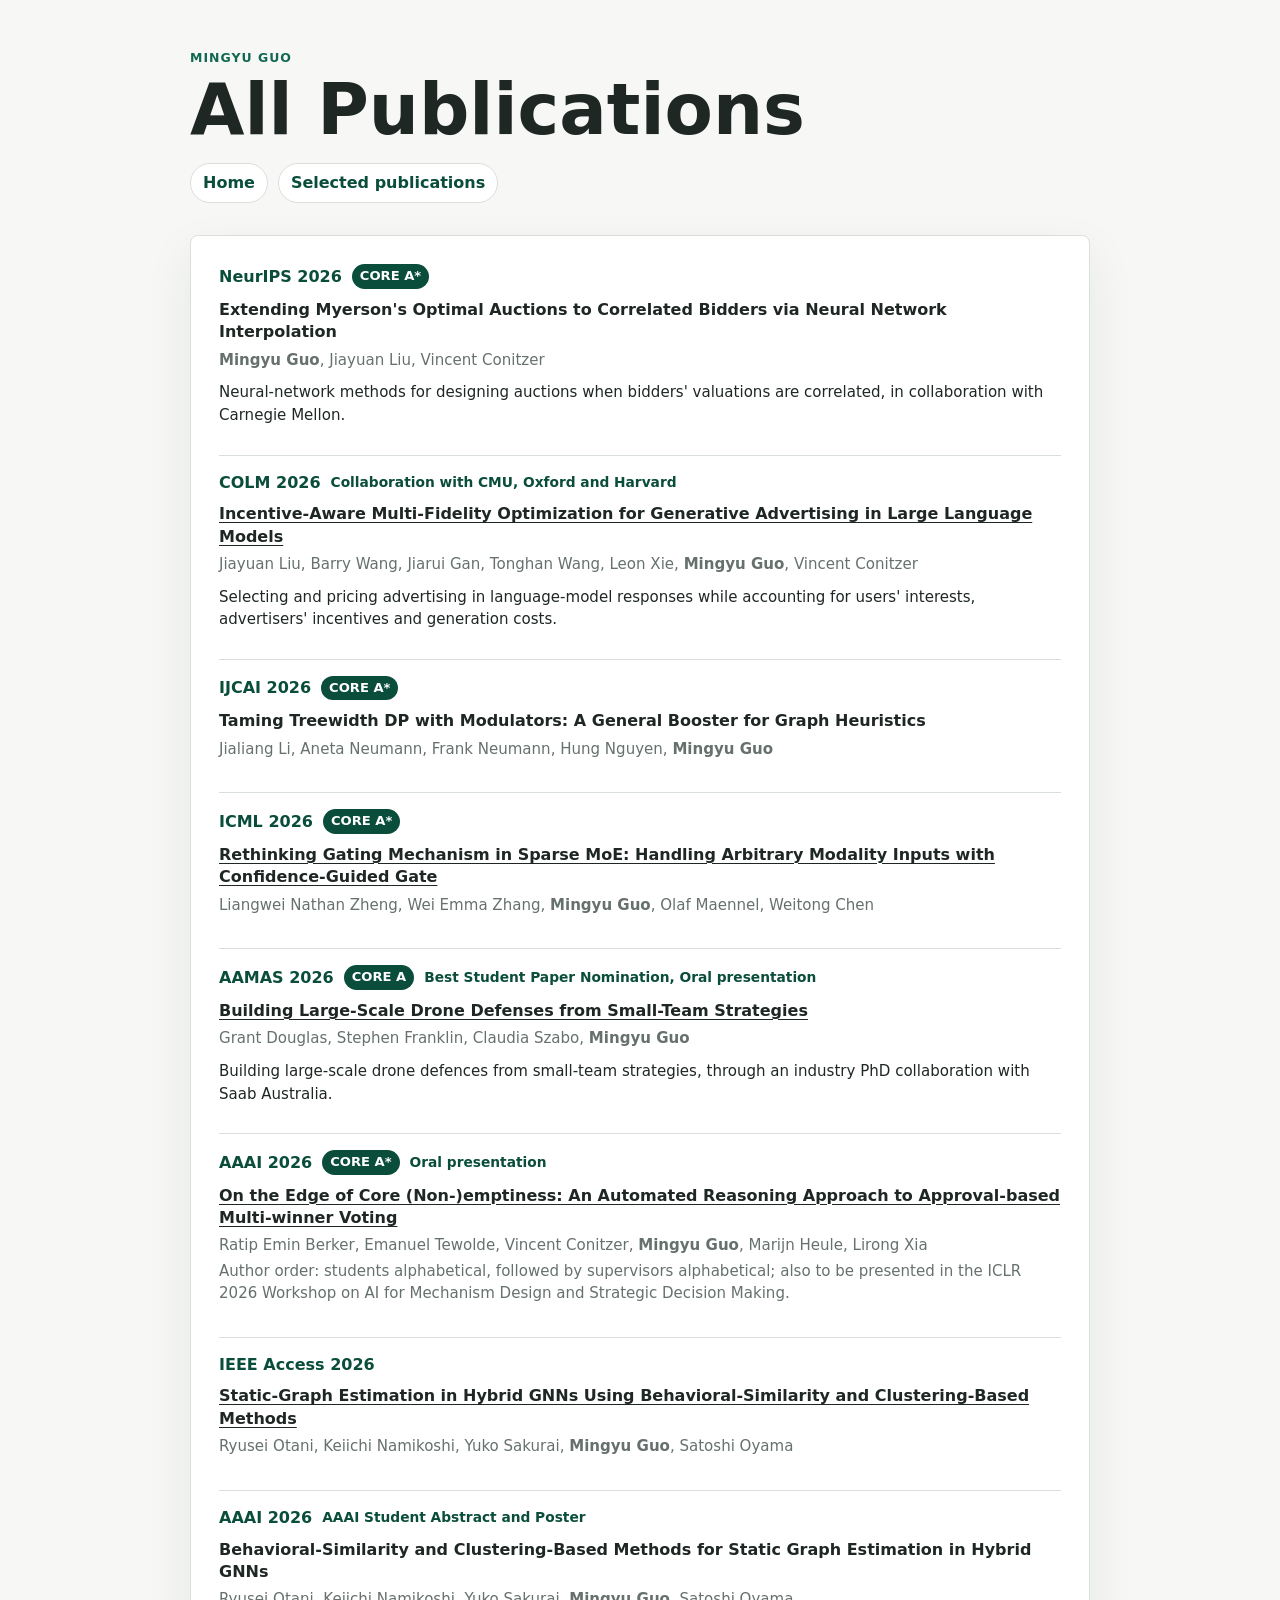
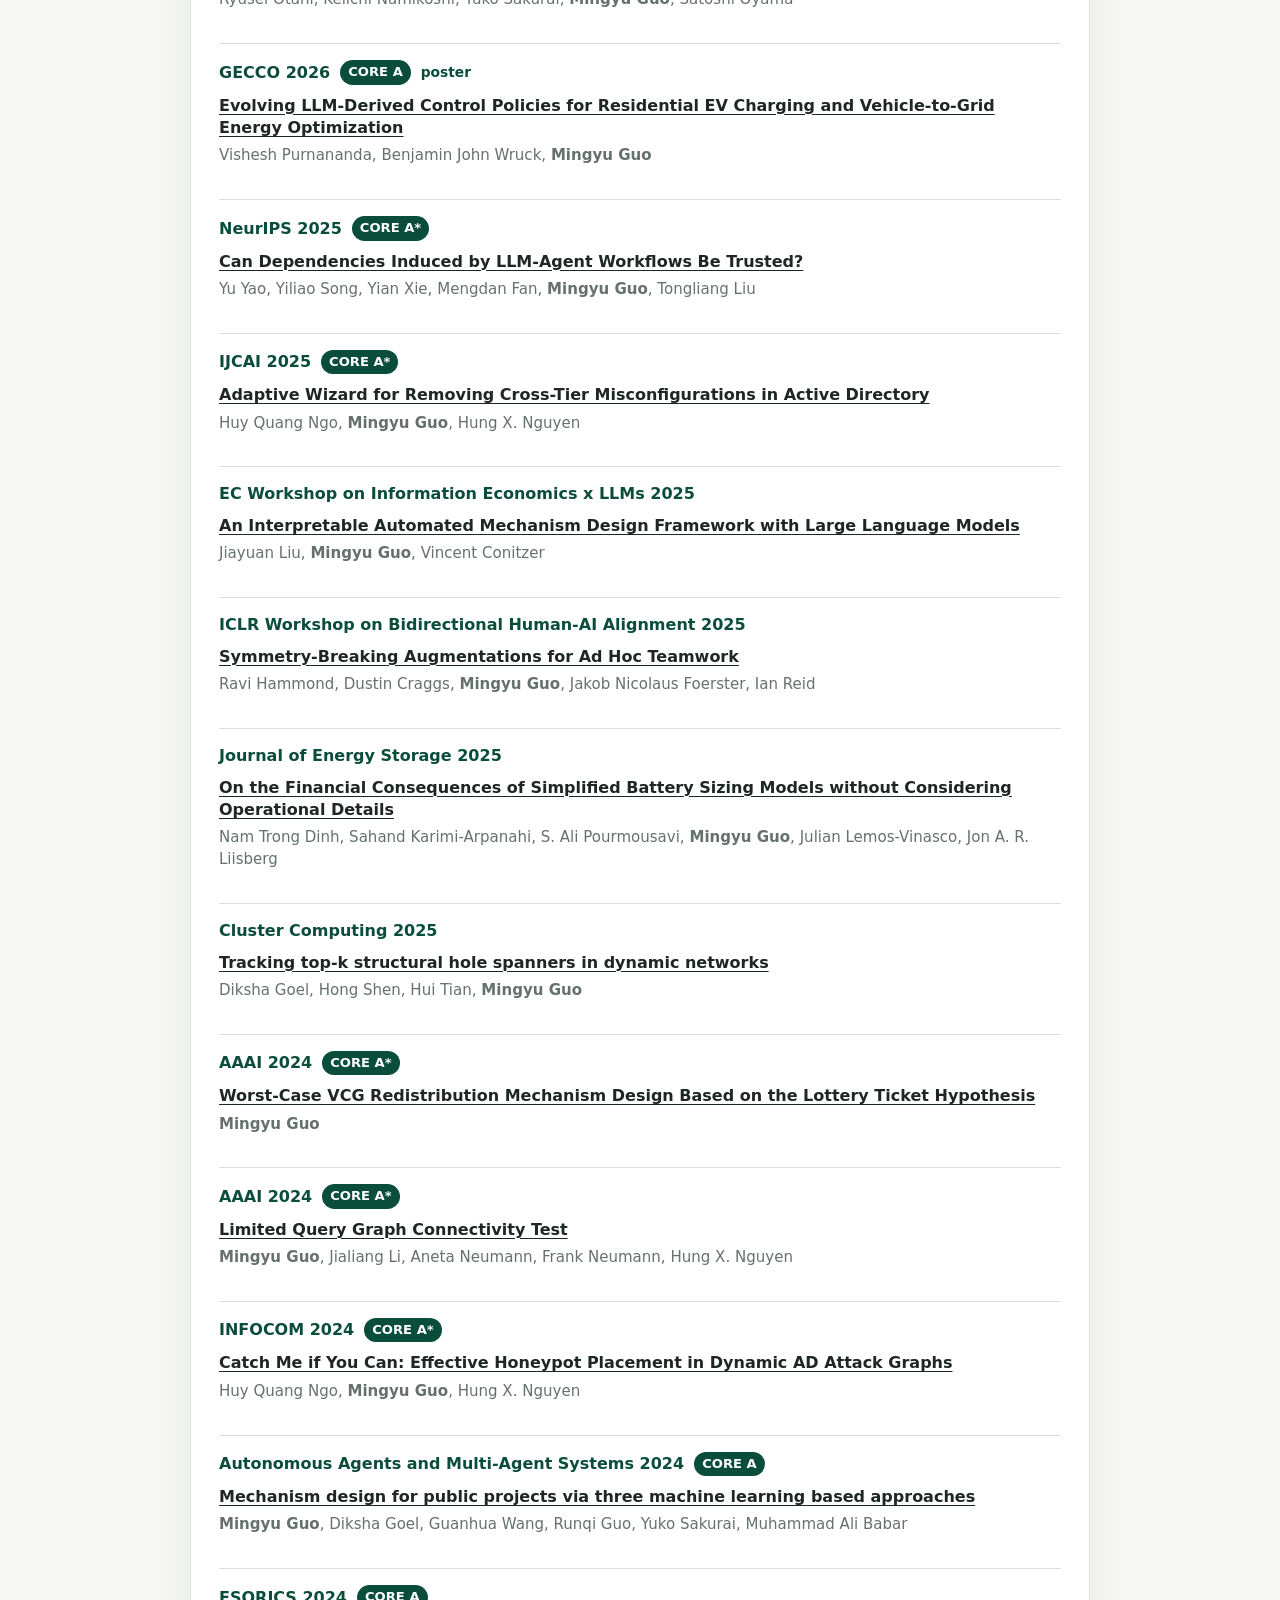
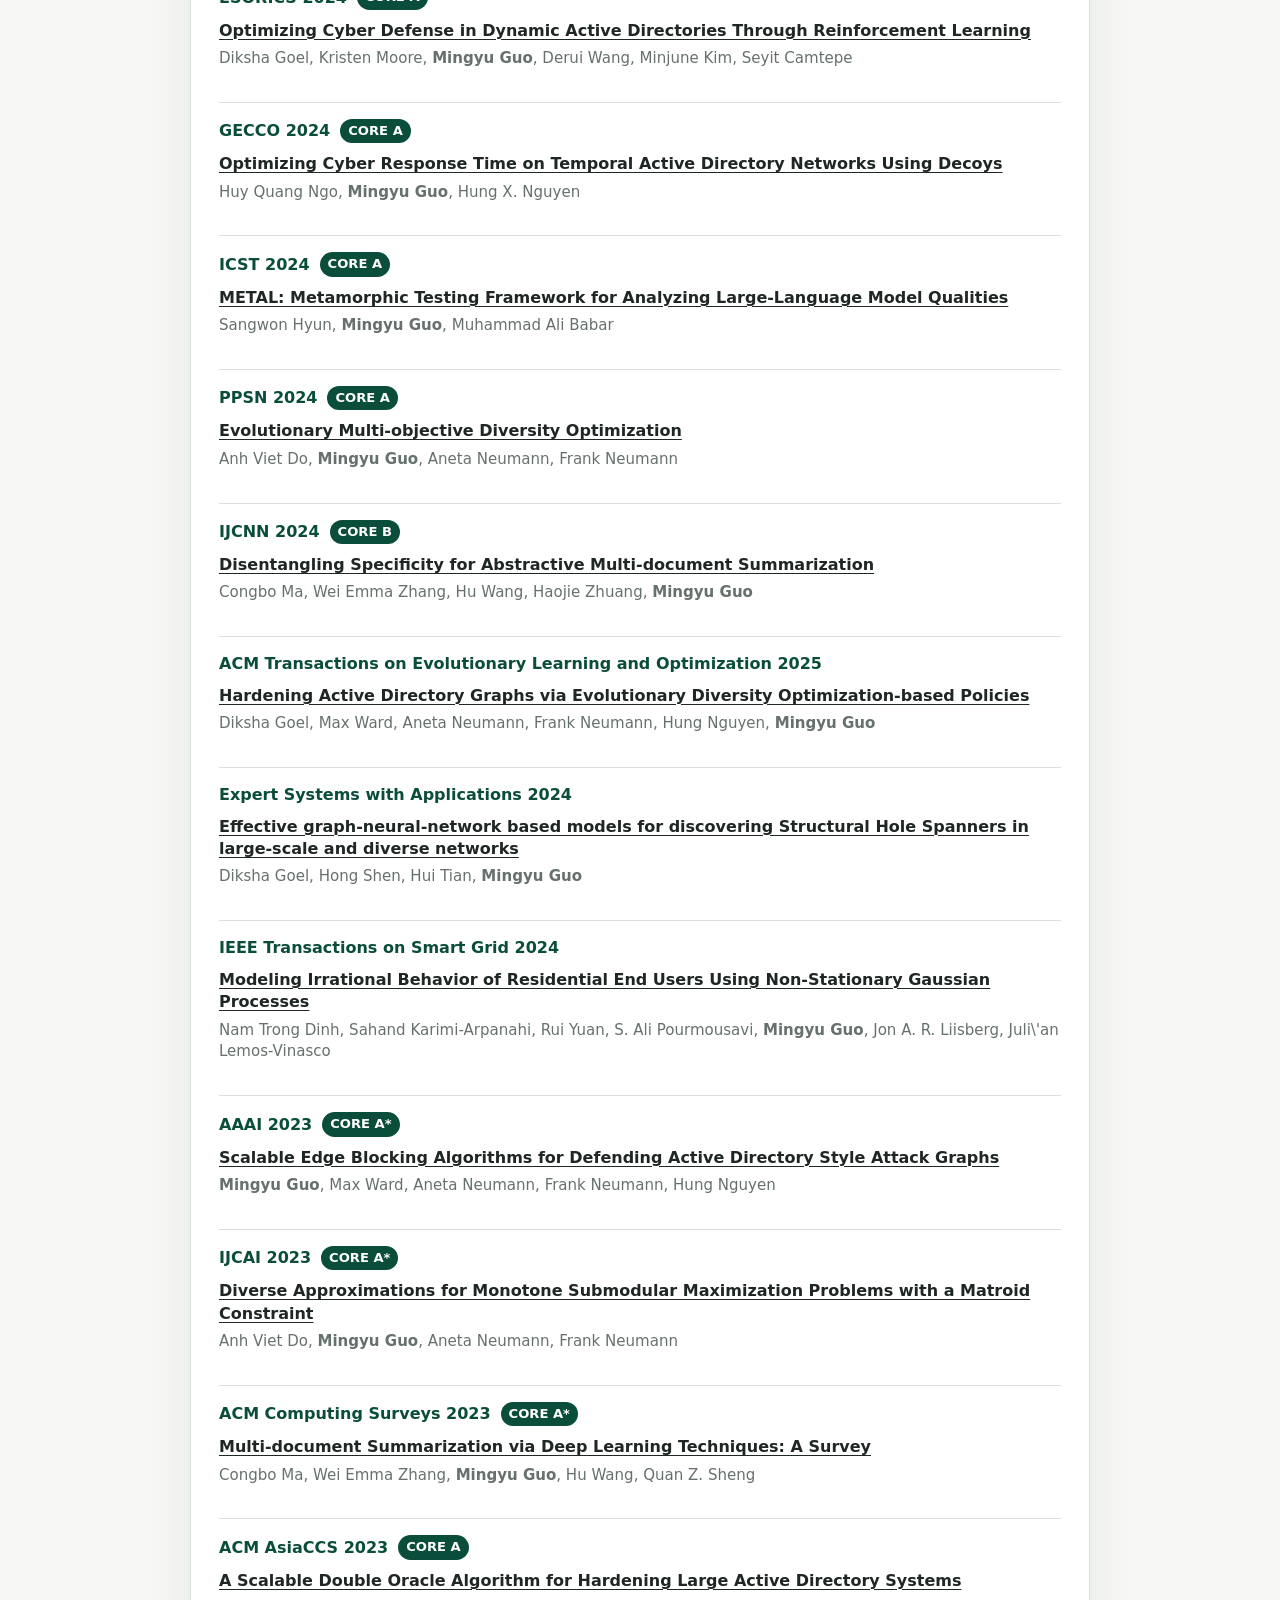
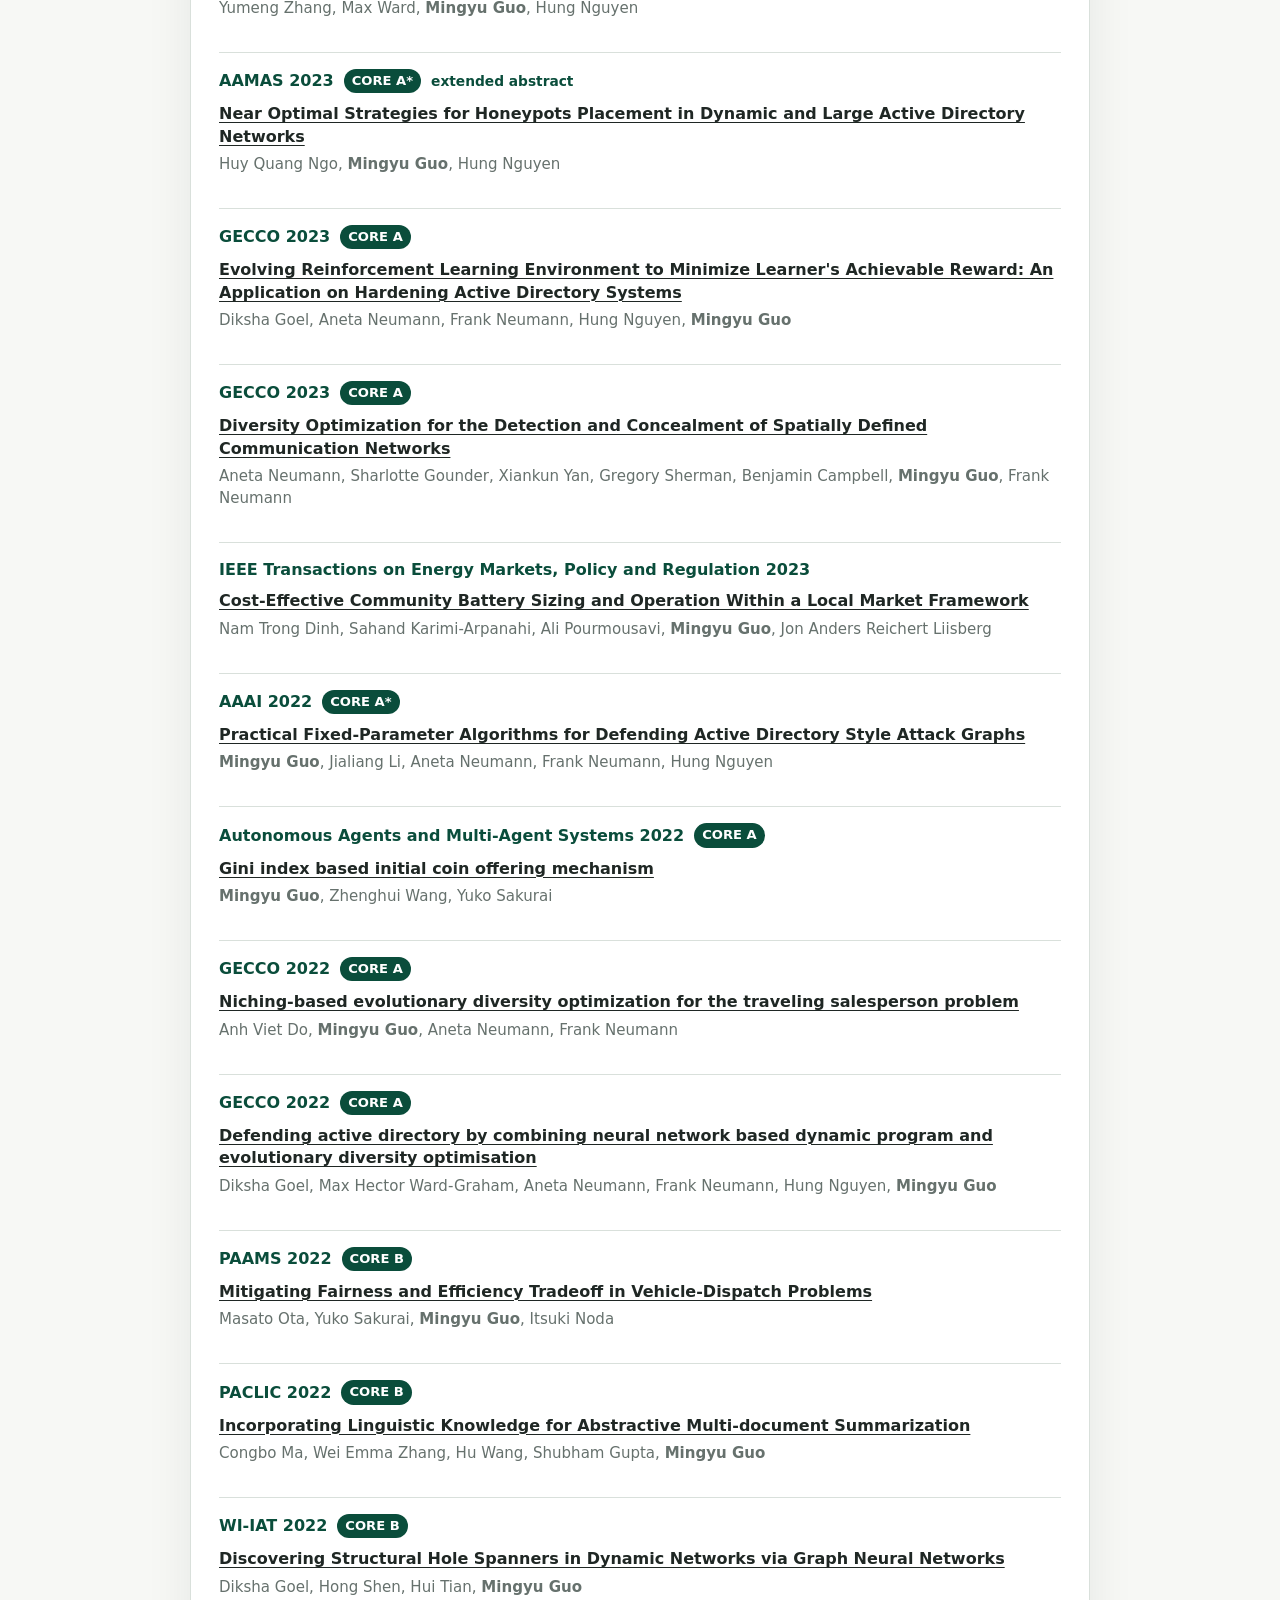
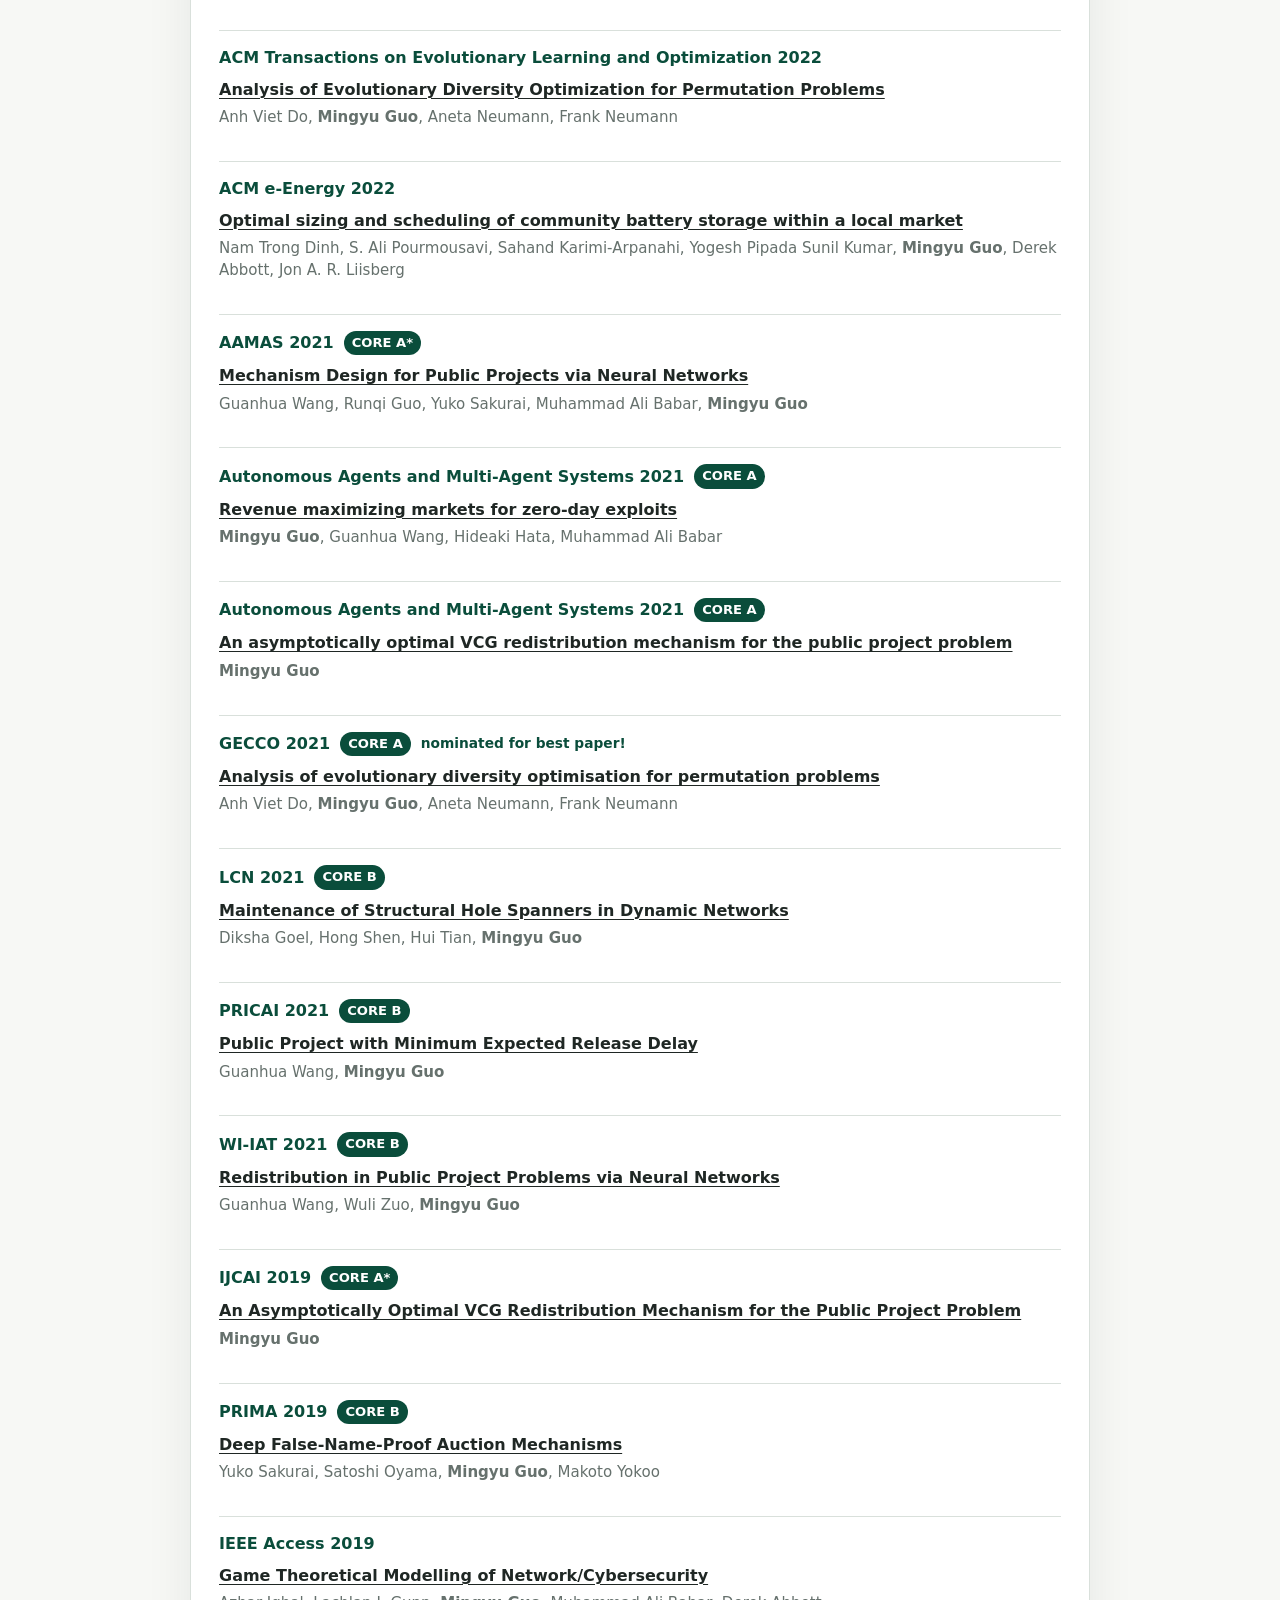
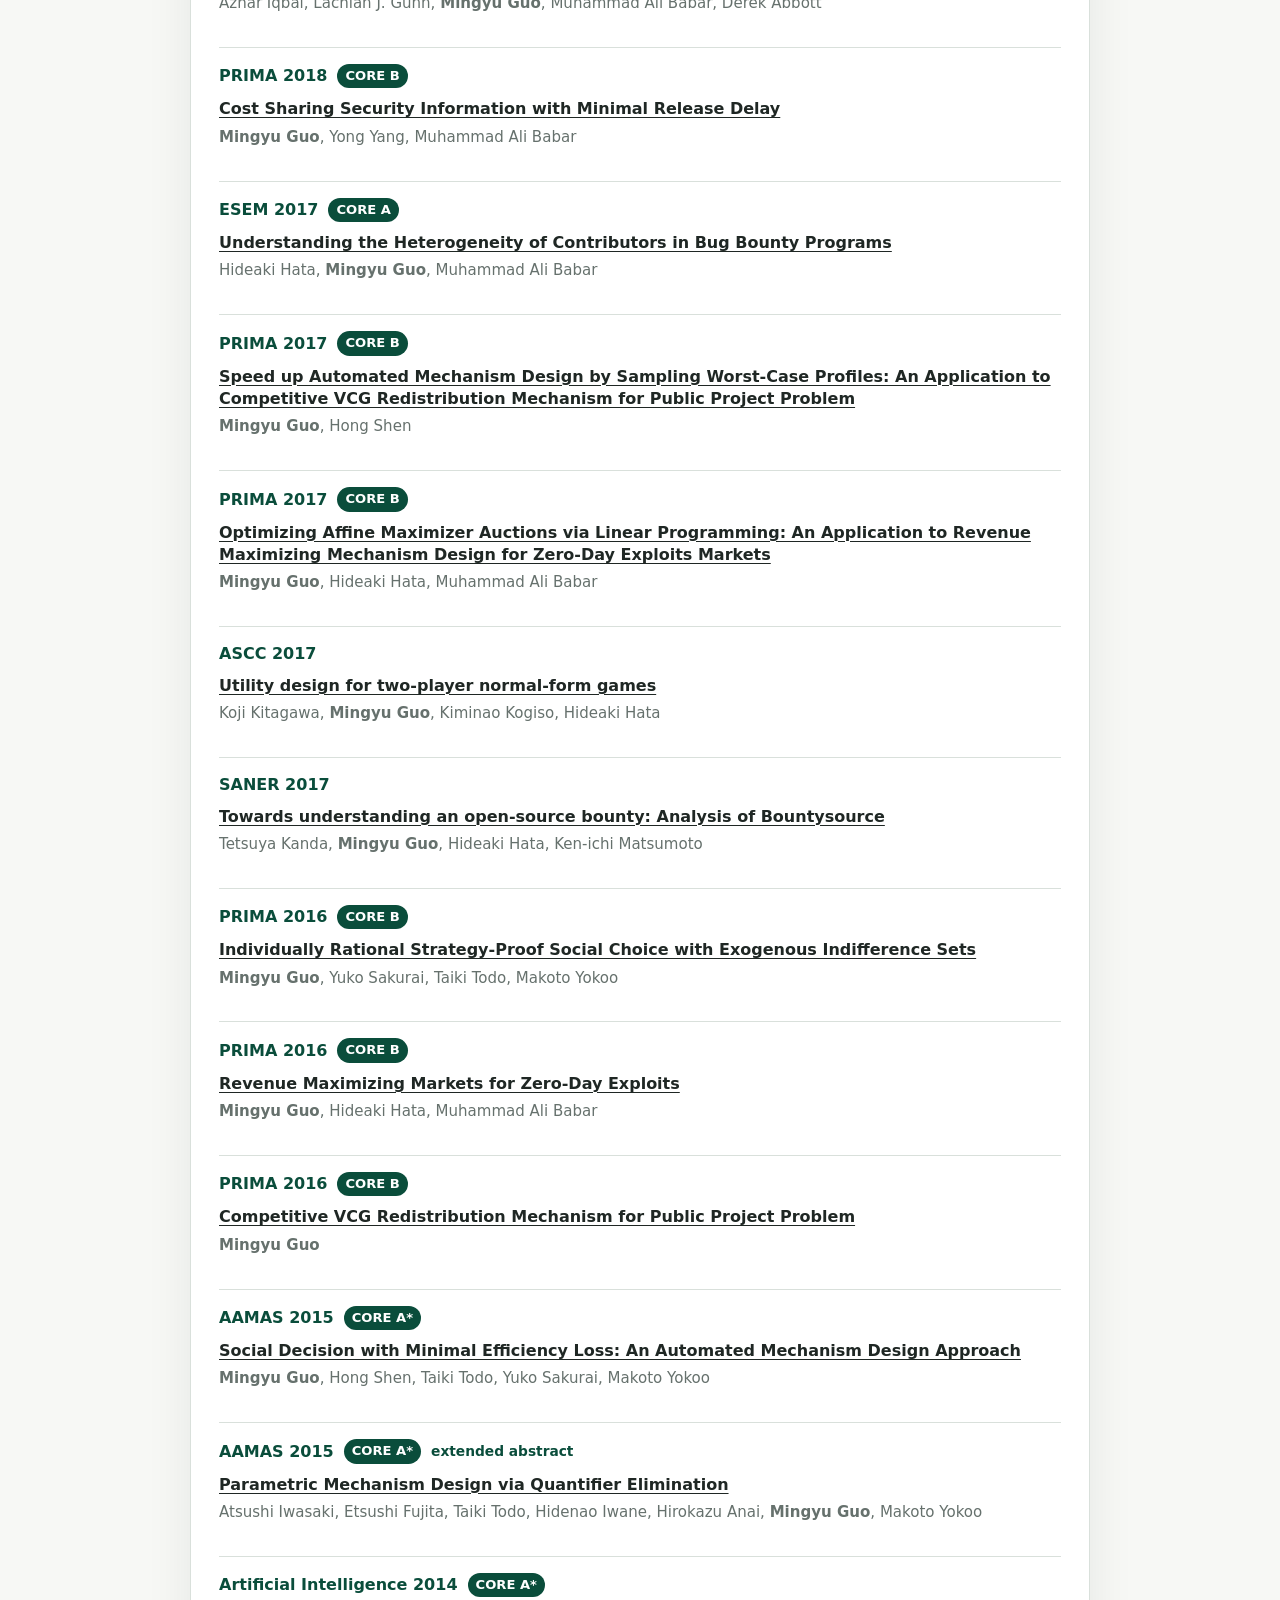
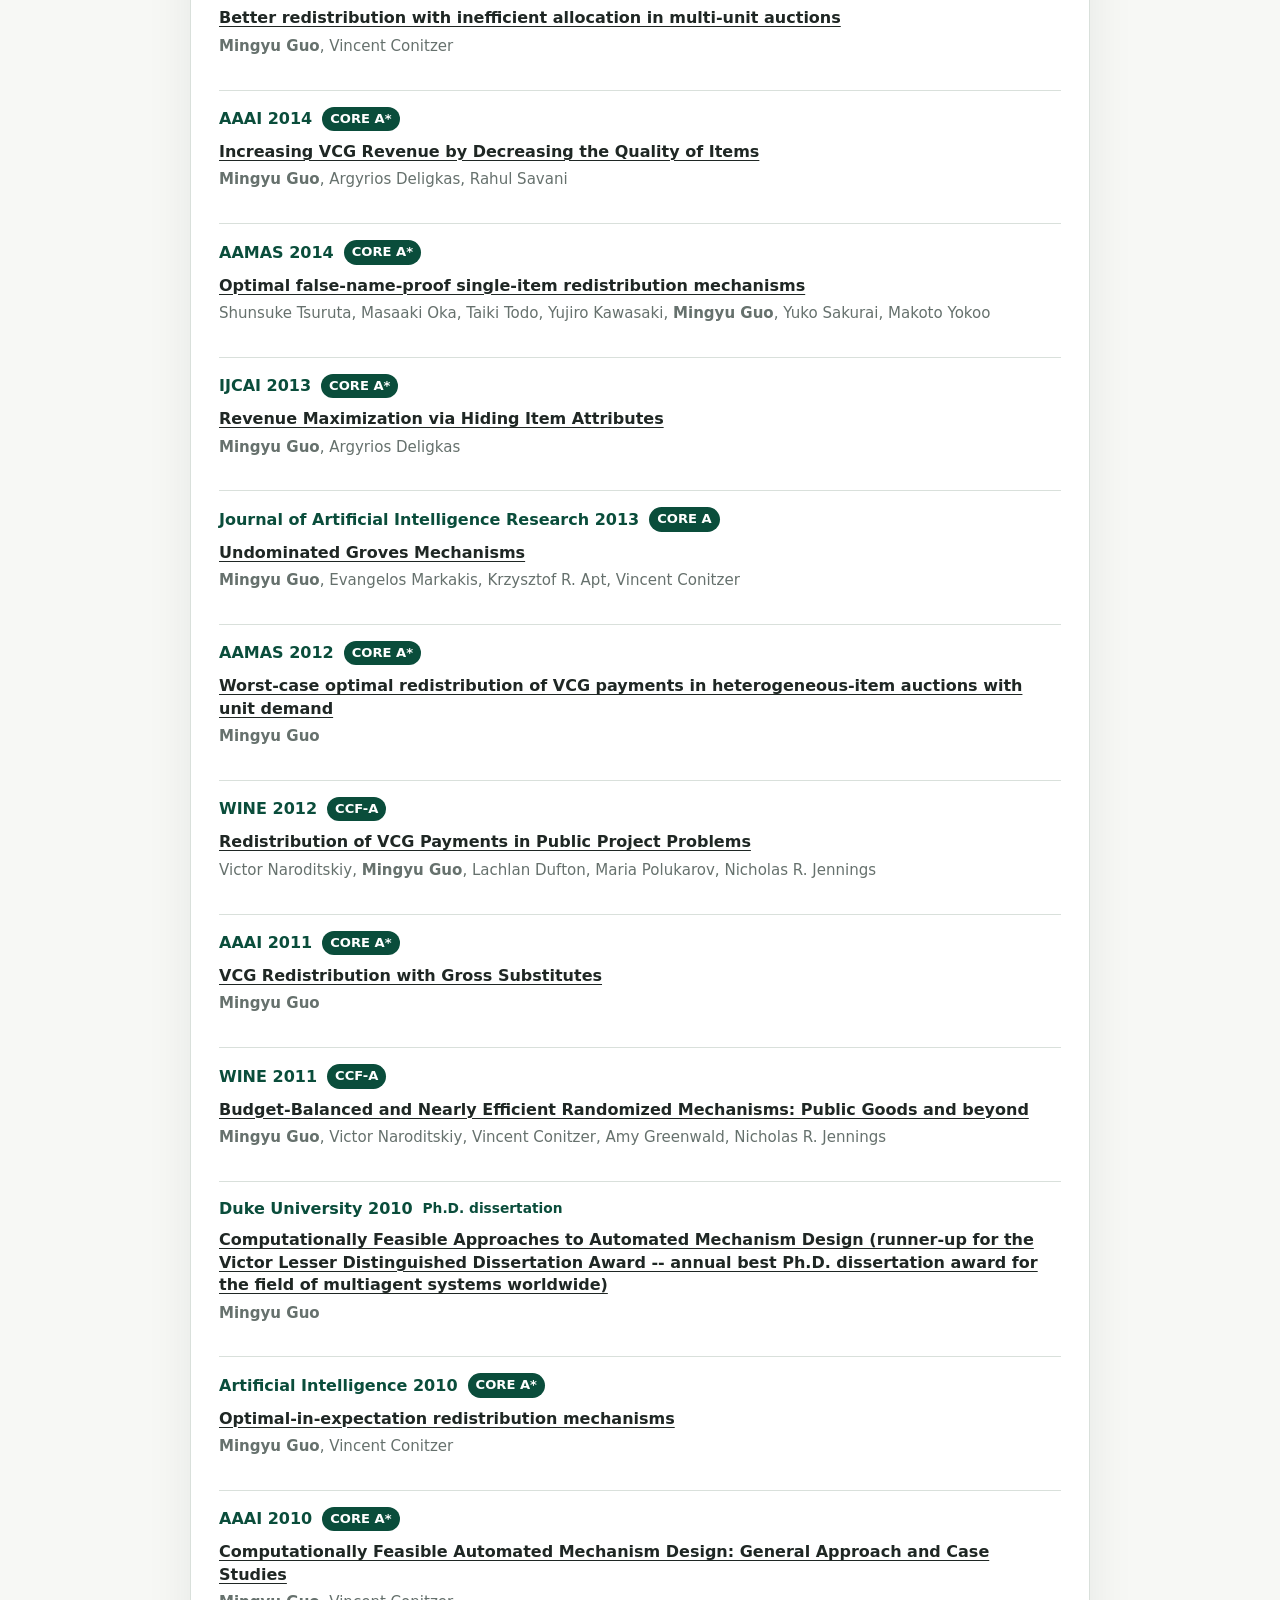
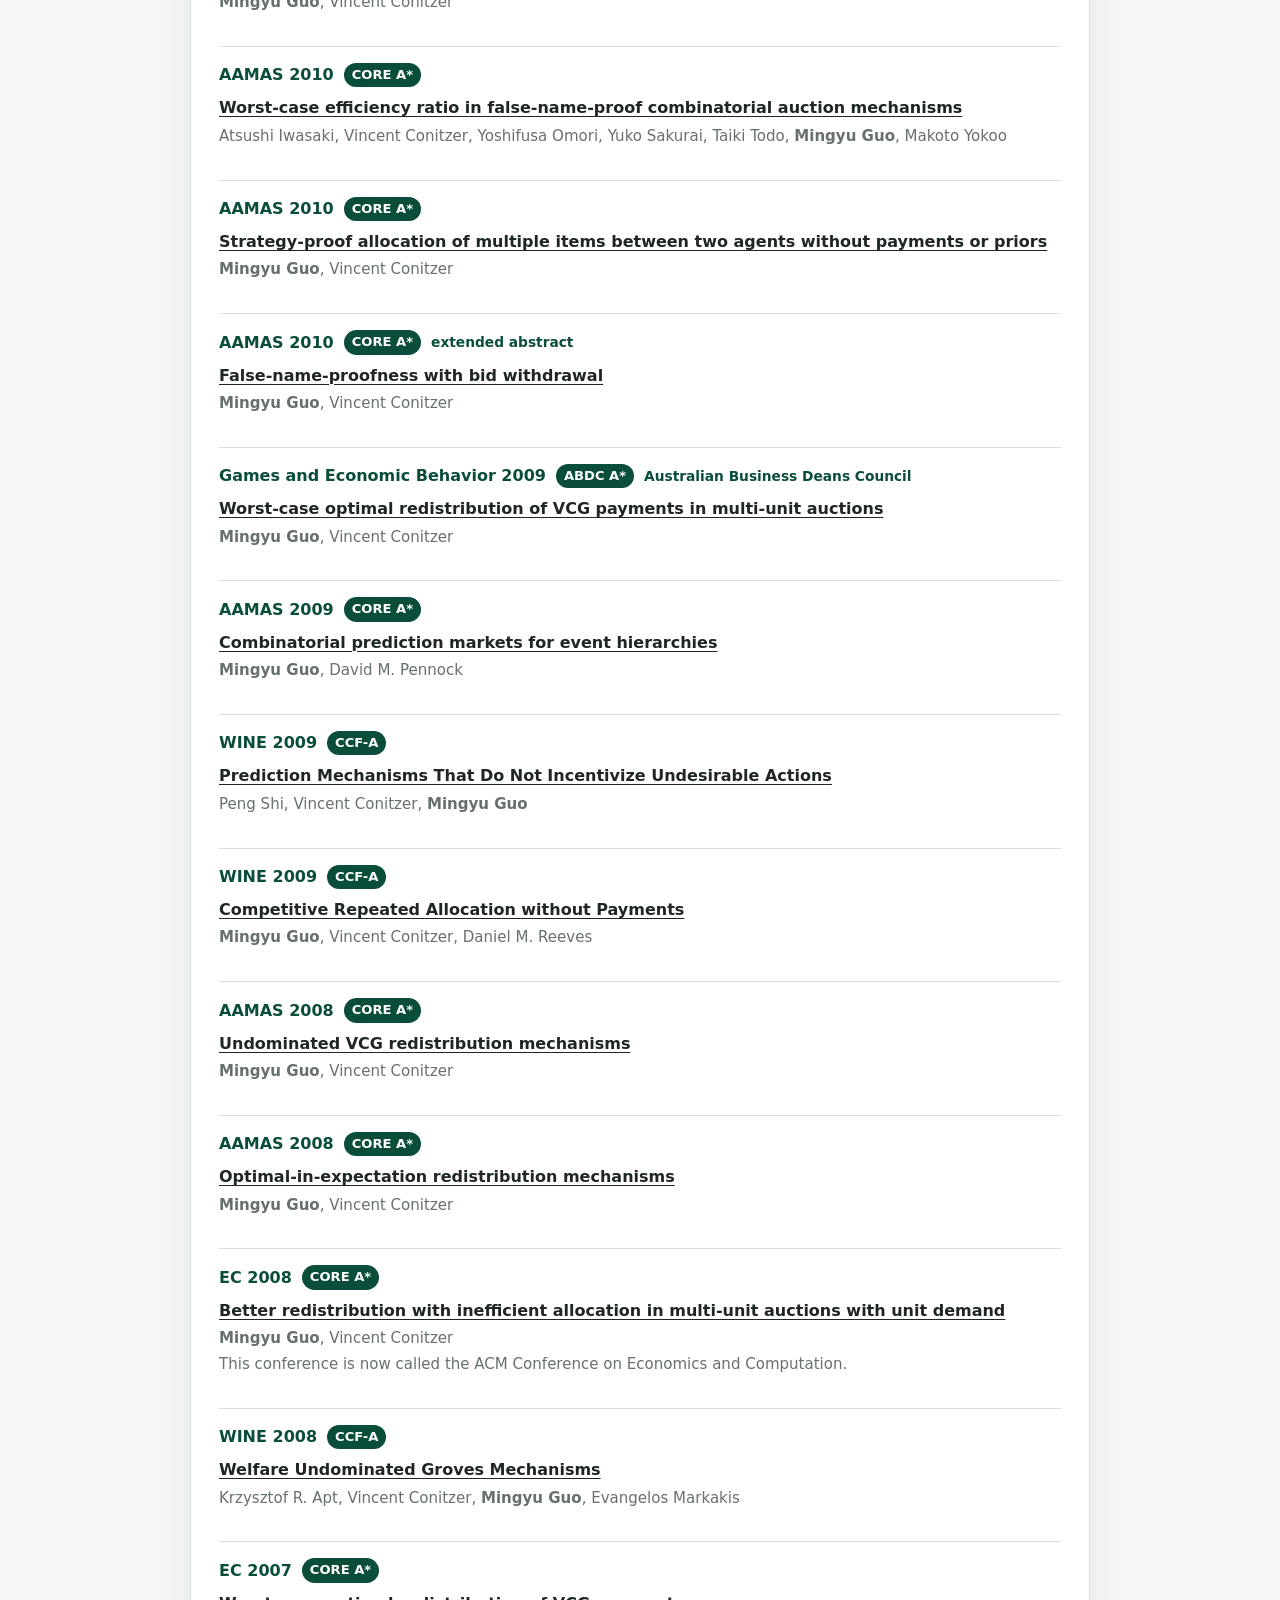
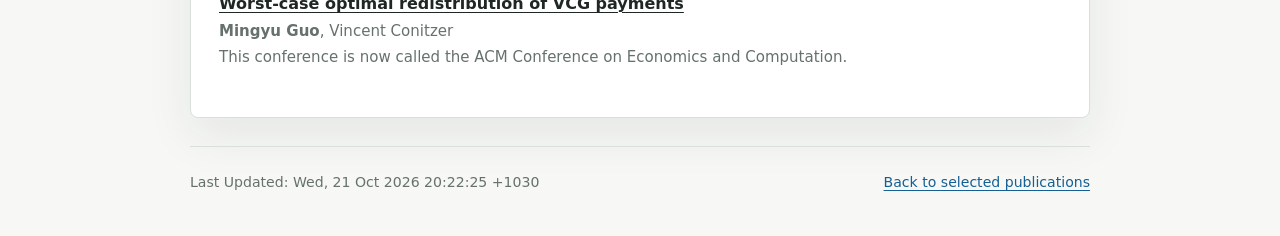
==== commit 8696fcba: "Remove Ben Wruck from student list and joining news" ====
--- a/publications.html
+++ b/publications.html
@@ -918,7 +918,7 @@
 </ol>    </main>
 
     <footer class="site-footer">
-      <span>Last Updated: Tue, 06 Oct 2026 23:17:47 +1030</span>
+      <span>Last Updated: Wed, 21 Oct 2026 20:22:25 +1030</span>
       <a href="index.html#publications">Back to selected publications</a>
     </footer>
   </div>
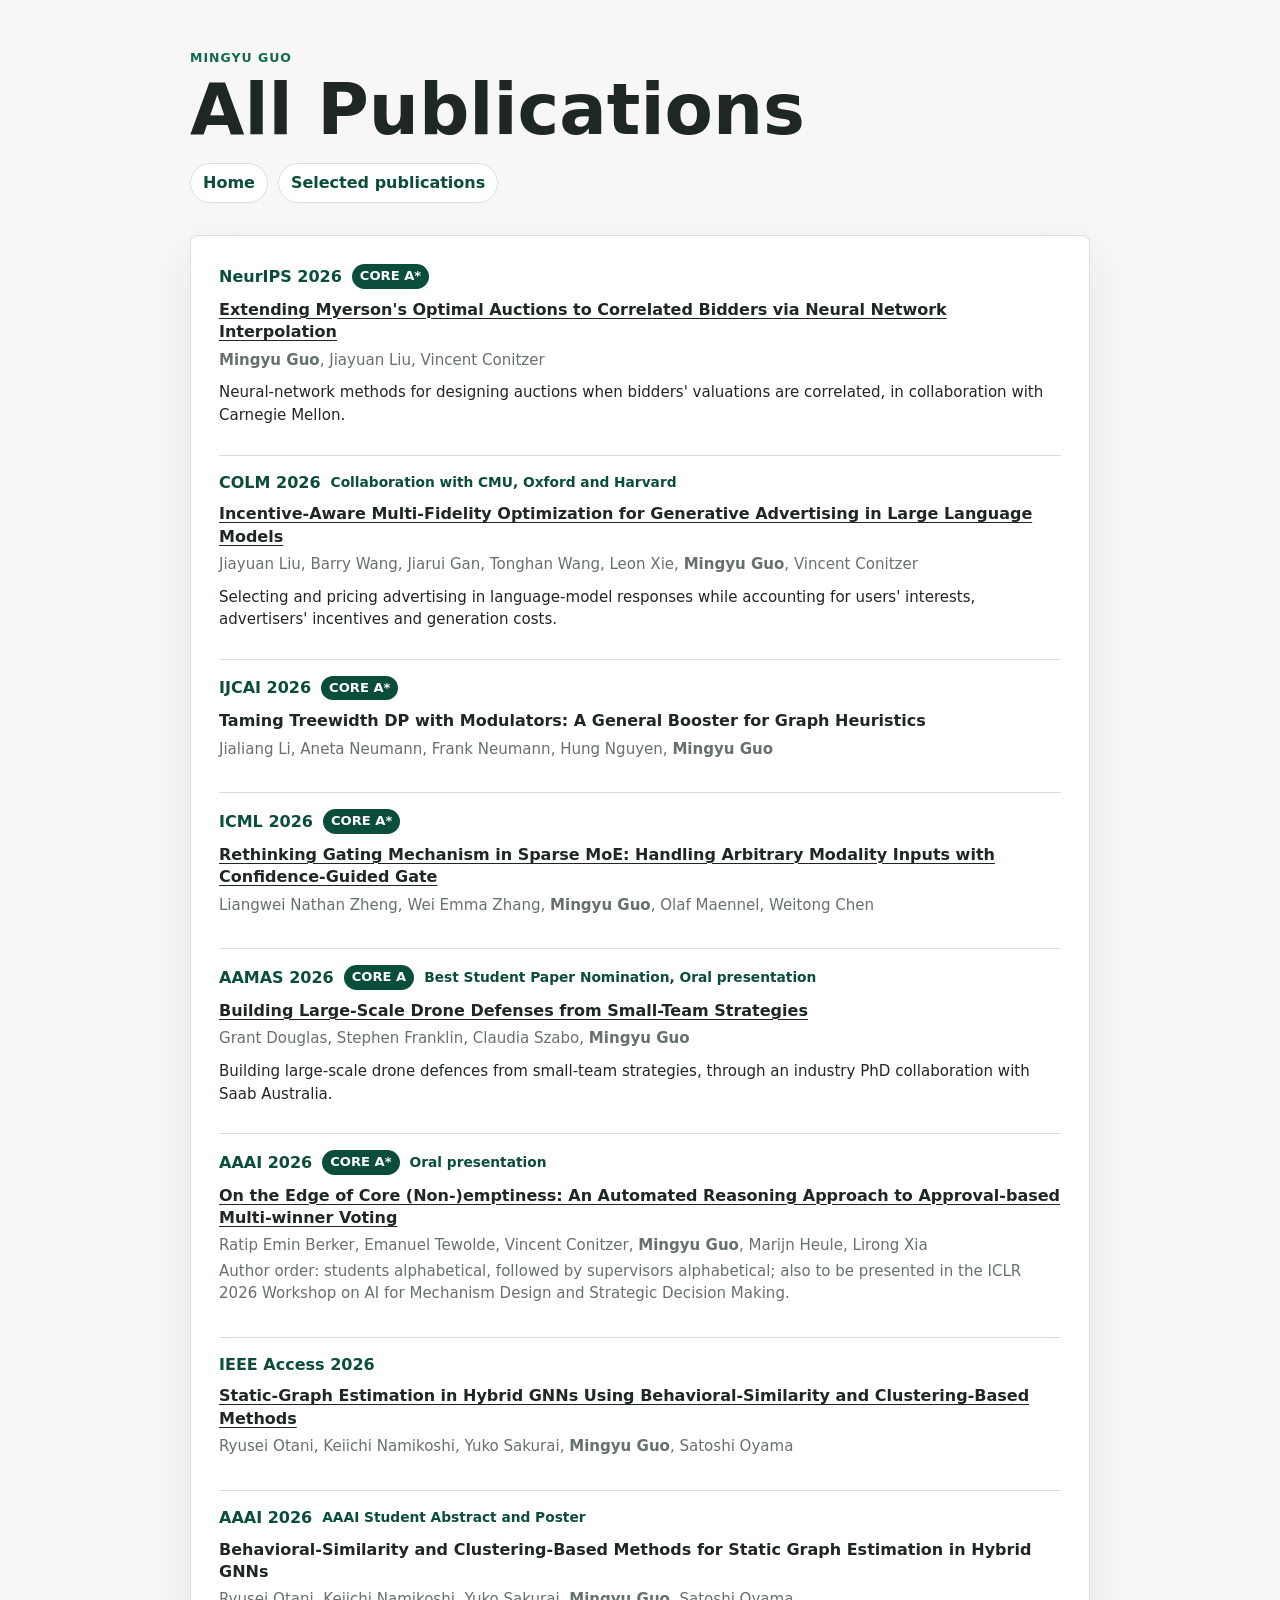
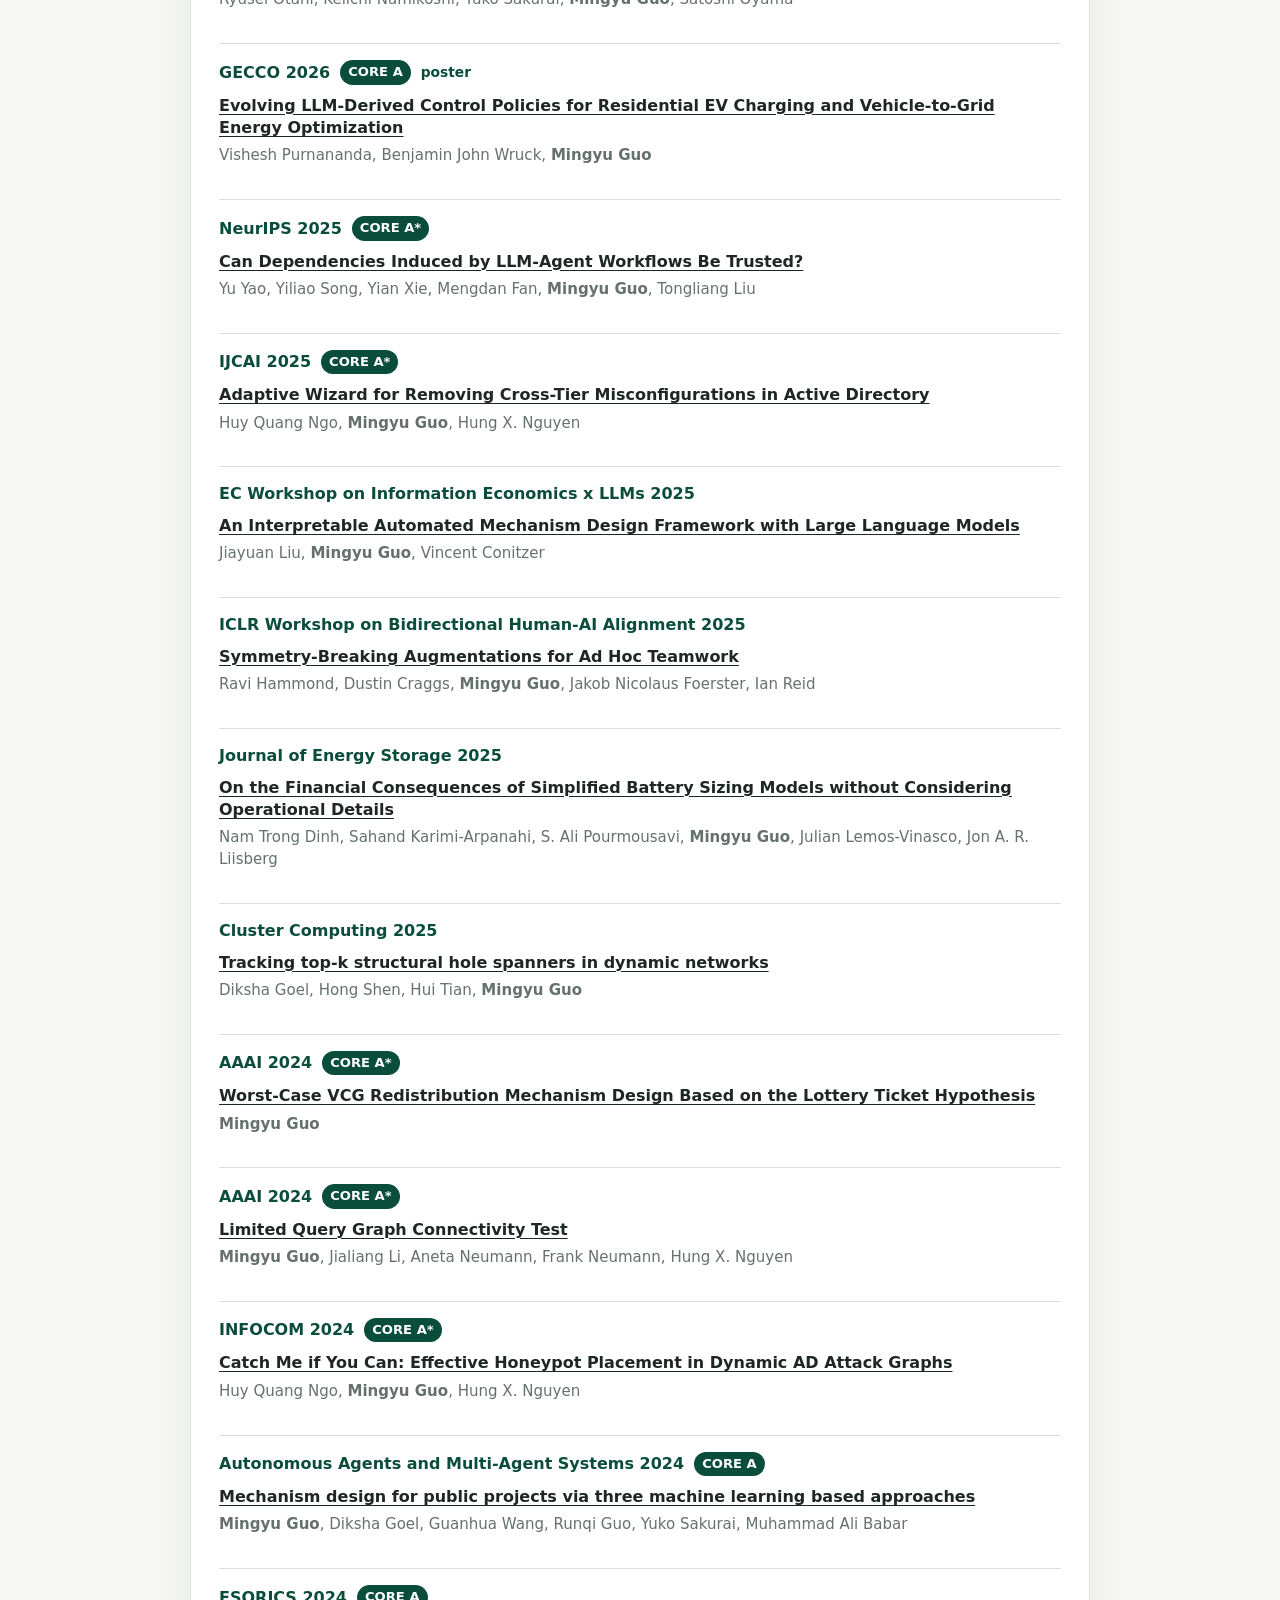
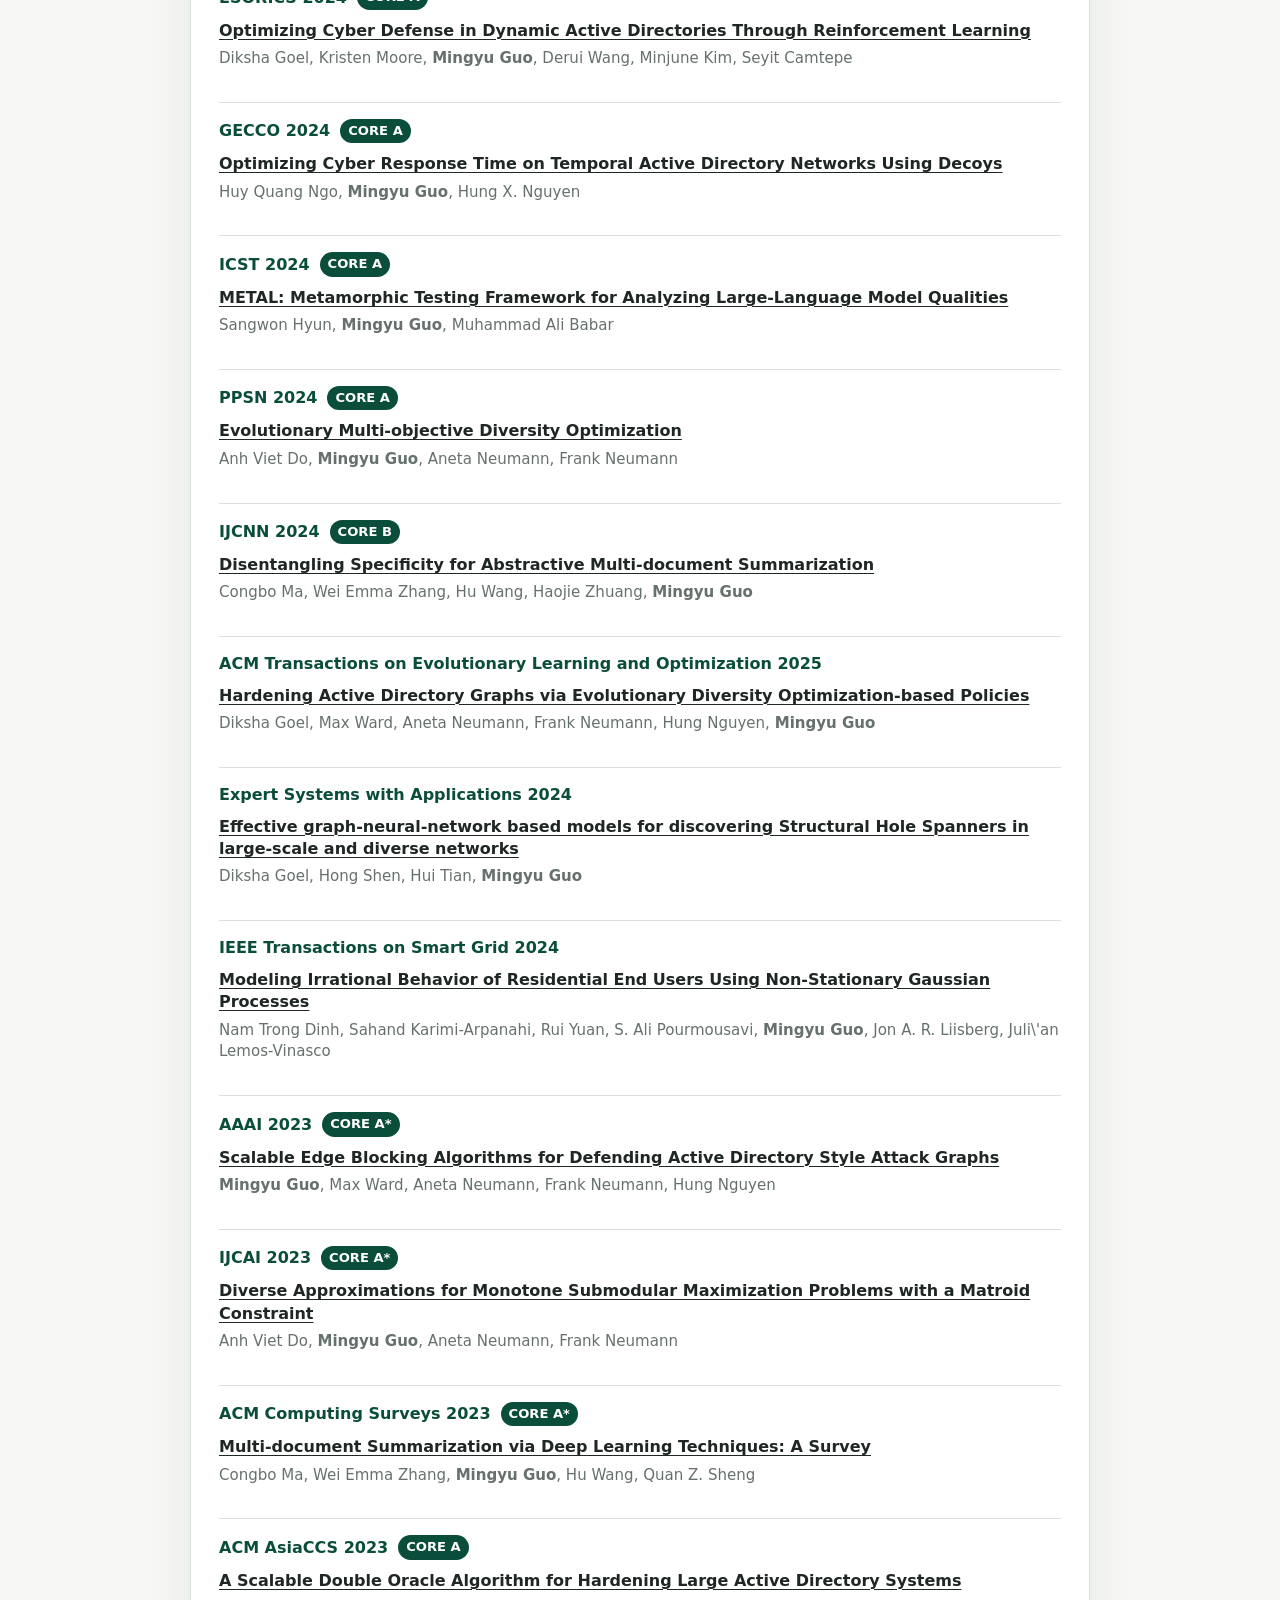
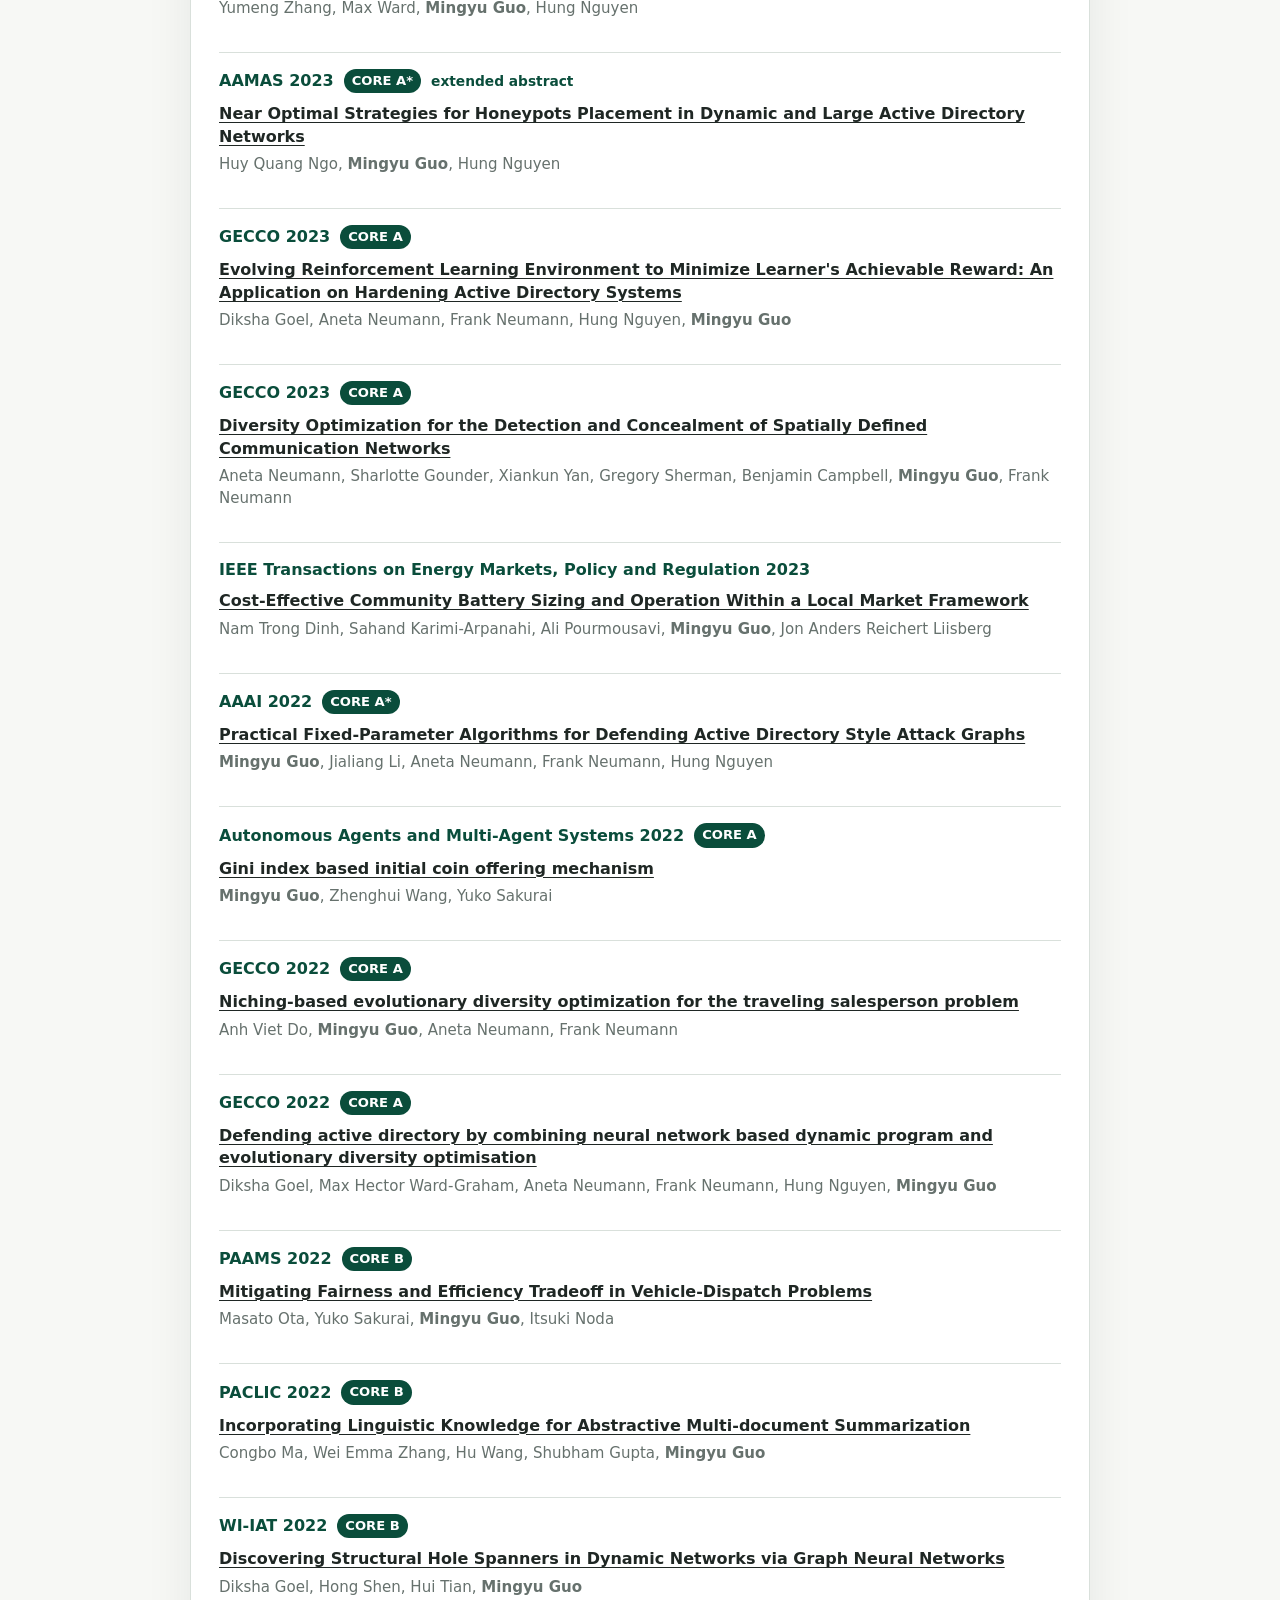
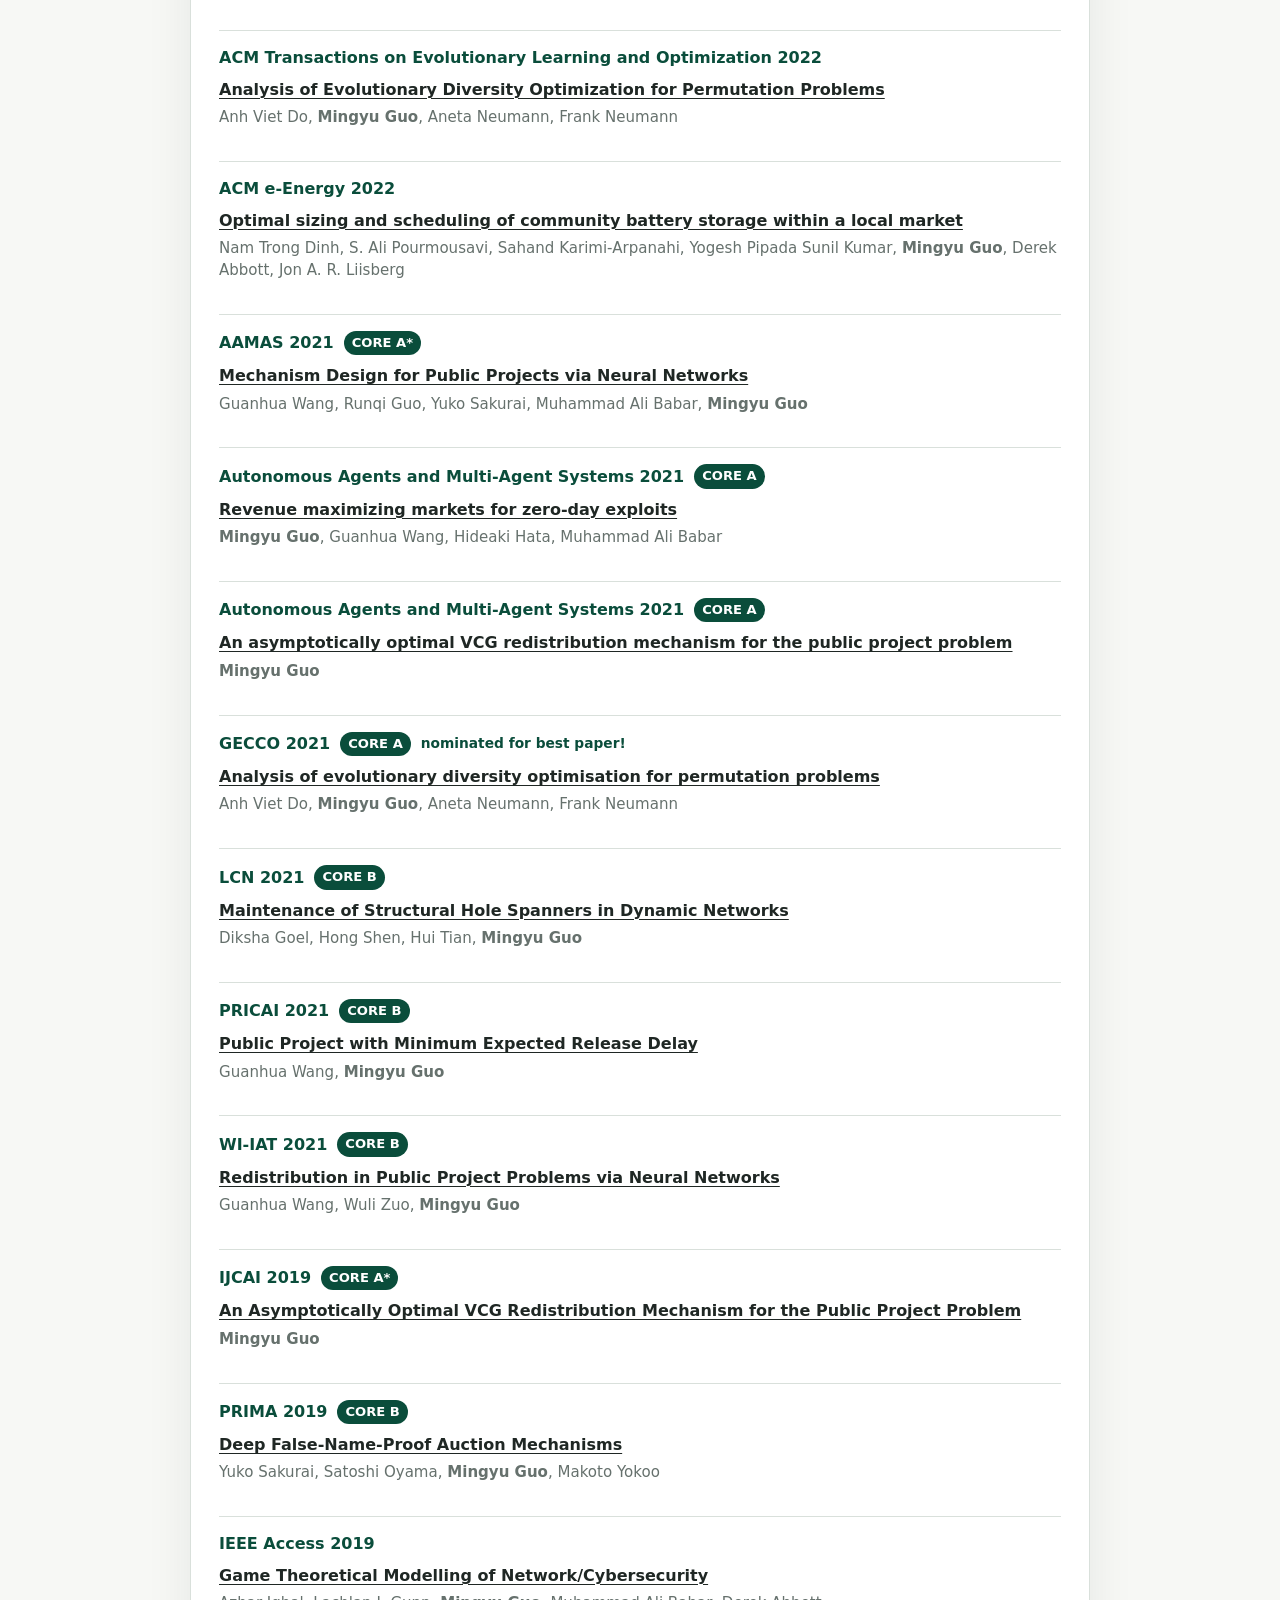
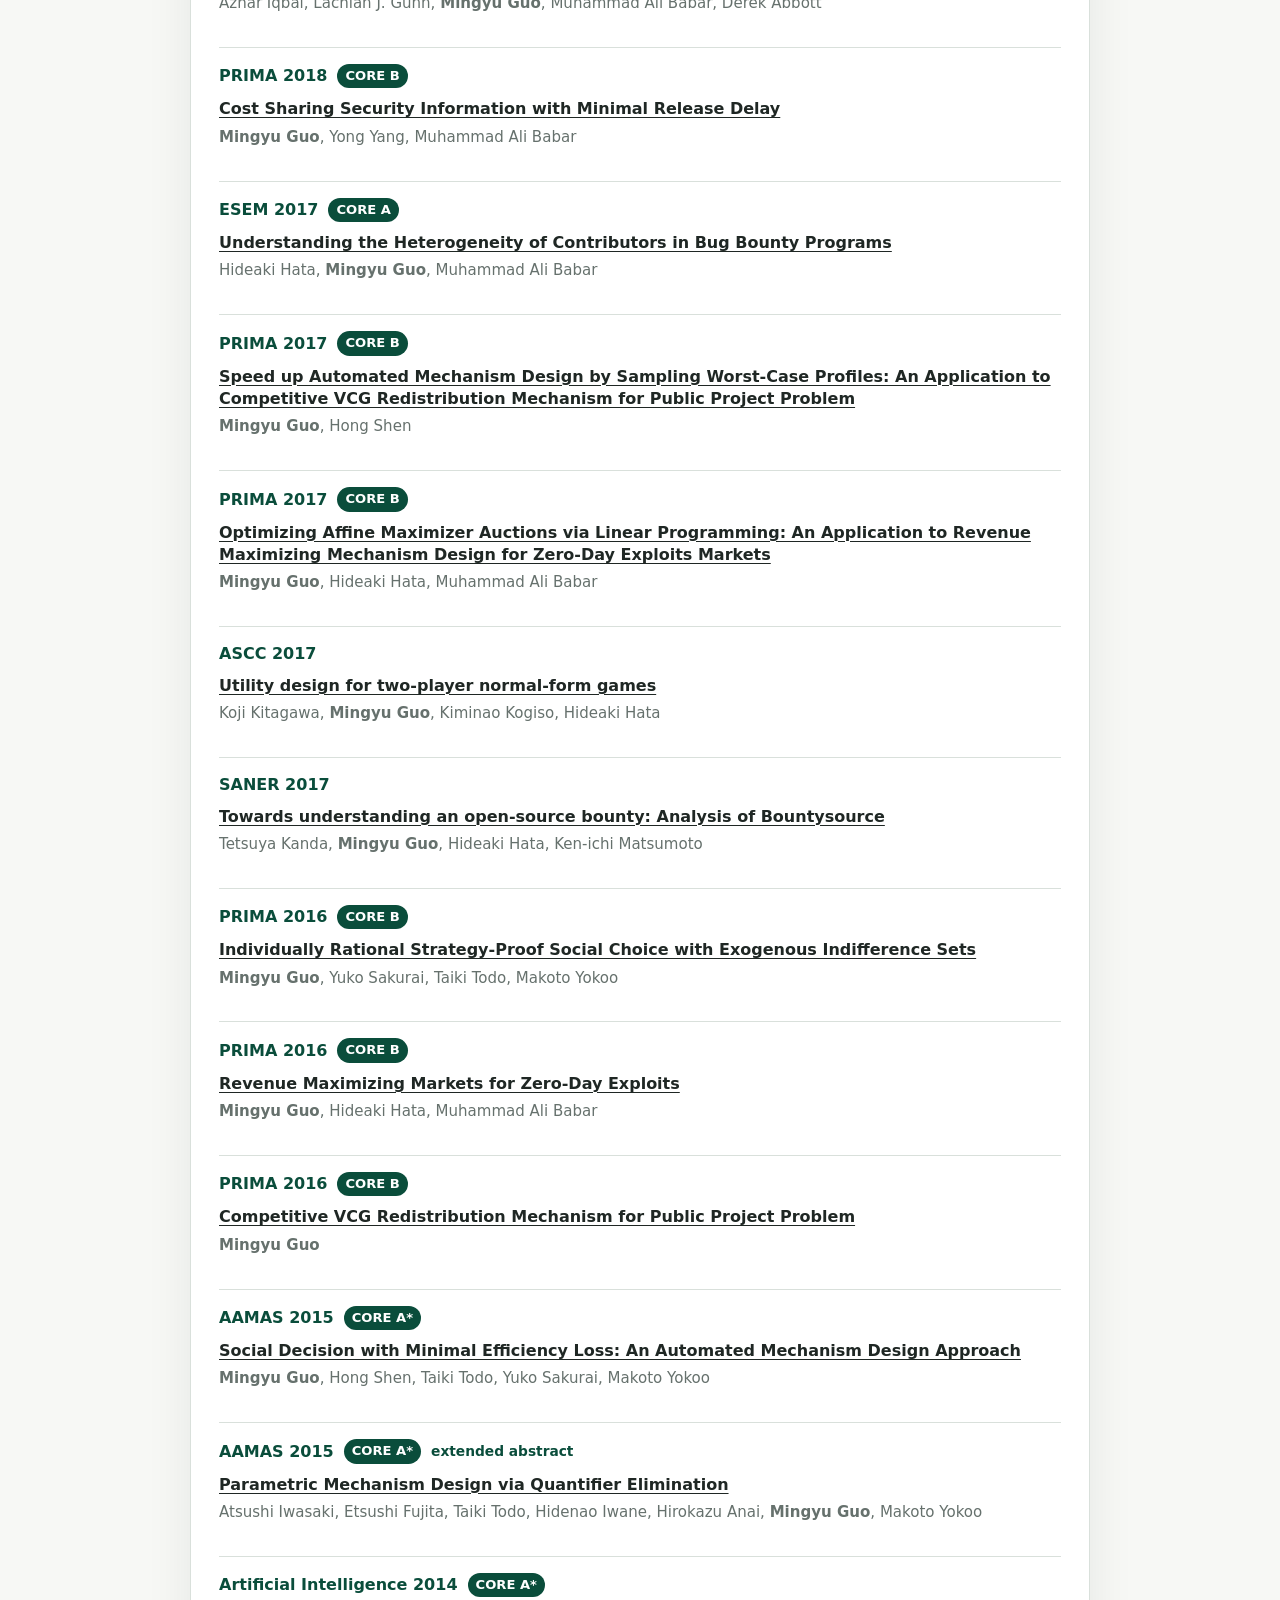
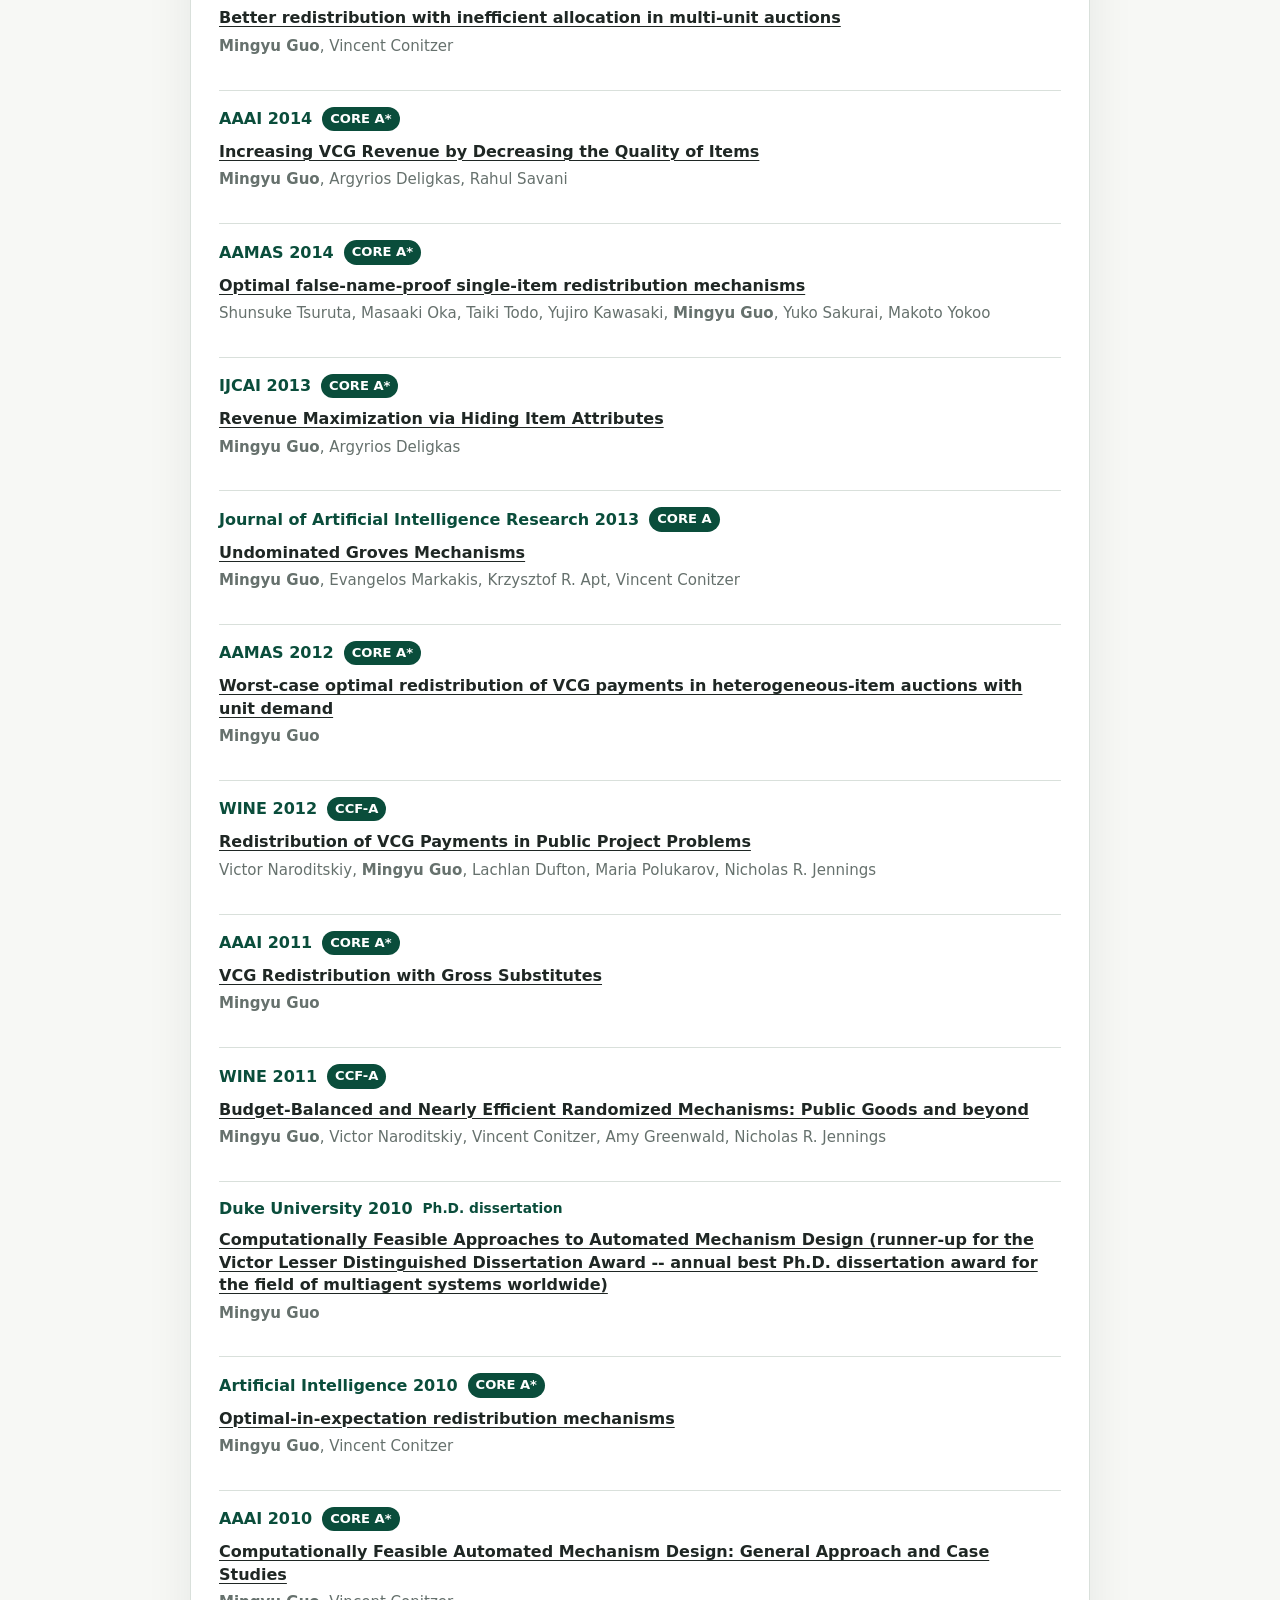
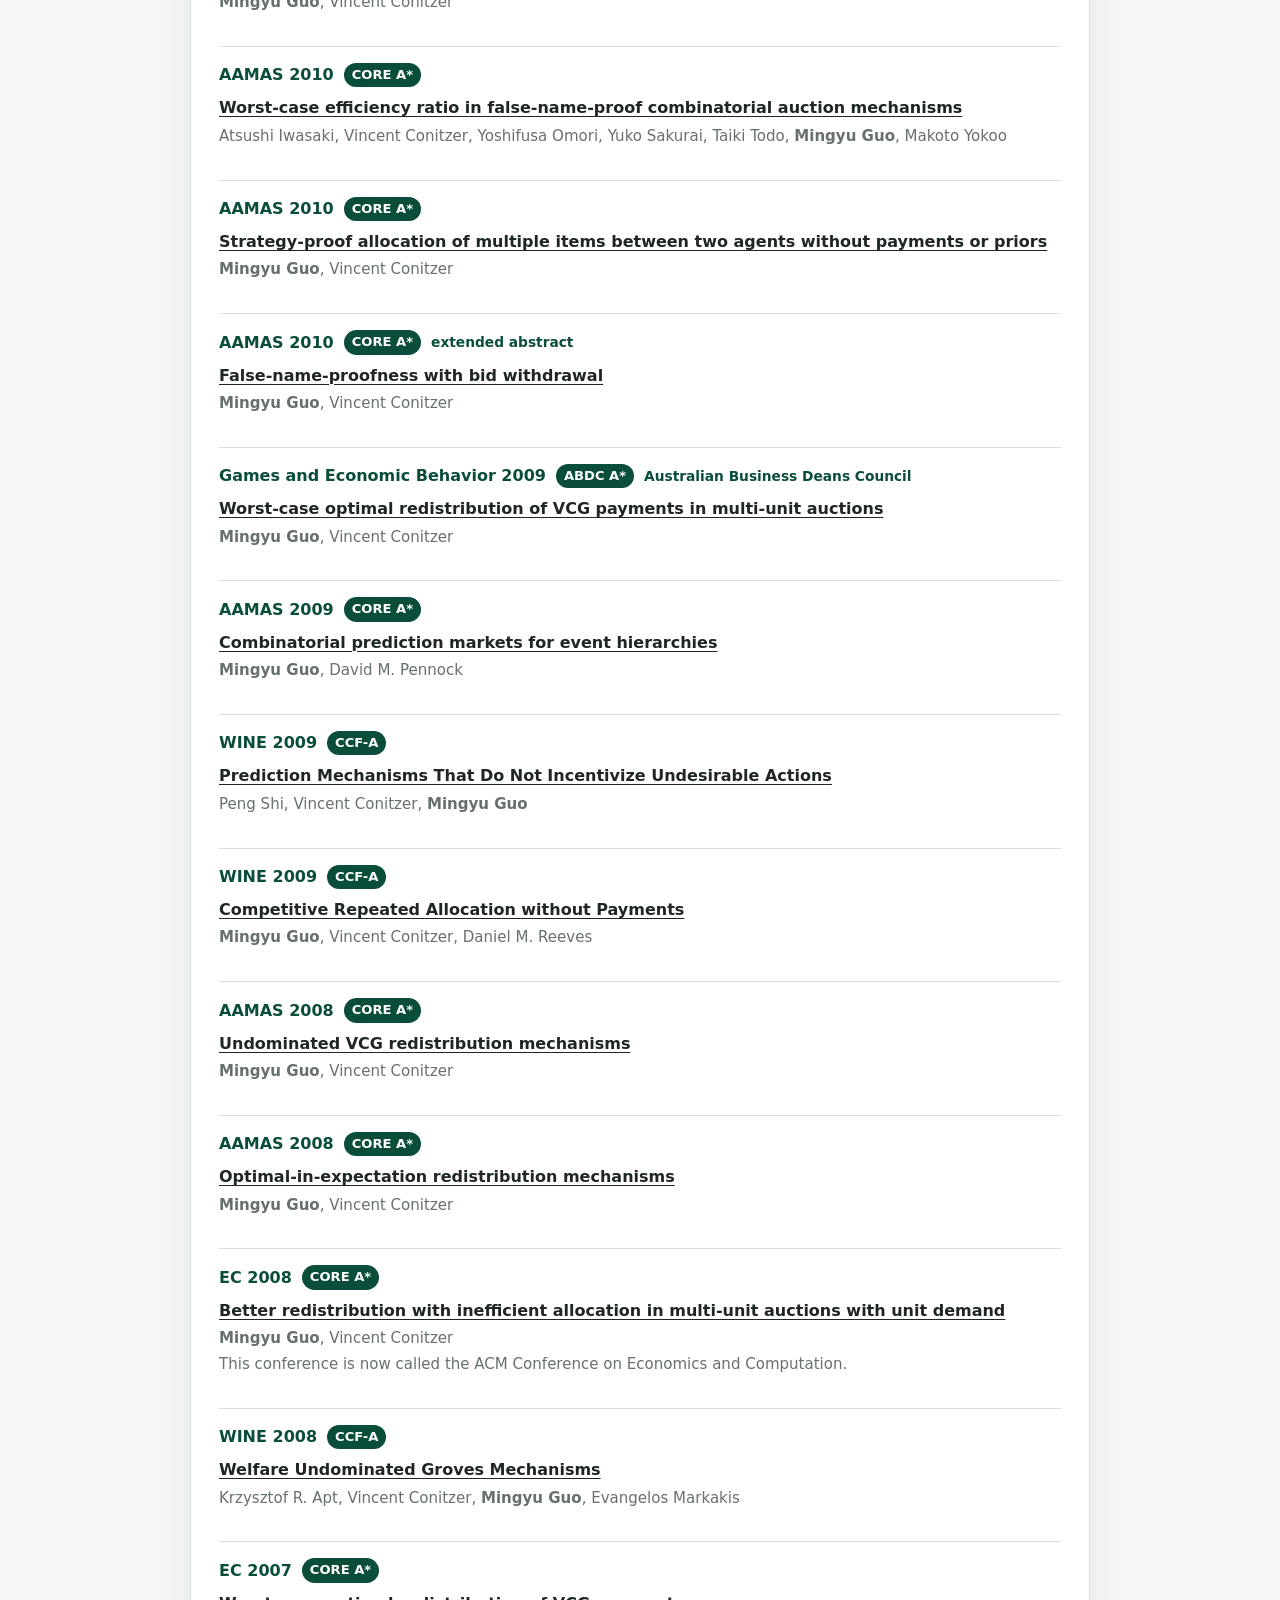
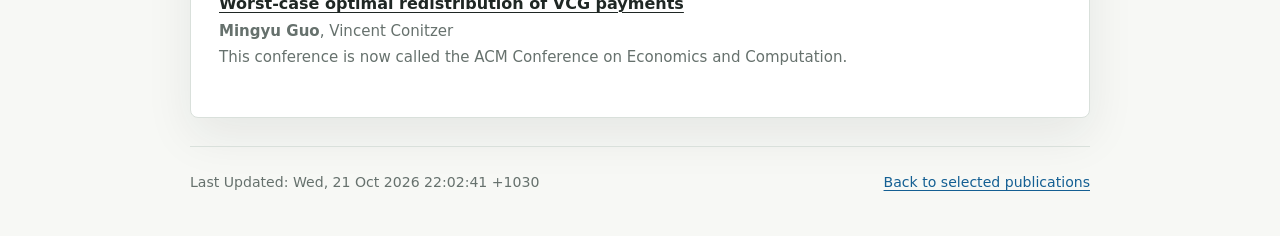
==== commit fc1aaec7: "ok" ====
--- a/publications.html
+++ b/publications.html
@@ -31,7 +31,7 @@
         <span class="publication-venue">NeurIPS 2026</span>
 <span class="tag">CORE A*</span>      </div>
       <p class="publication-title">
-Extending Myerson&#39;s Optimal Auctions to Correlated Bidders via Neural Network Interpolation      </p>
+<a href="https://arxiv.org/abs/2610.24240">Extending Myerson&#39;s Optimal Auctions to Correlated Bidders via Neural Network Interpolation</a>      </p>
       <p class="publication-authors"><strong>Mingyu Guo</strong>, Jiayuan Liu, Vincent Conitzer</p>
 <p class="publication-summary">Neural-network methods for designing auctions when bidders&#39; valuations are correlated, in collaboration with Carnegie Mellon.</p>    </div>
   </li>
@@ -918,7 +918,7 @@
 </ol>    </main>
 
     <footer class="site-footer">
-      <span>Last Updated: Wed, 21 Oct 2026 20:22:25 +1030</span>
+      <span>Last Updated: Wed, 21 Oct 2026 22:02:41 +1030</span>
       <a href="index.html#publications">Back to selected publications</a>
     </footer>
   </div>
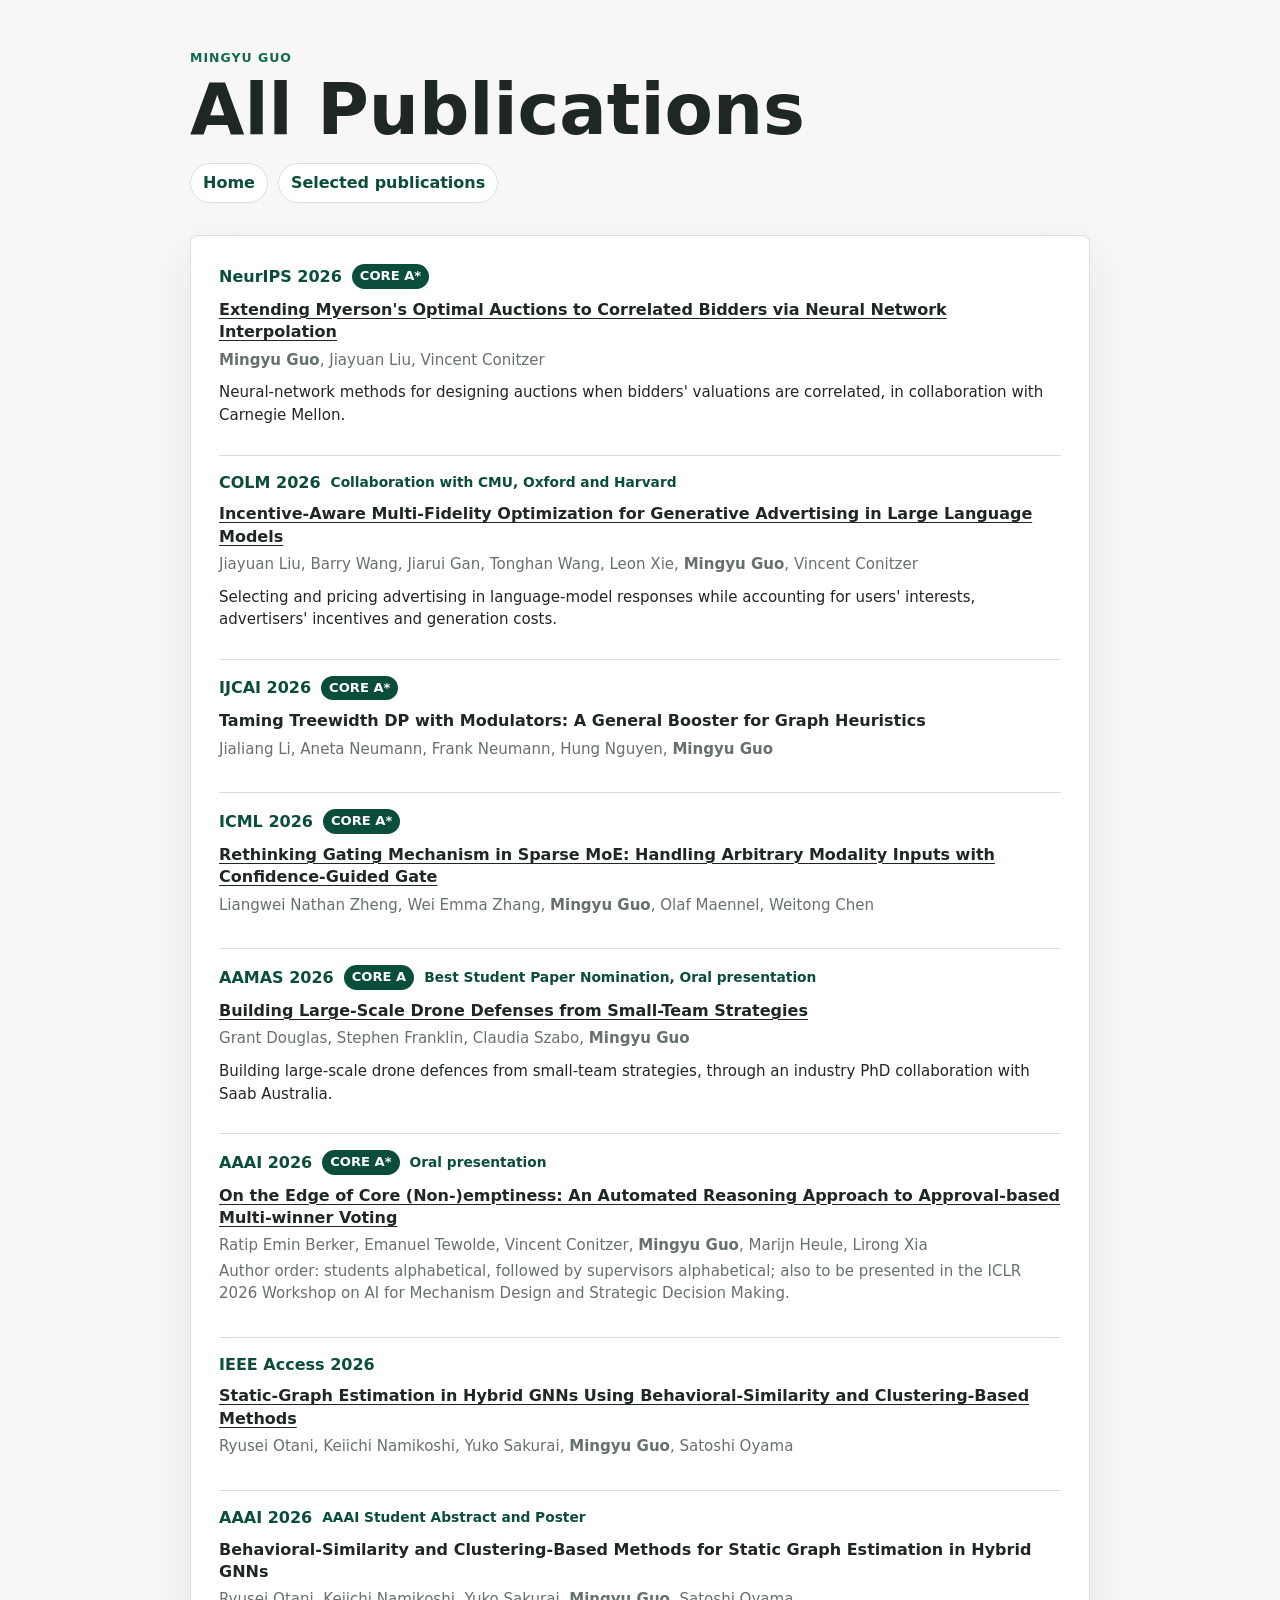
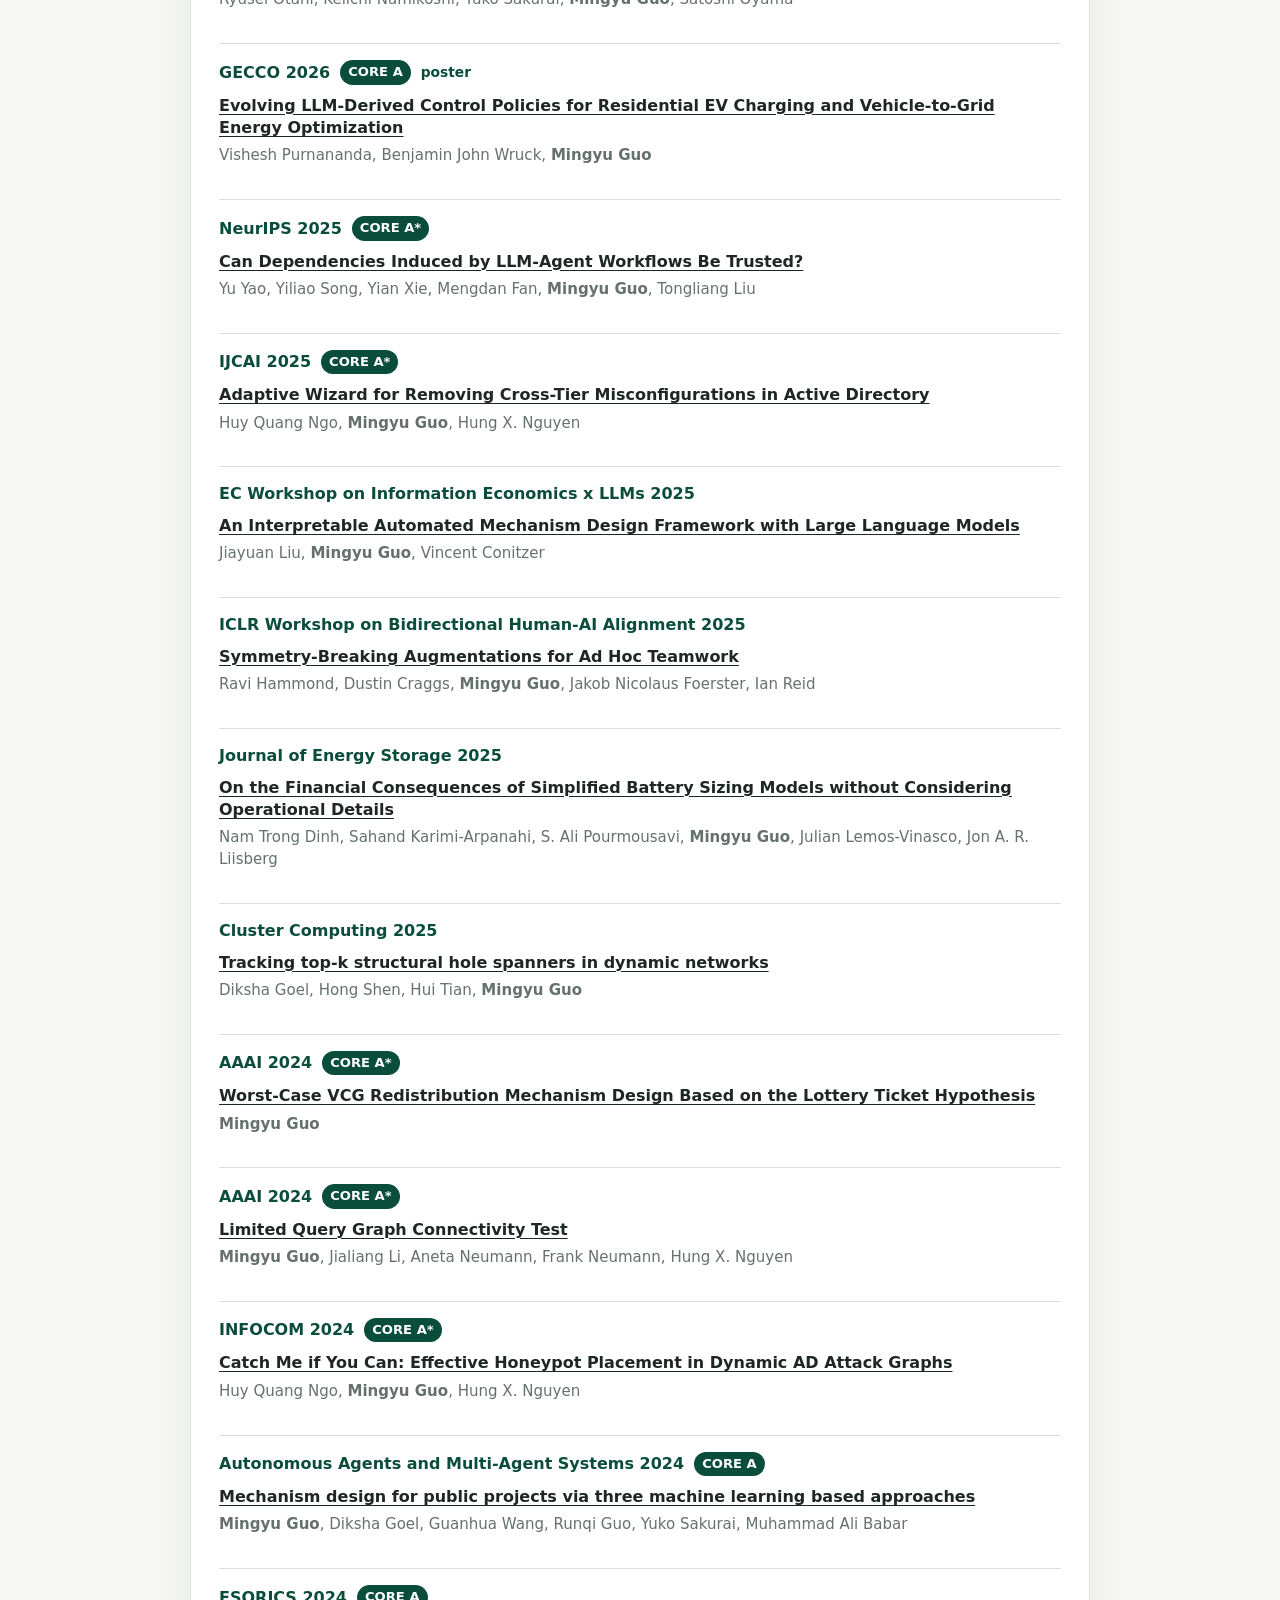
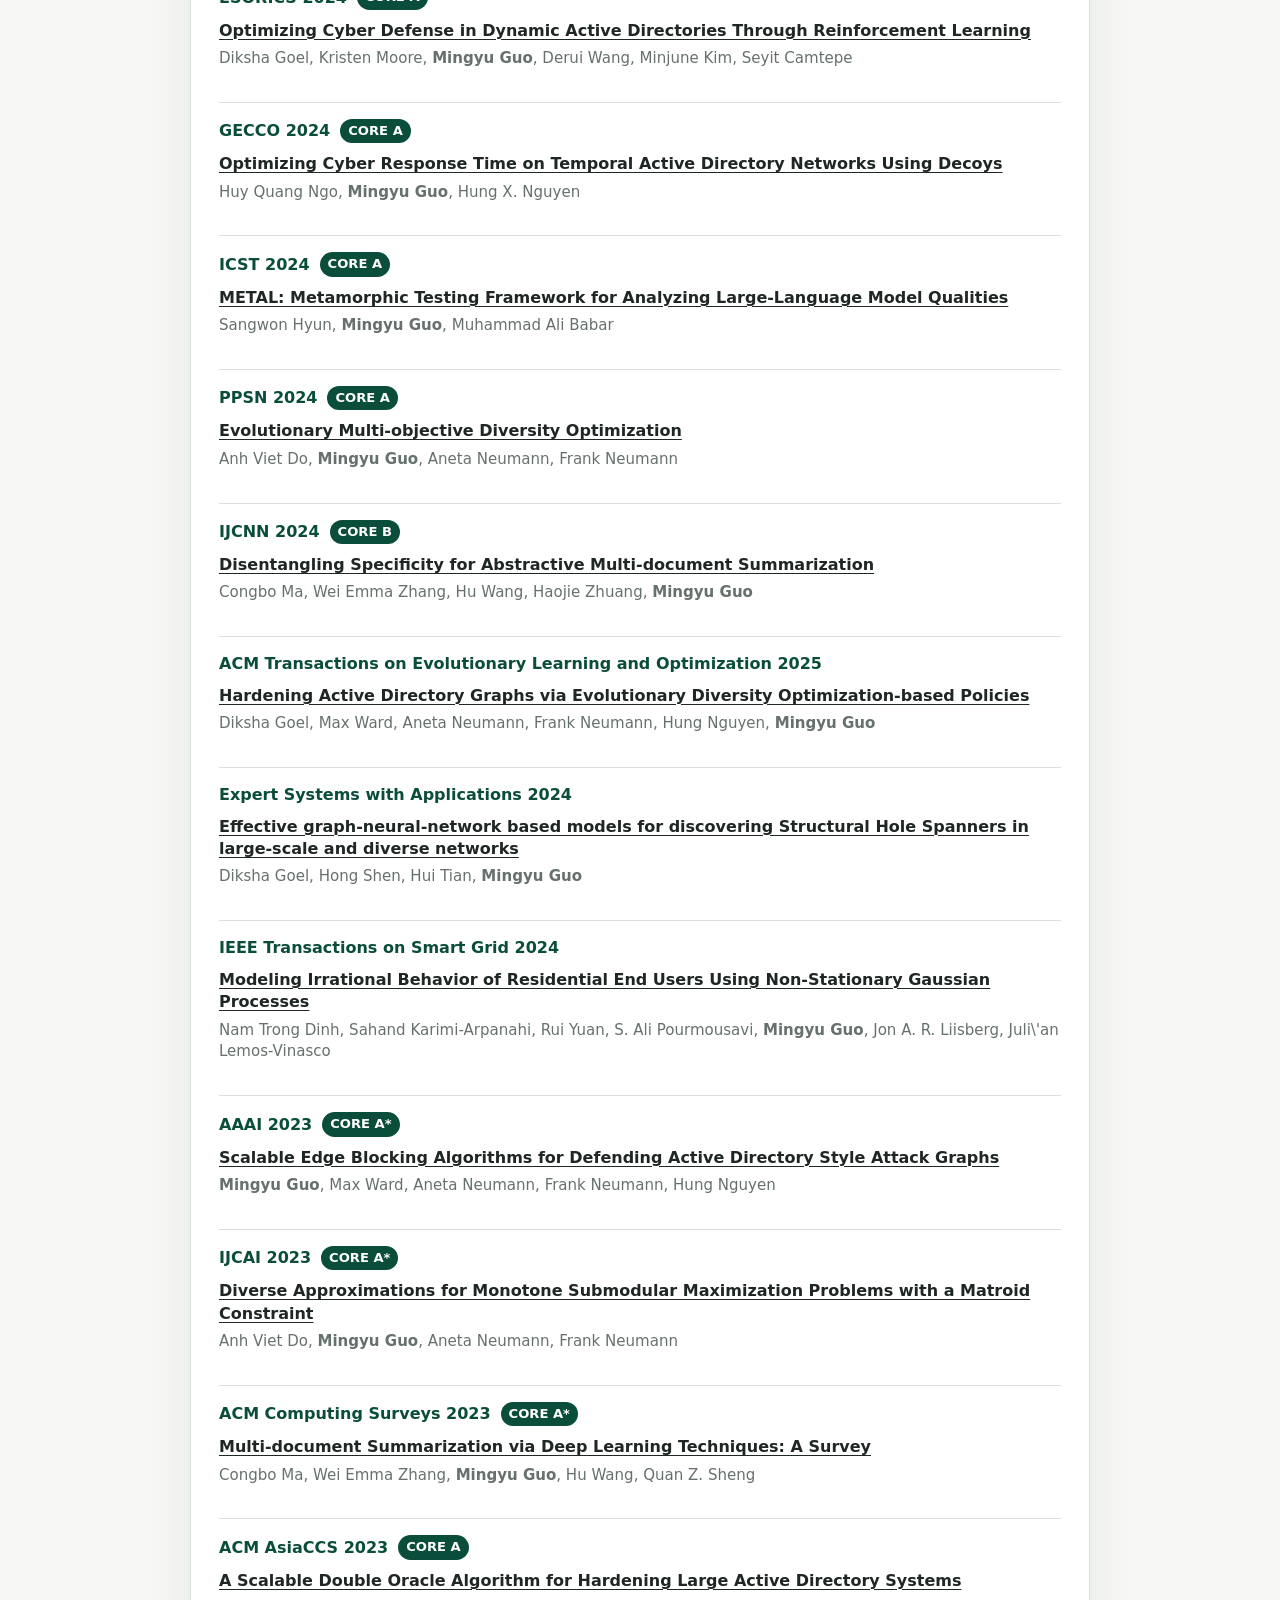
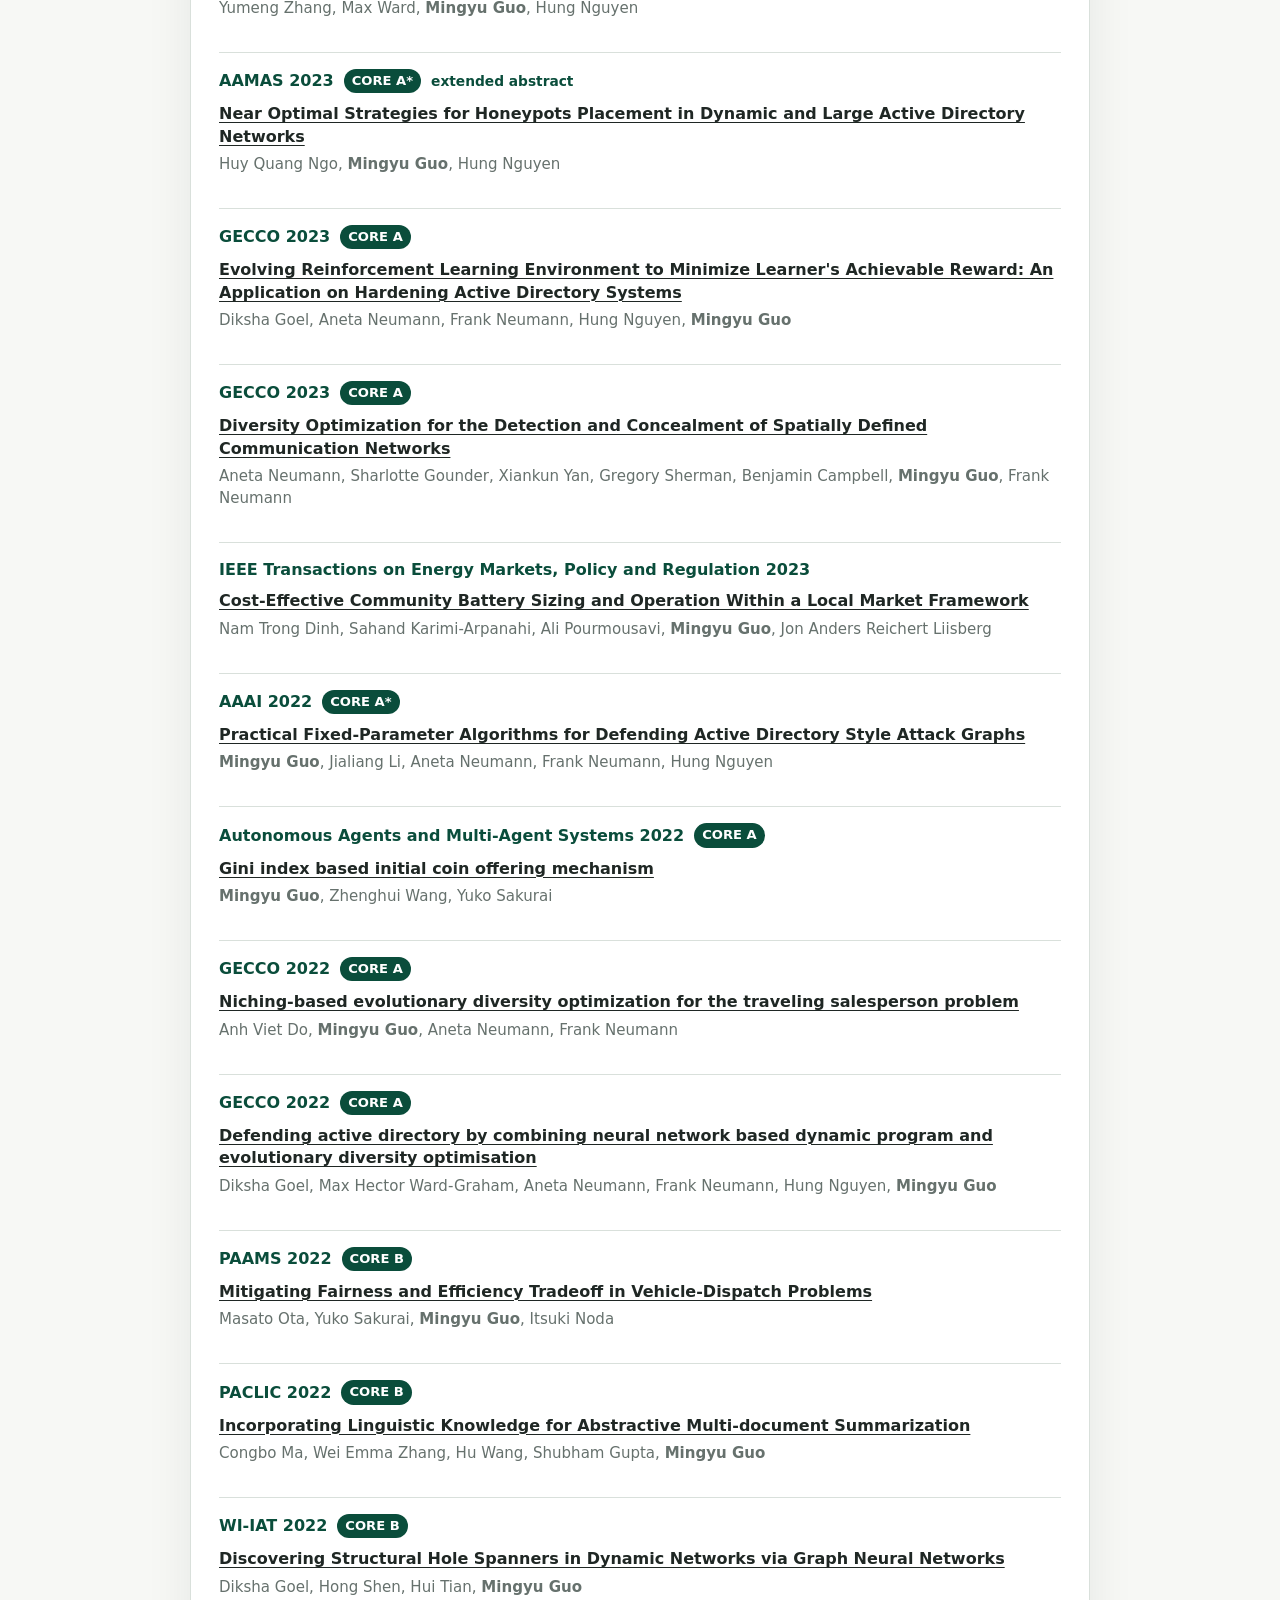
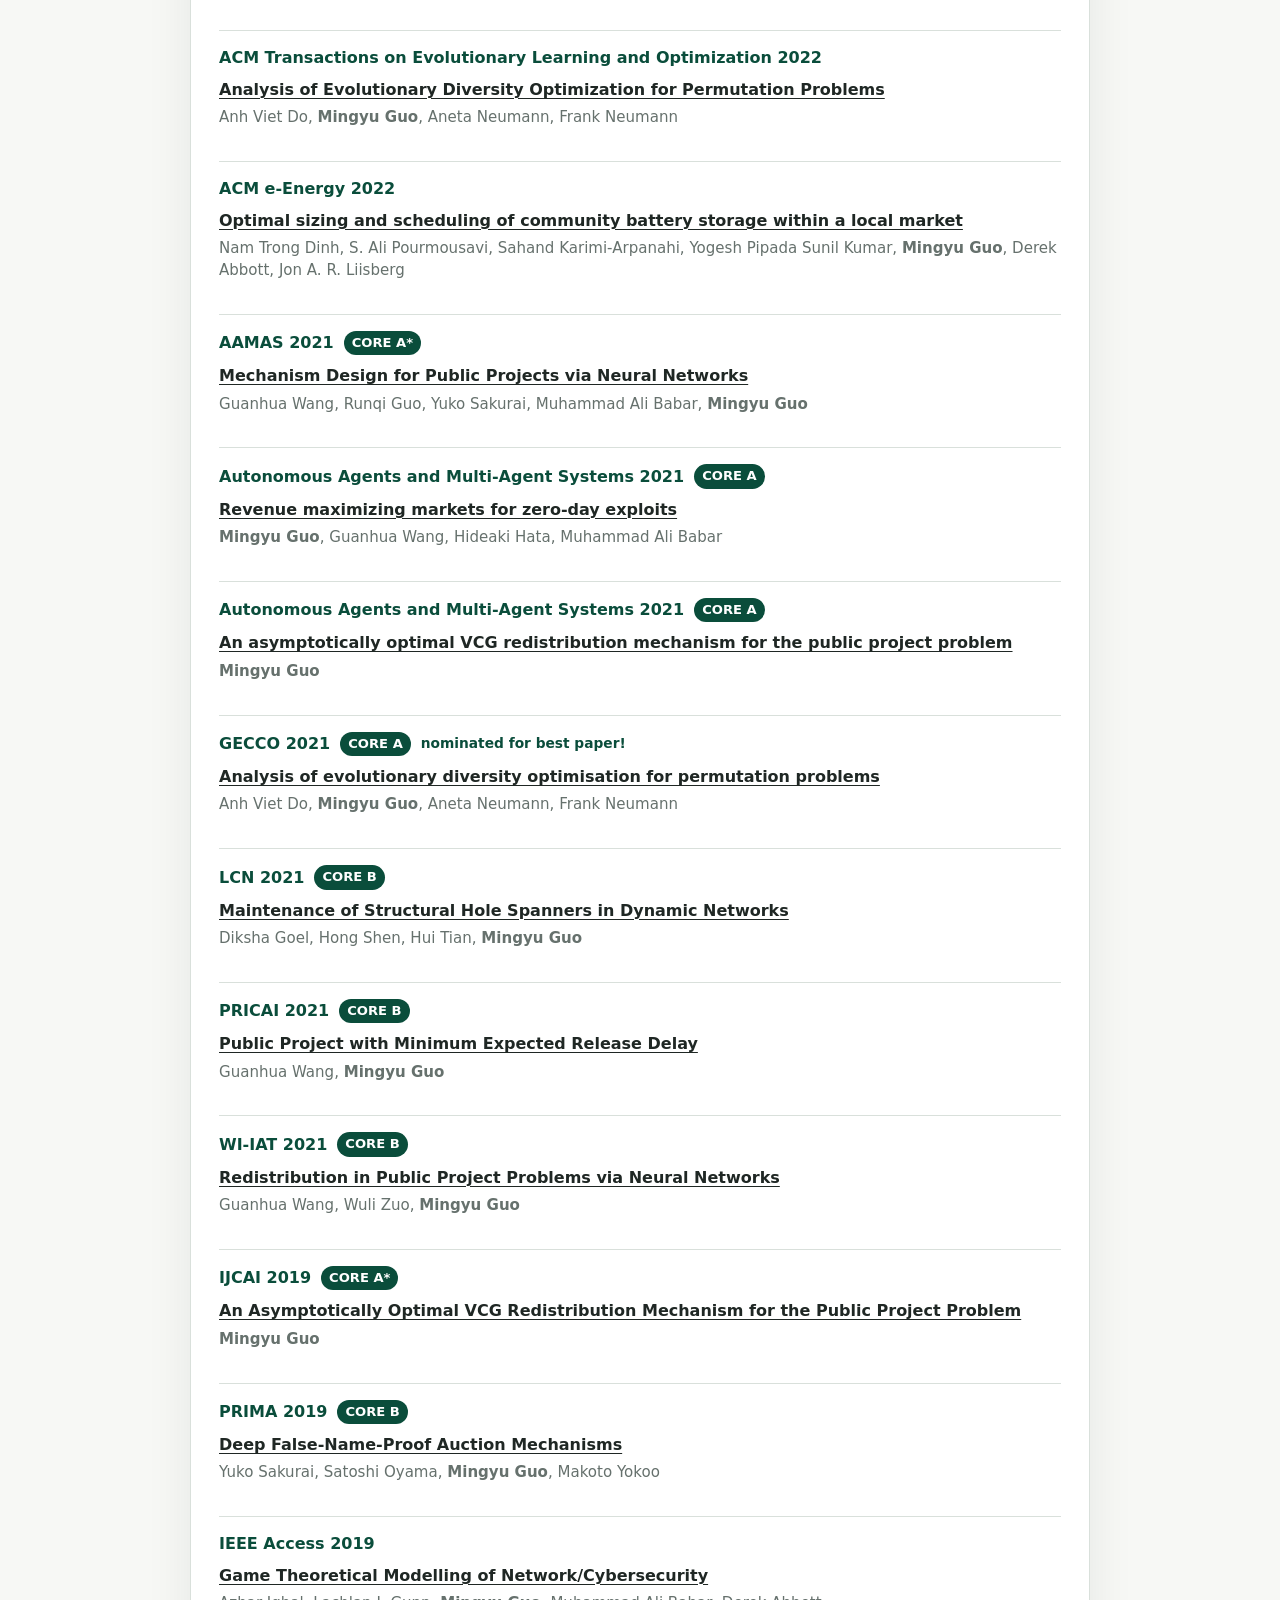
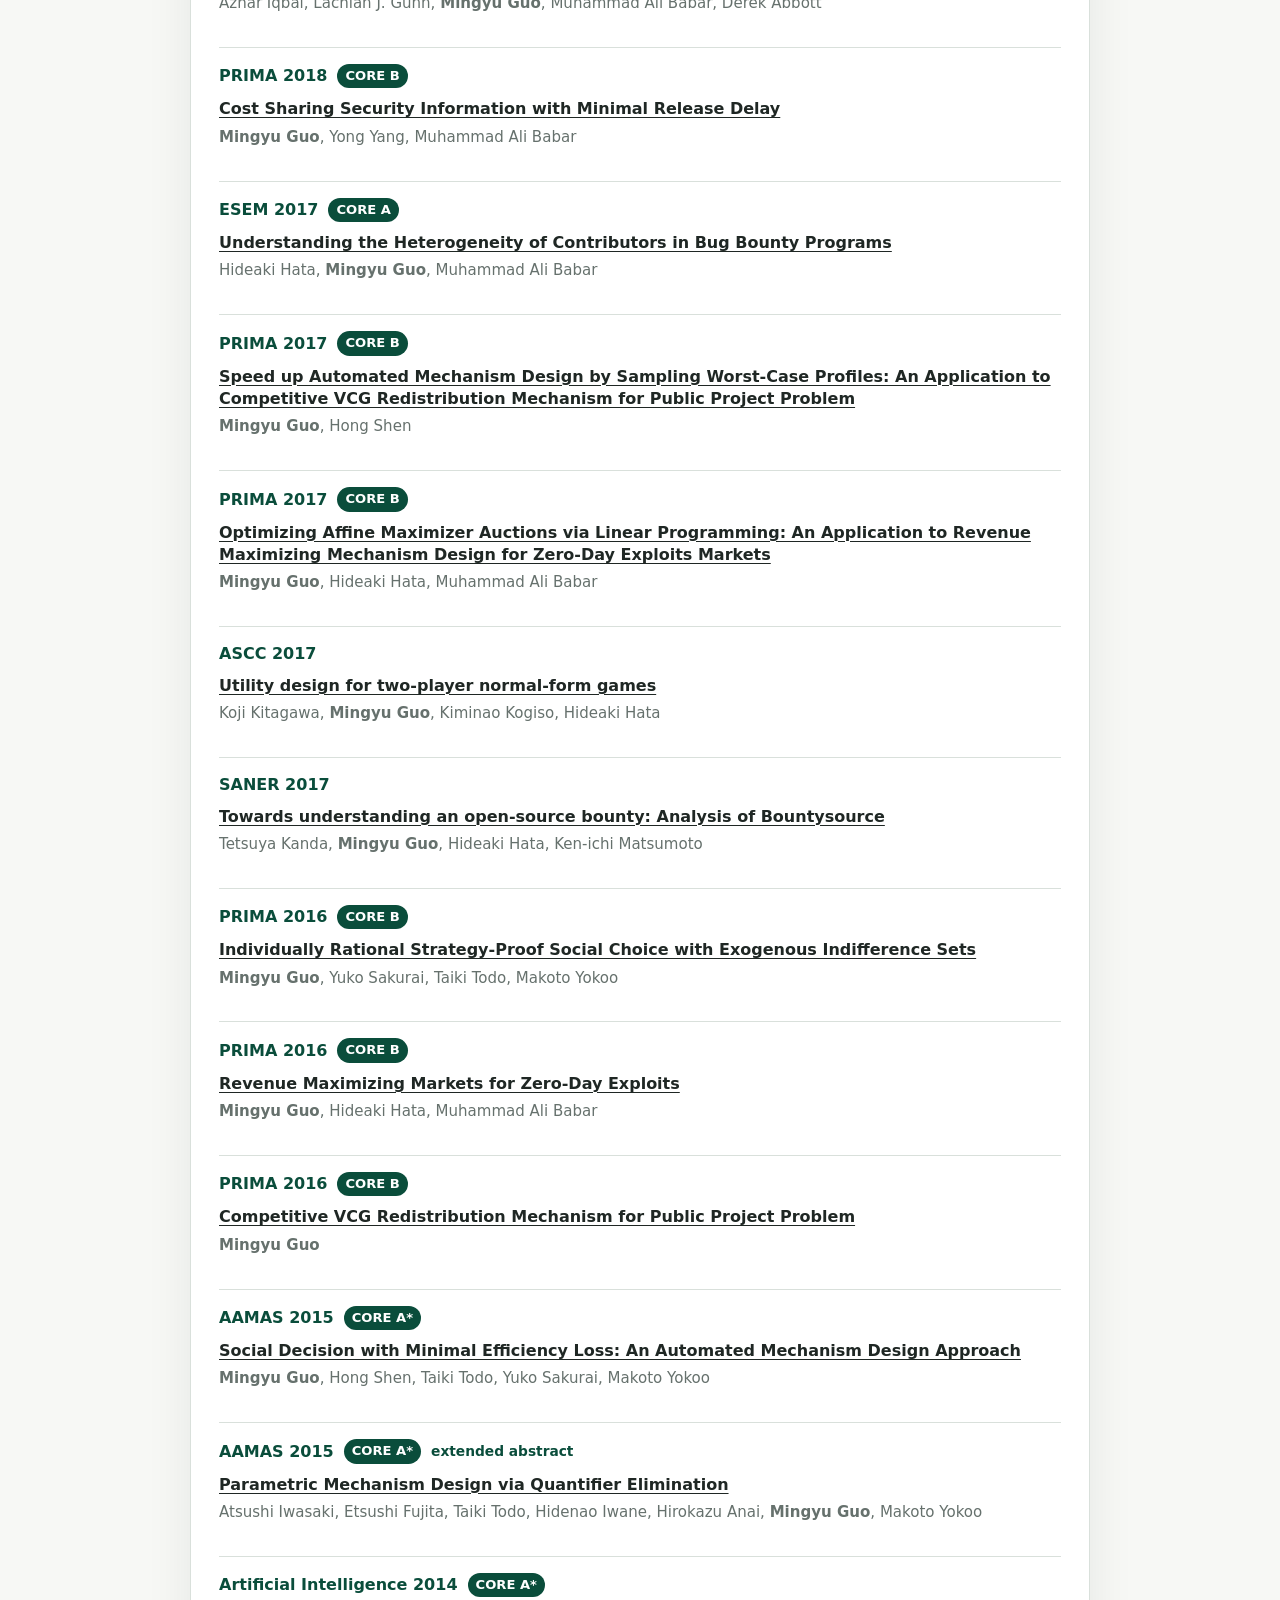
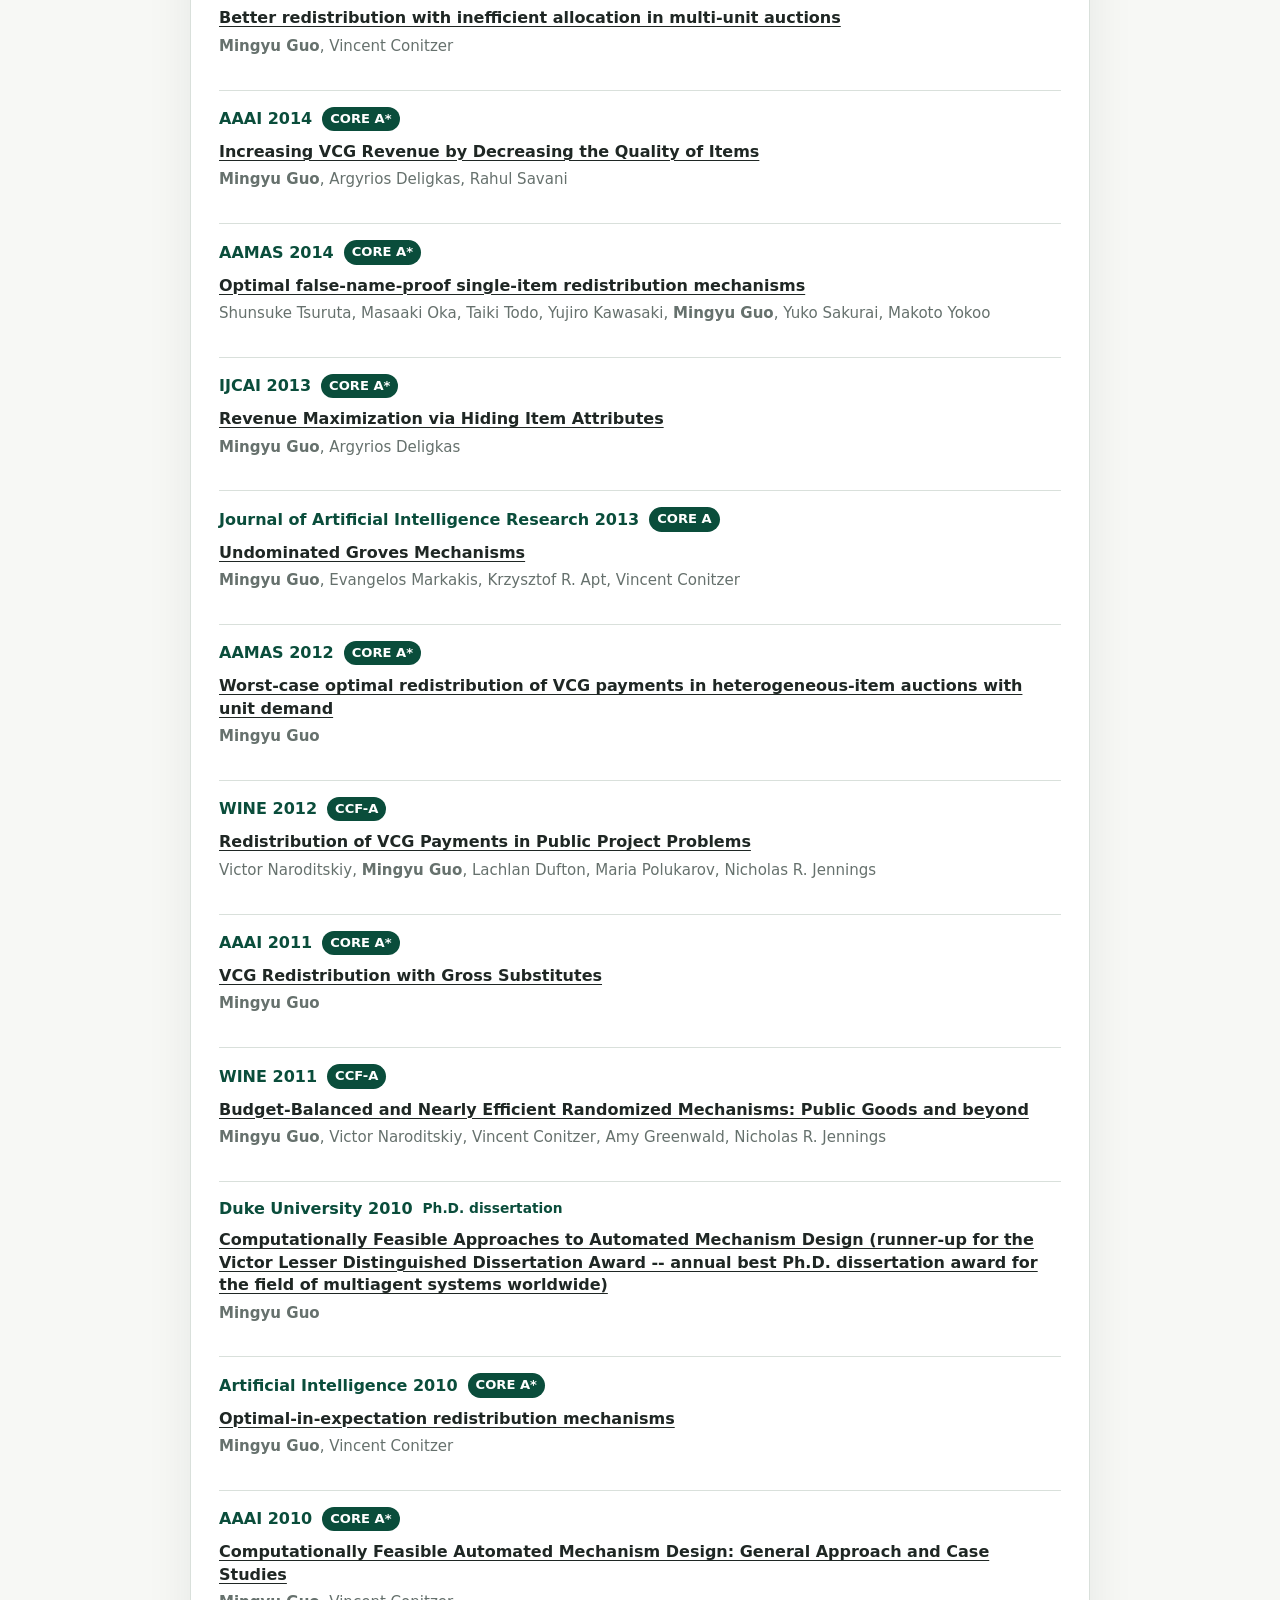
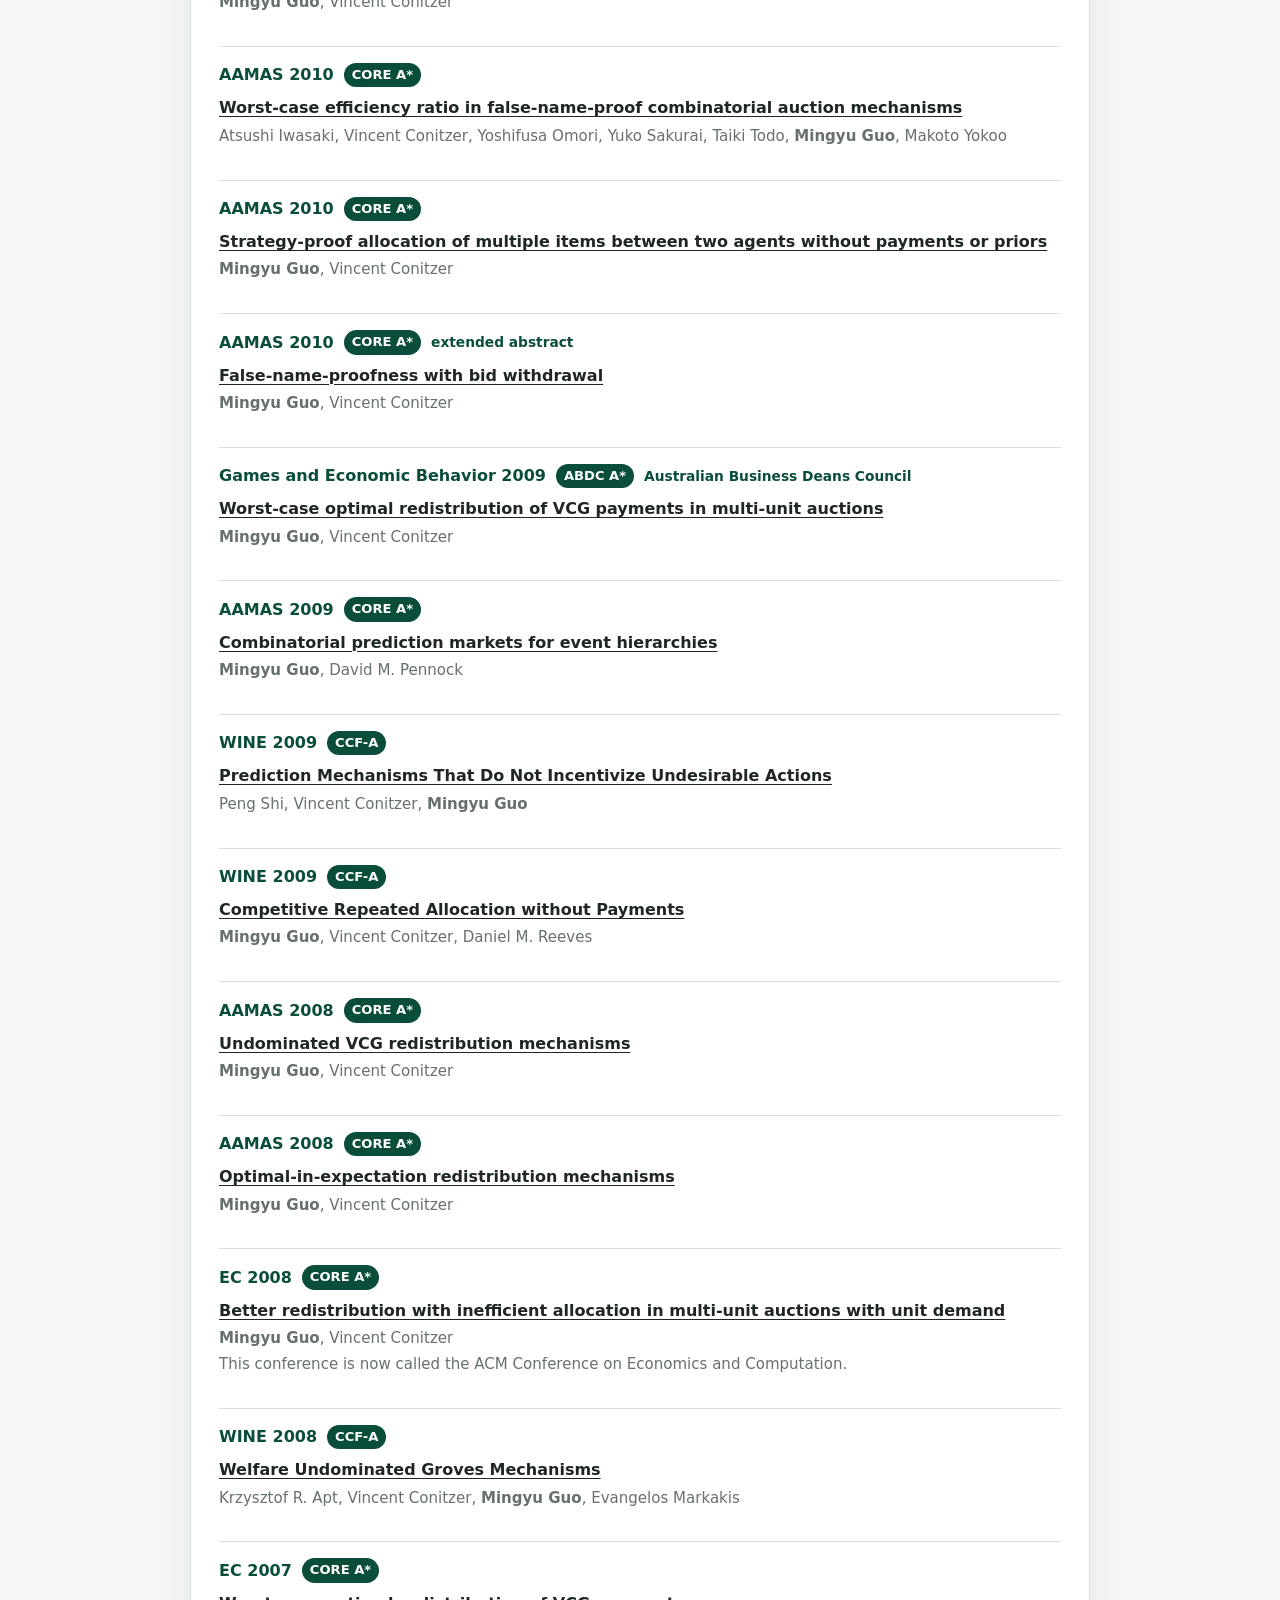
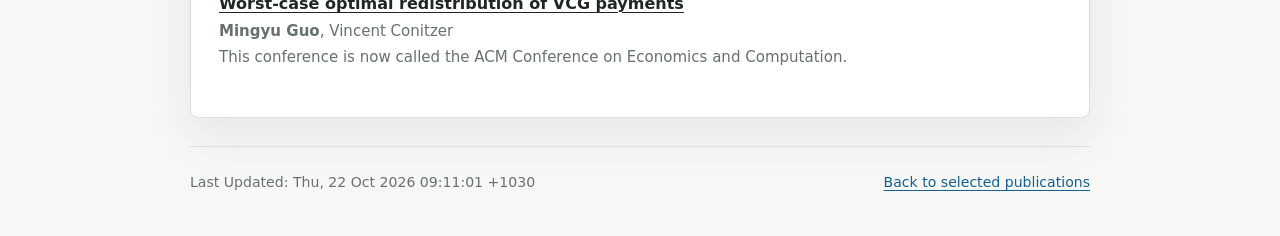
==== commit aa1ed753: "Clarify international engagement award roles" ====
--- a/publications.html
+++ b/publications.html
@@ -918,7 +918,7 @@
 </ol>    </main>
 
     <footer class="site-footer">
-      <span>Last Updated: Wed, 21 Oct 2026 22:02:41 +1030</span>
+      <span>Last Updated: Thu, 22 Oct 2026 09:11:01 +1030</span>
       <a href="index.html#publications">Back to selected publications</a>
     </footer>
   </div>
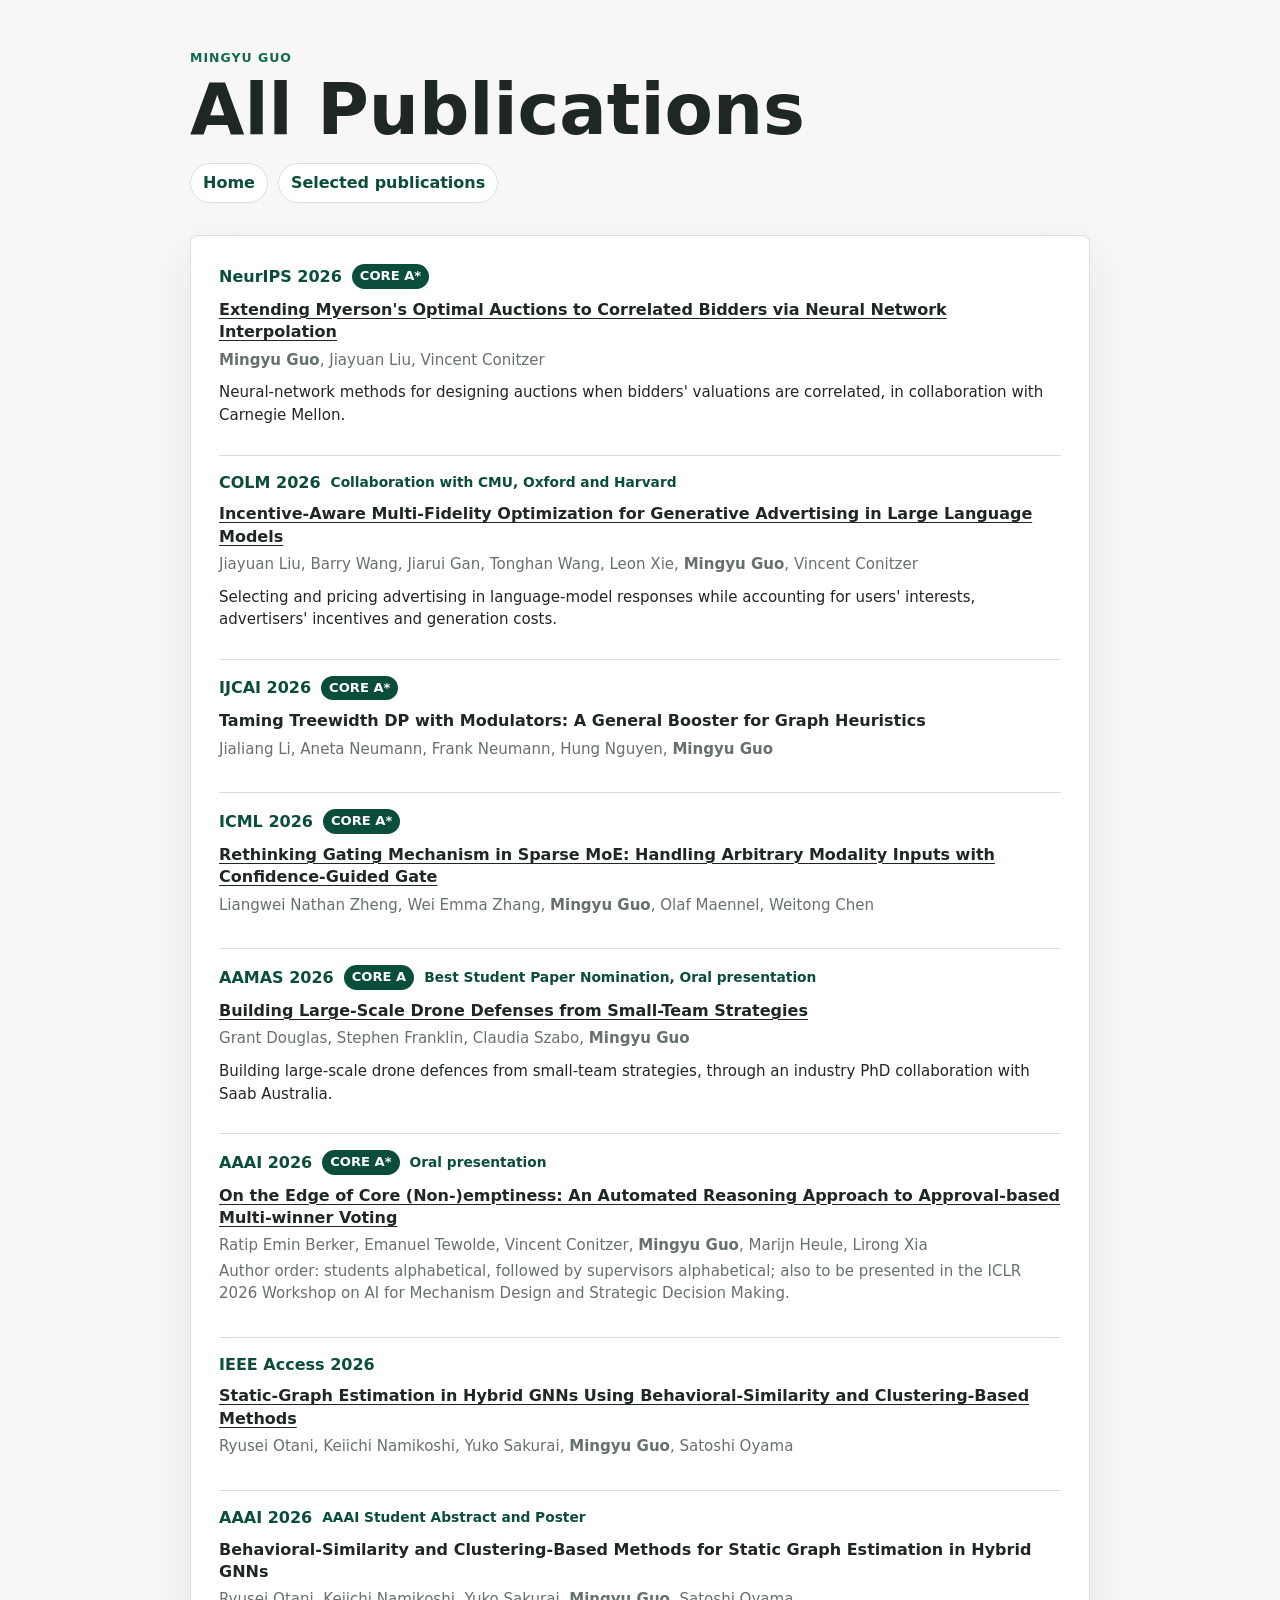
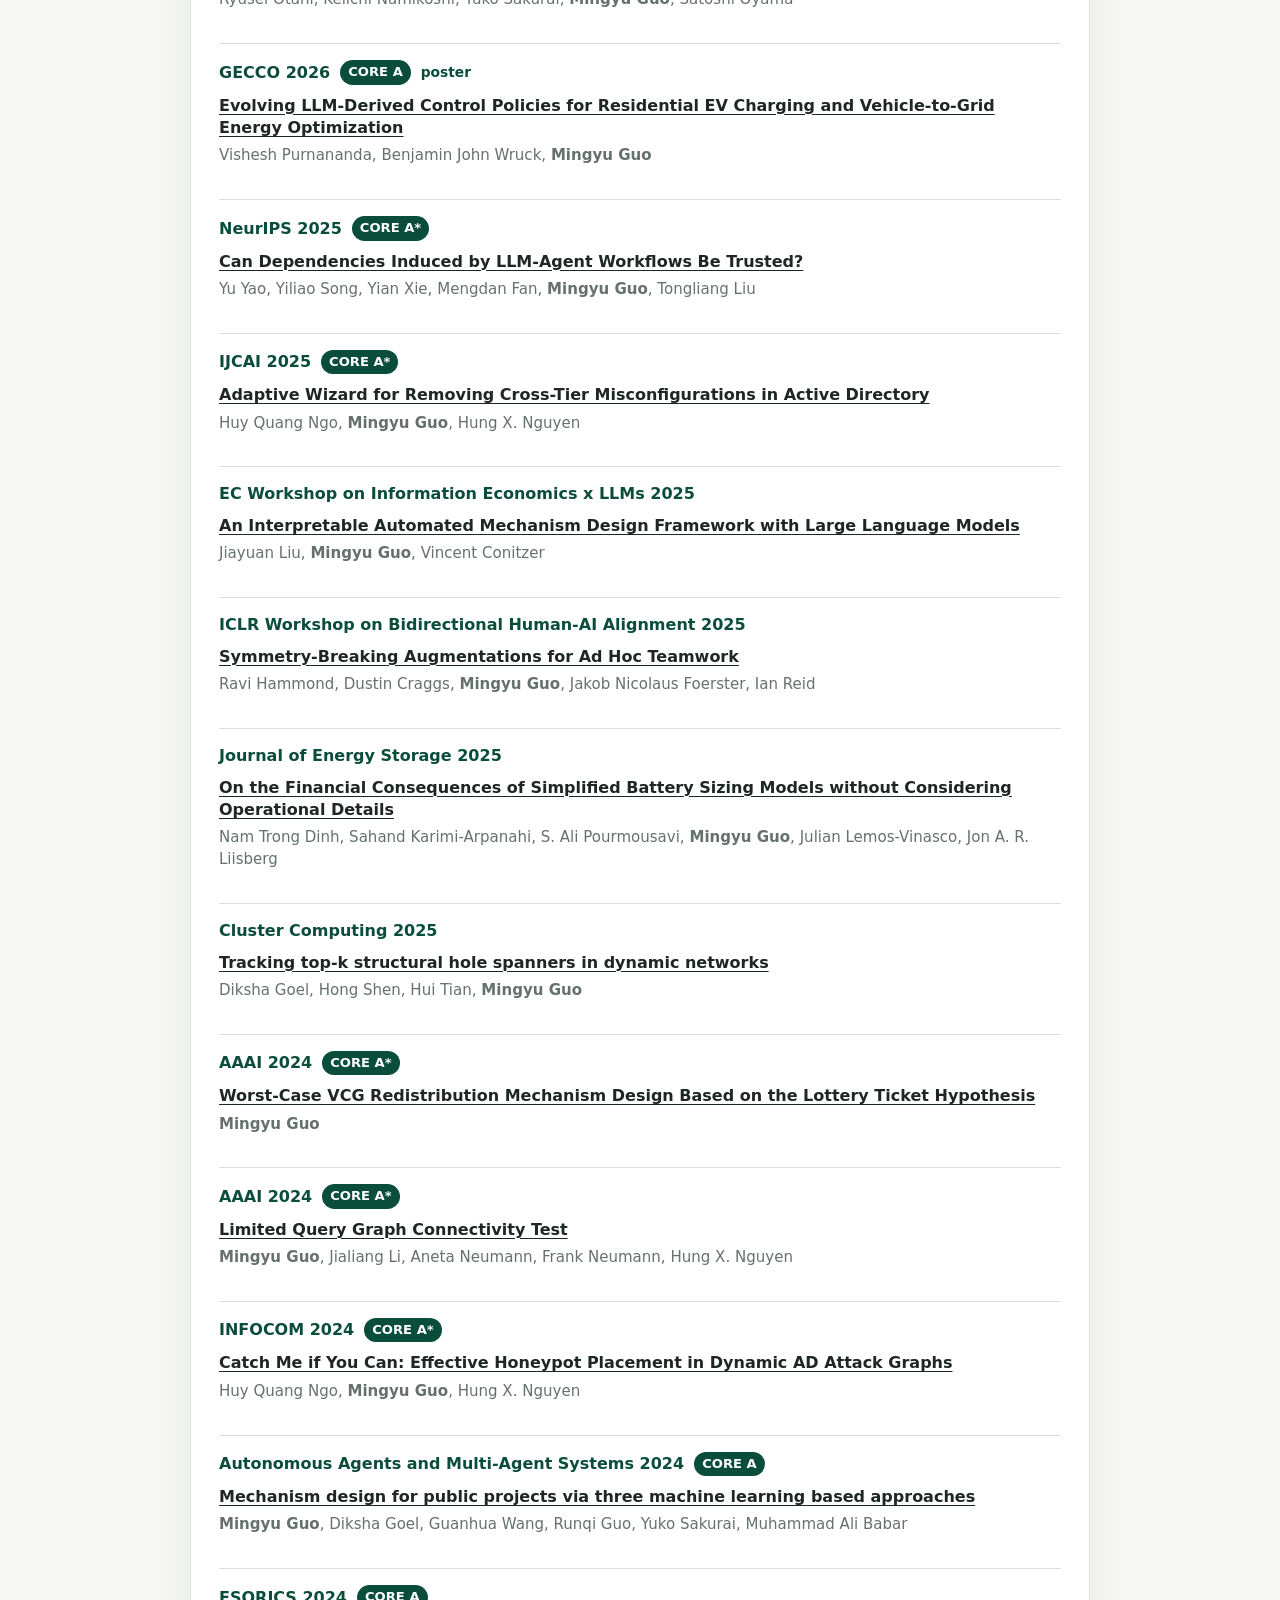
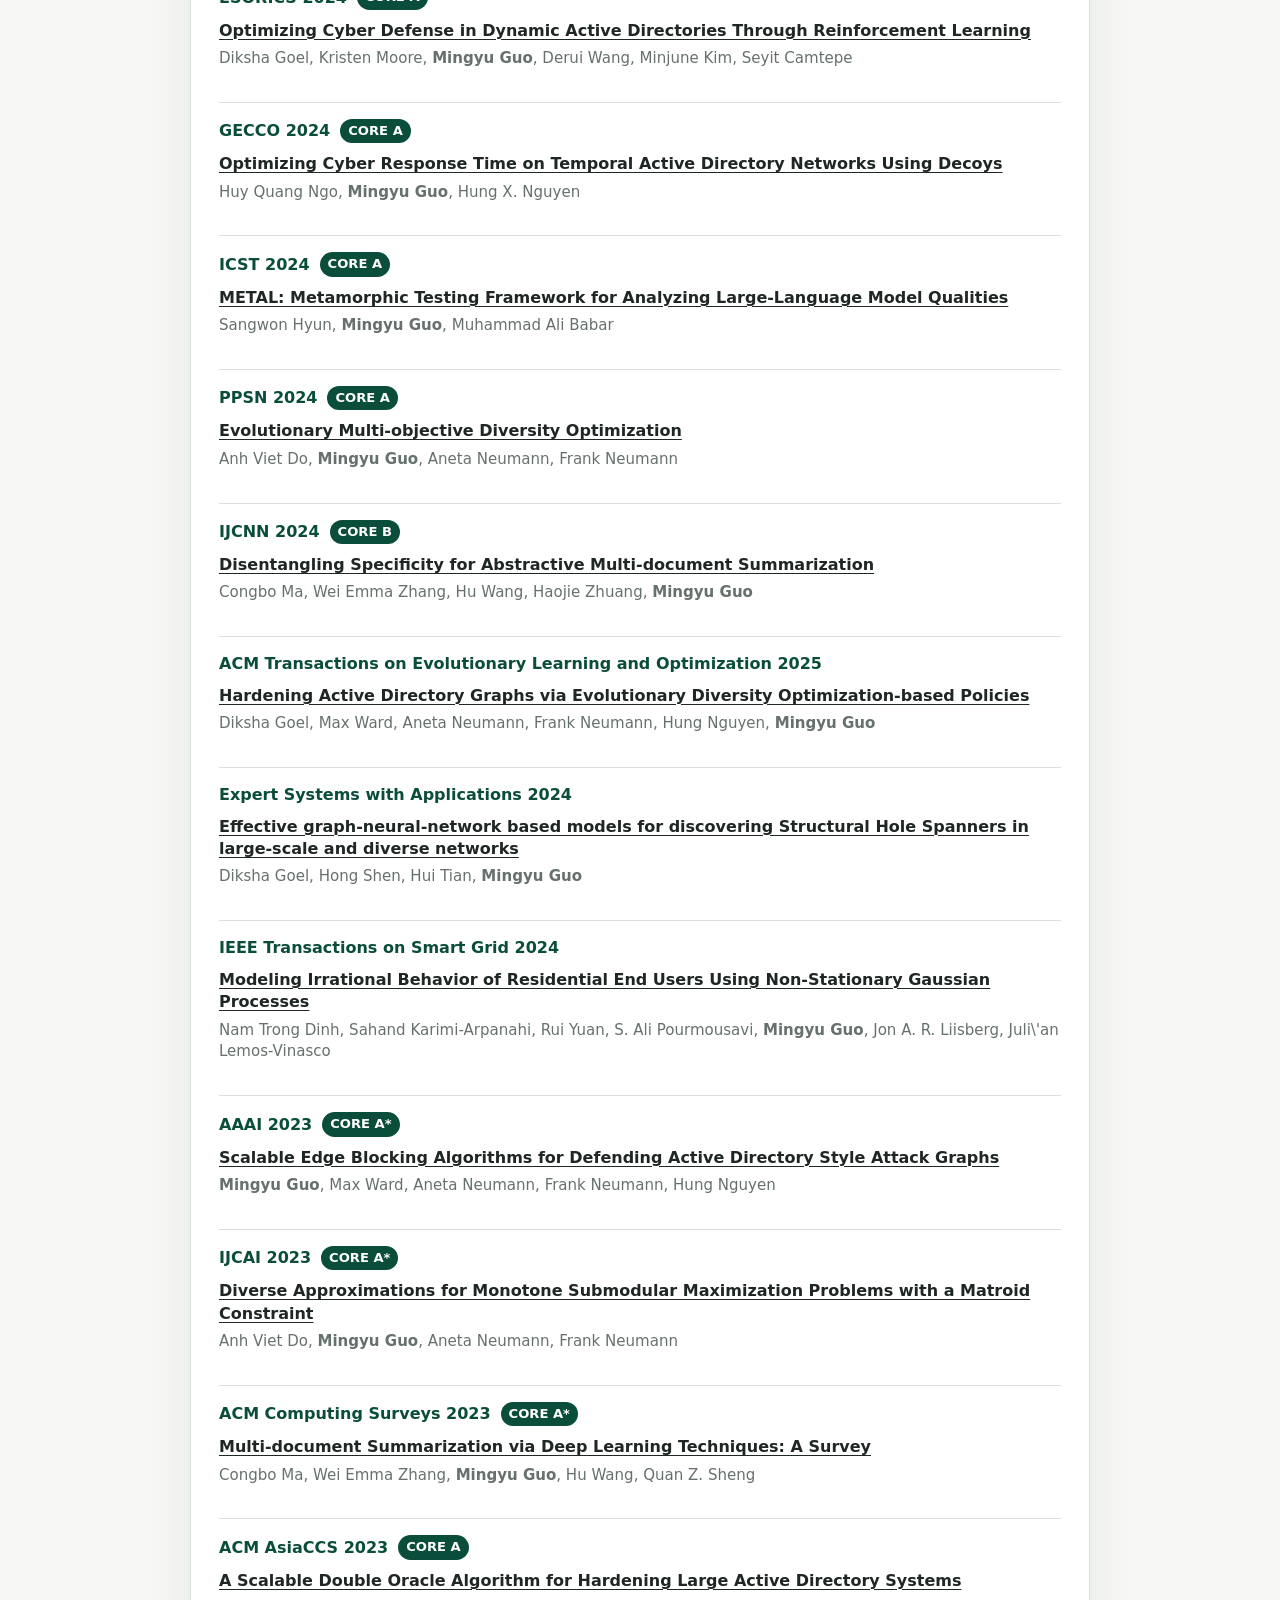
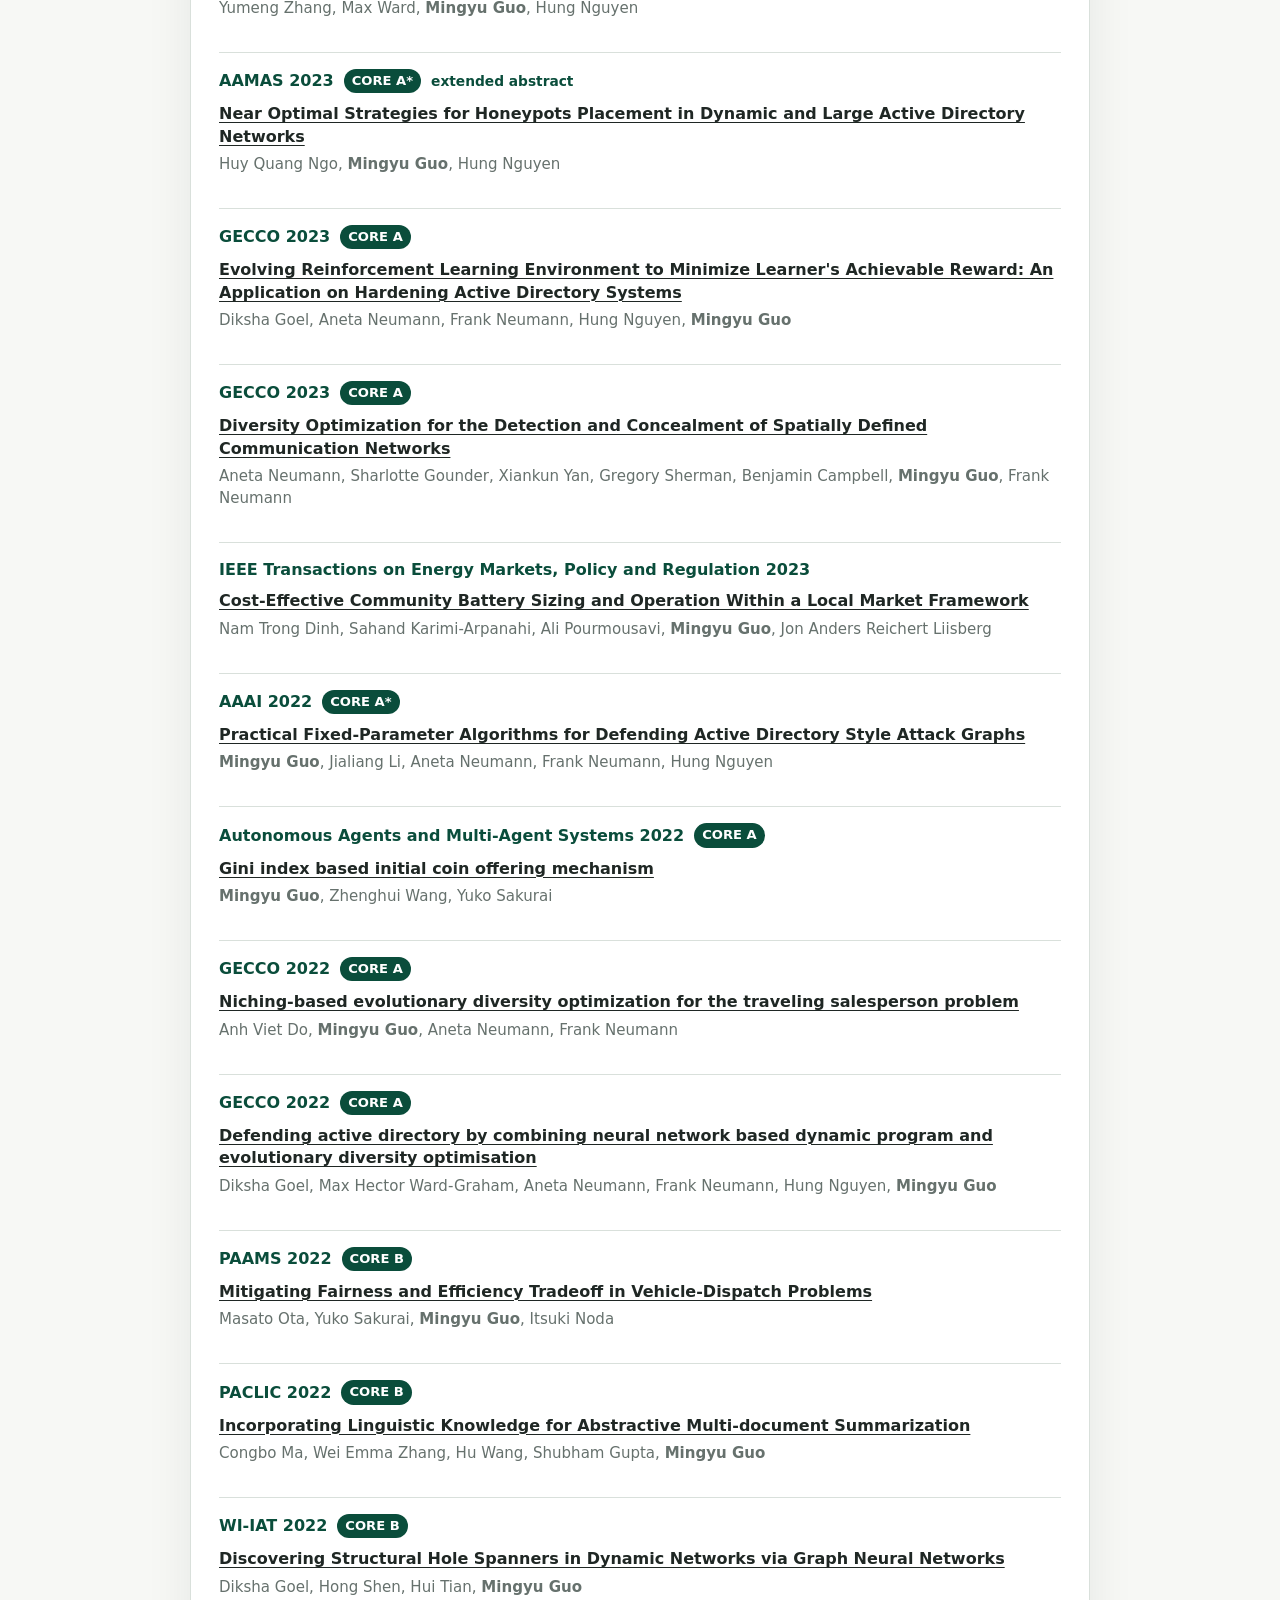
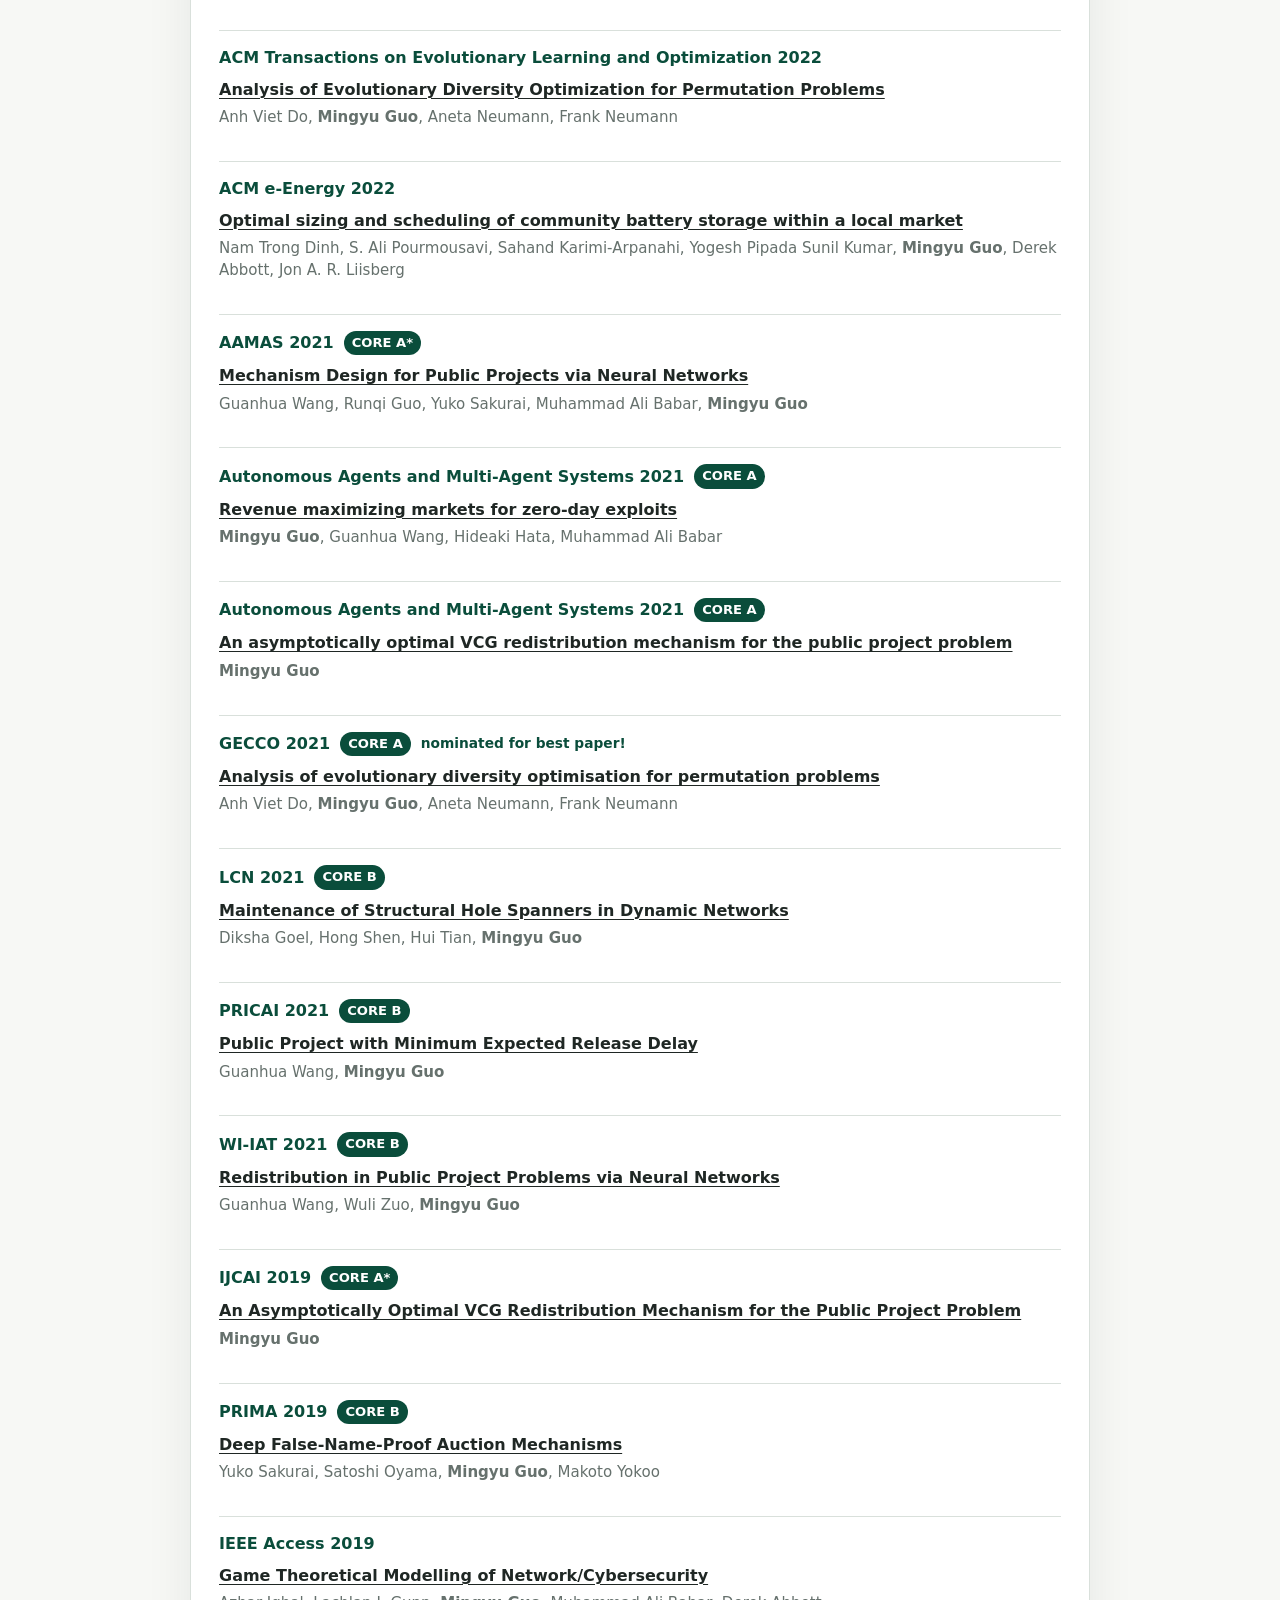
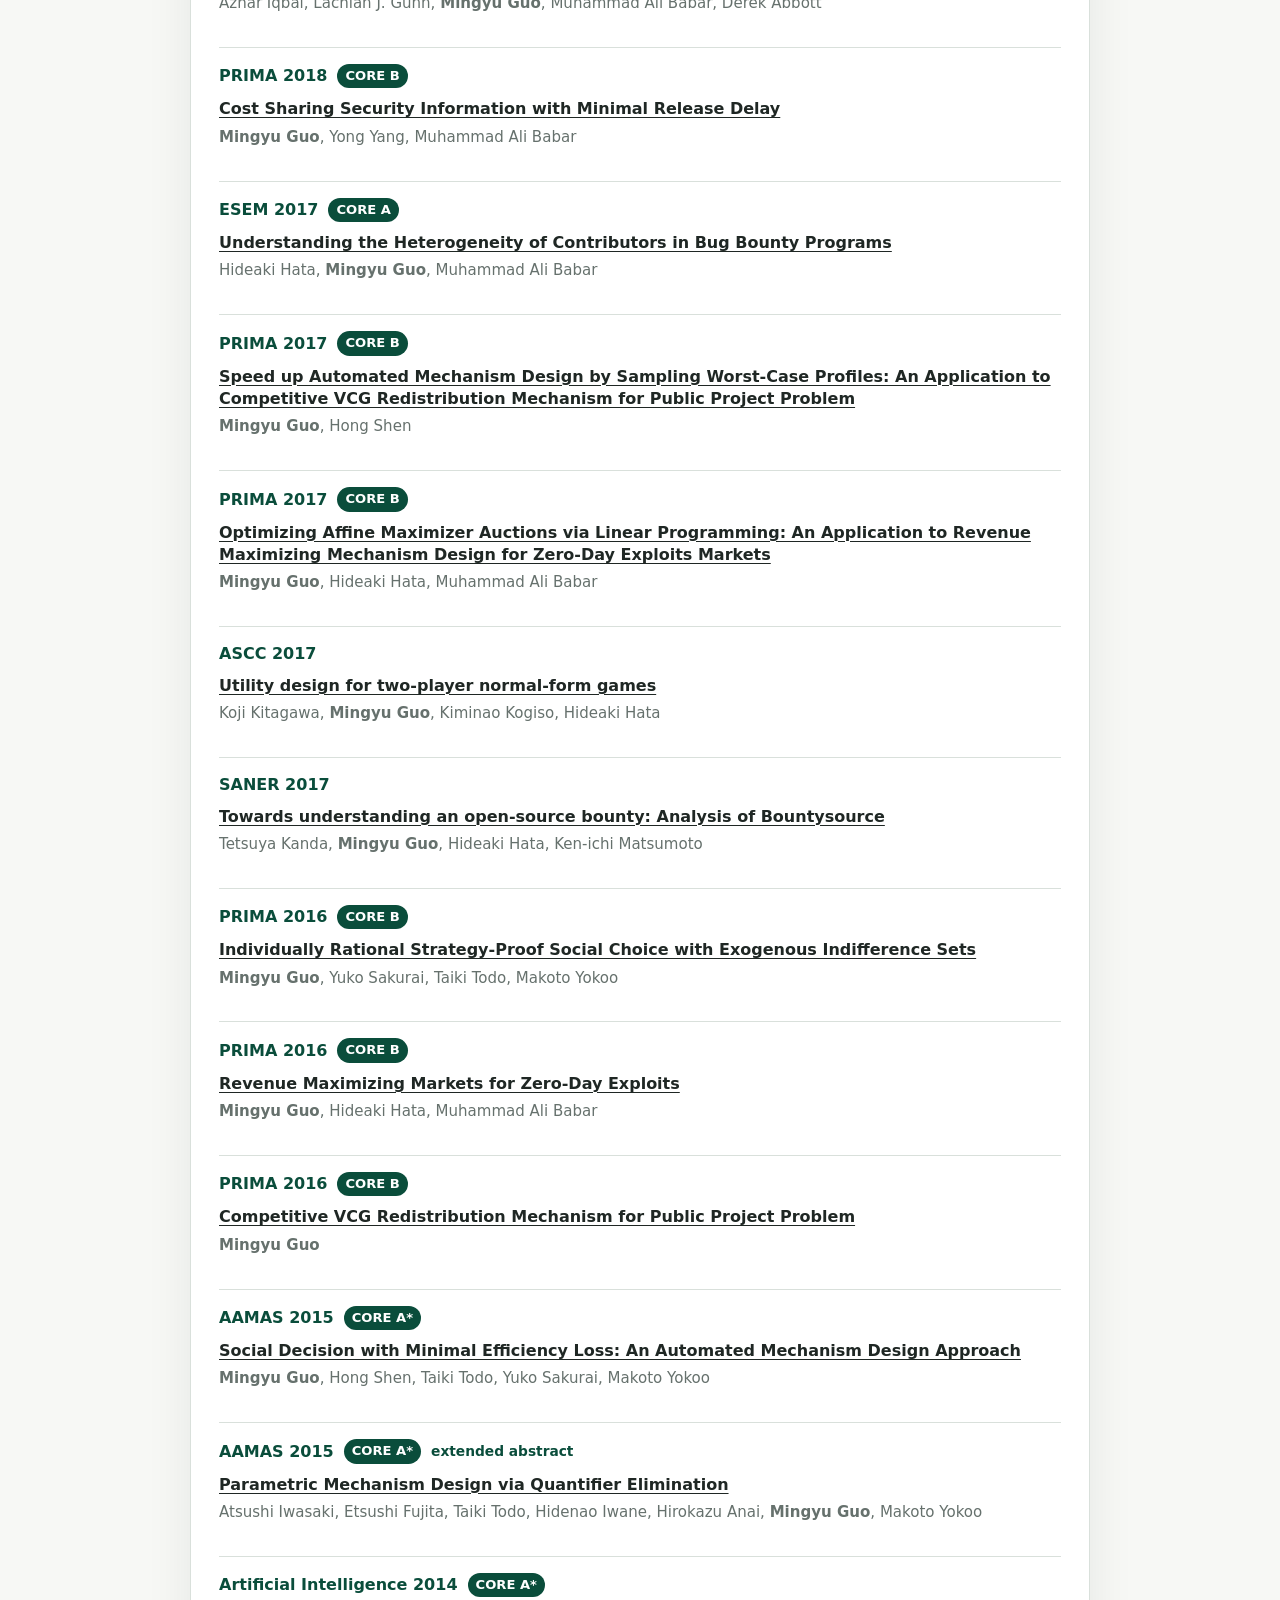
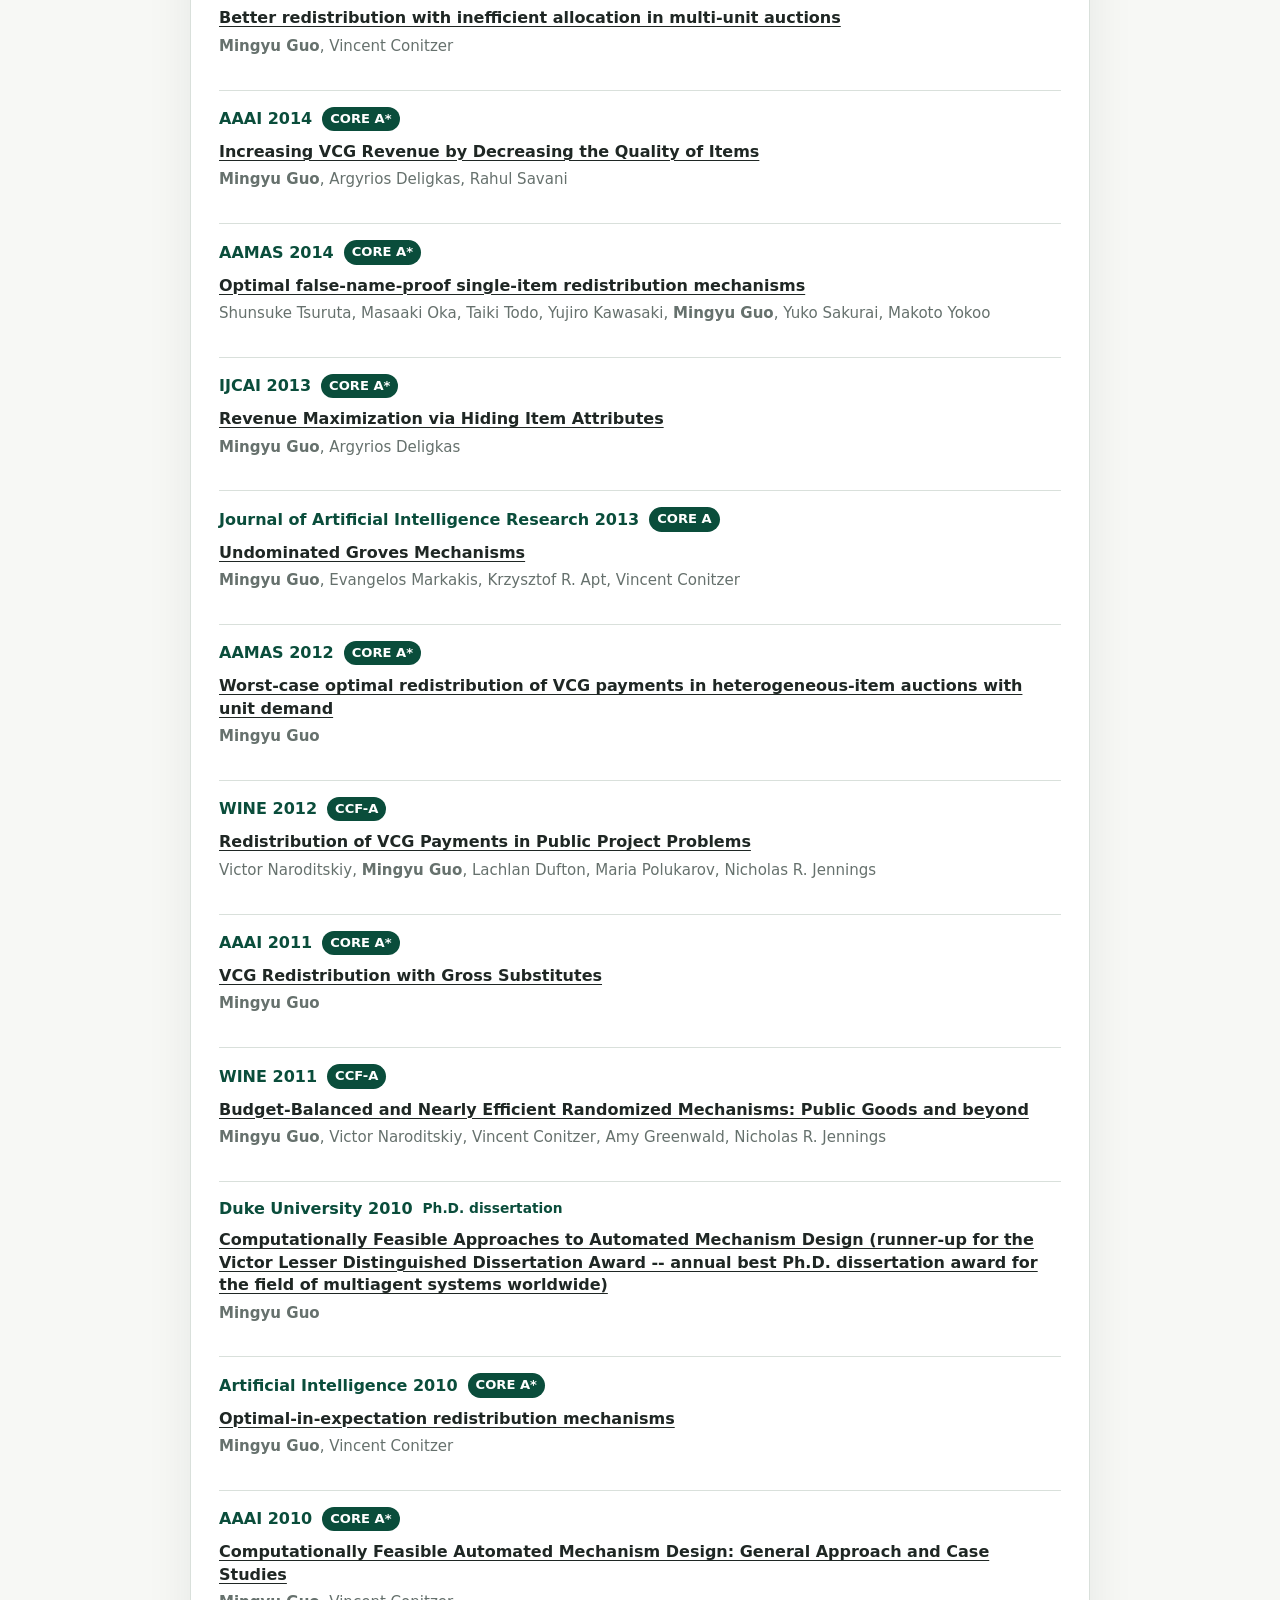
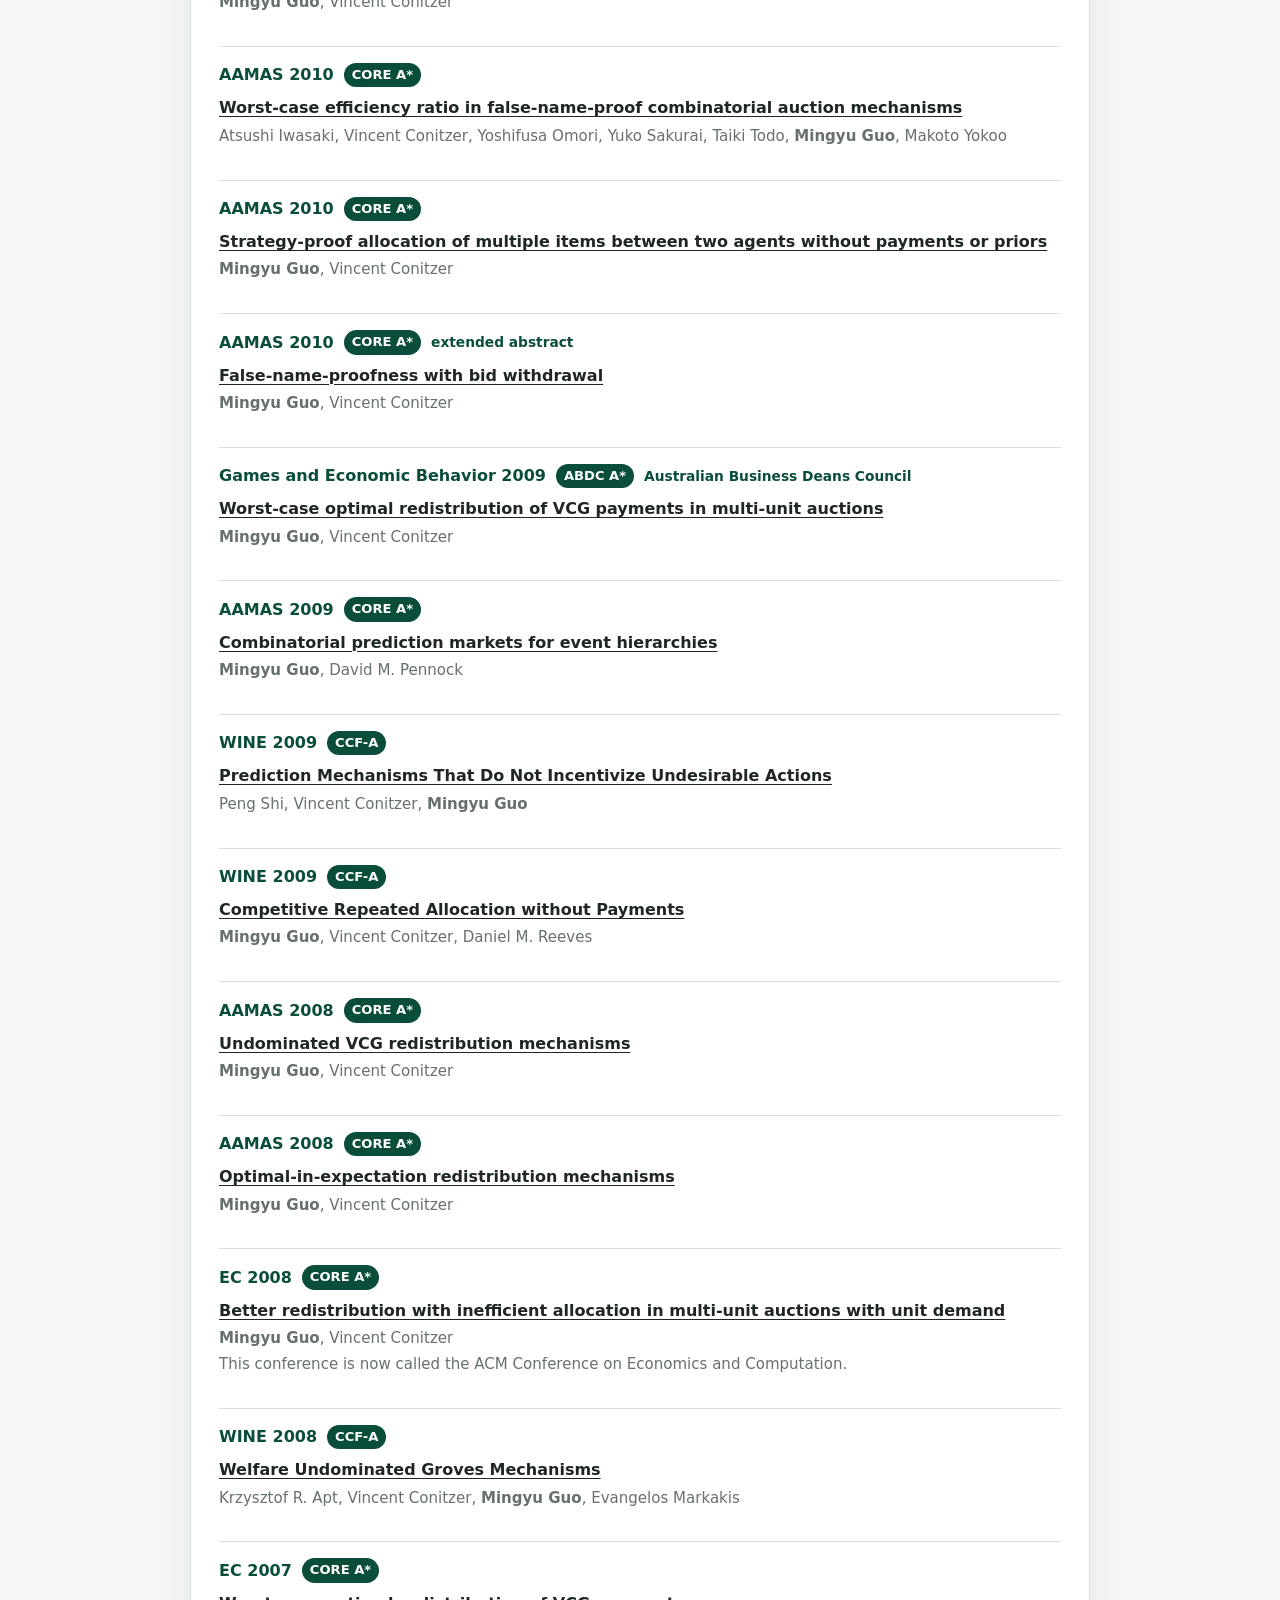
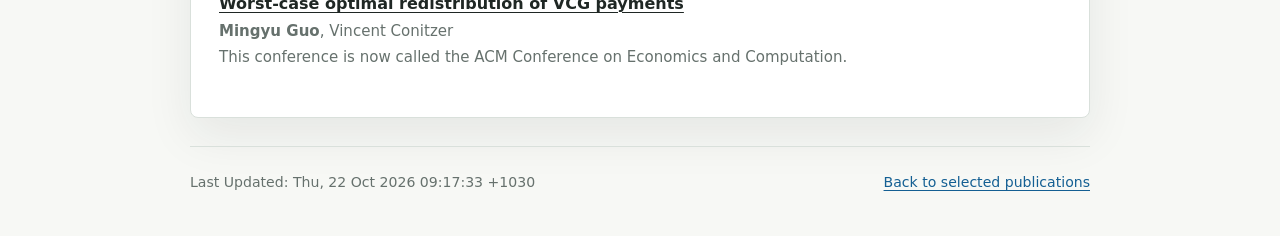
==== commit e1c1b51c: "Clarify faculty and full international engagement award title" ====
--- a/publications.html
+++ b/publications.html
@@ -918,7 +918,7 @@
 </ol>    </main>
 
     <footer class="site-footer">
-      <span>Last Updated: Thu, 22 Oct 2026 09:11:01 +1030</span>
+      <span>Last Updated: Thu, 22 Oct 2026 09:17:33 +1030</span>
       <a href="index.html#publications">Back to selected publications</a>
     </footer>
   </div>
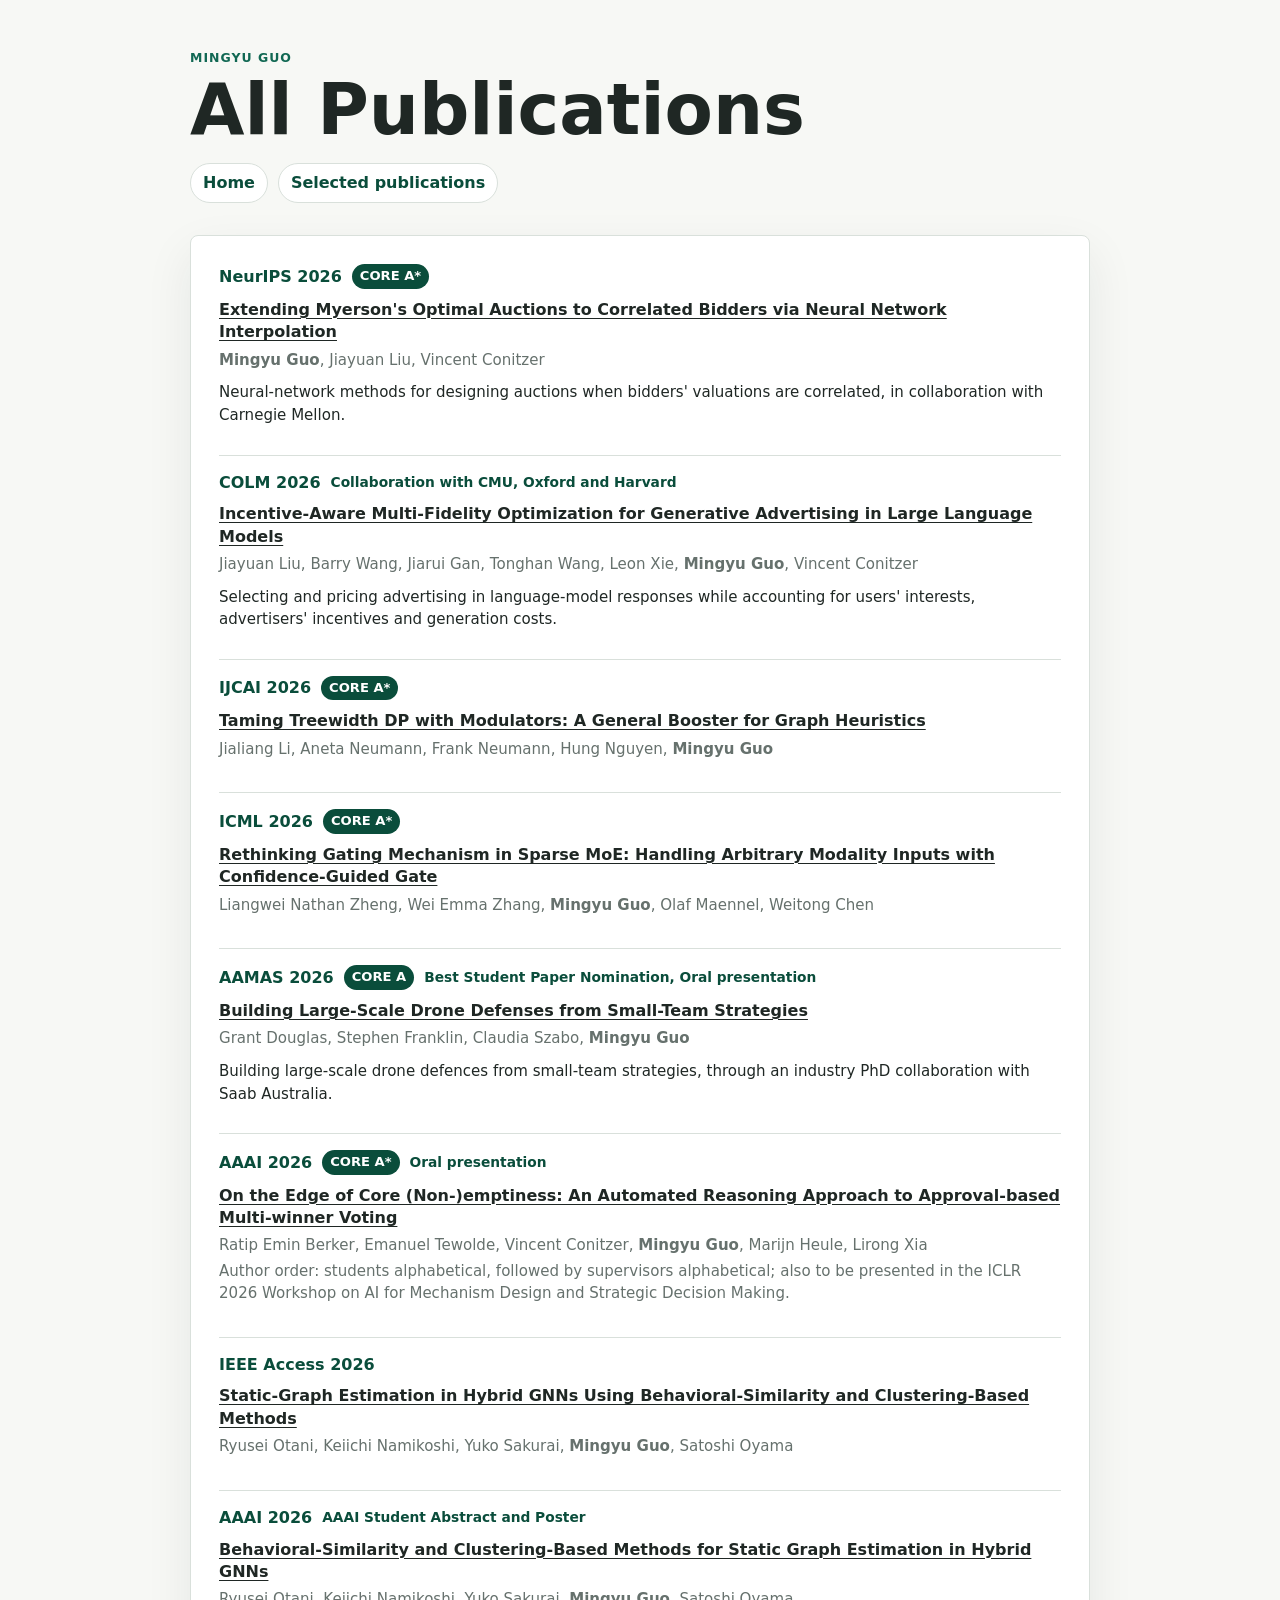
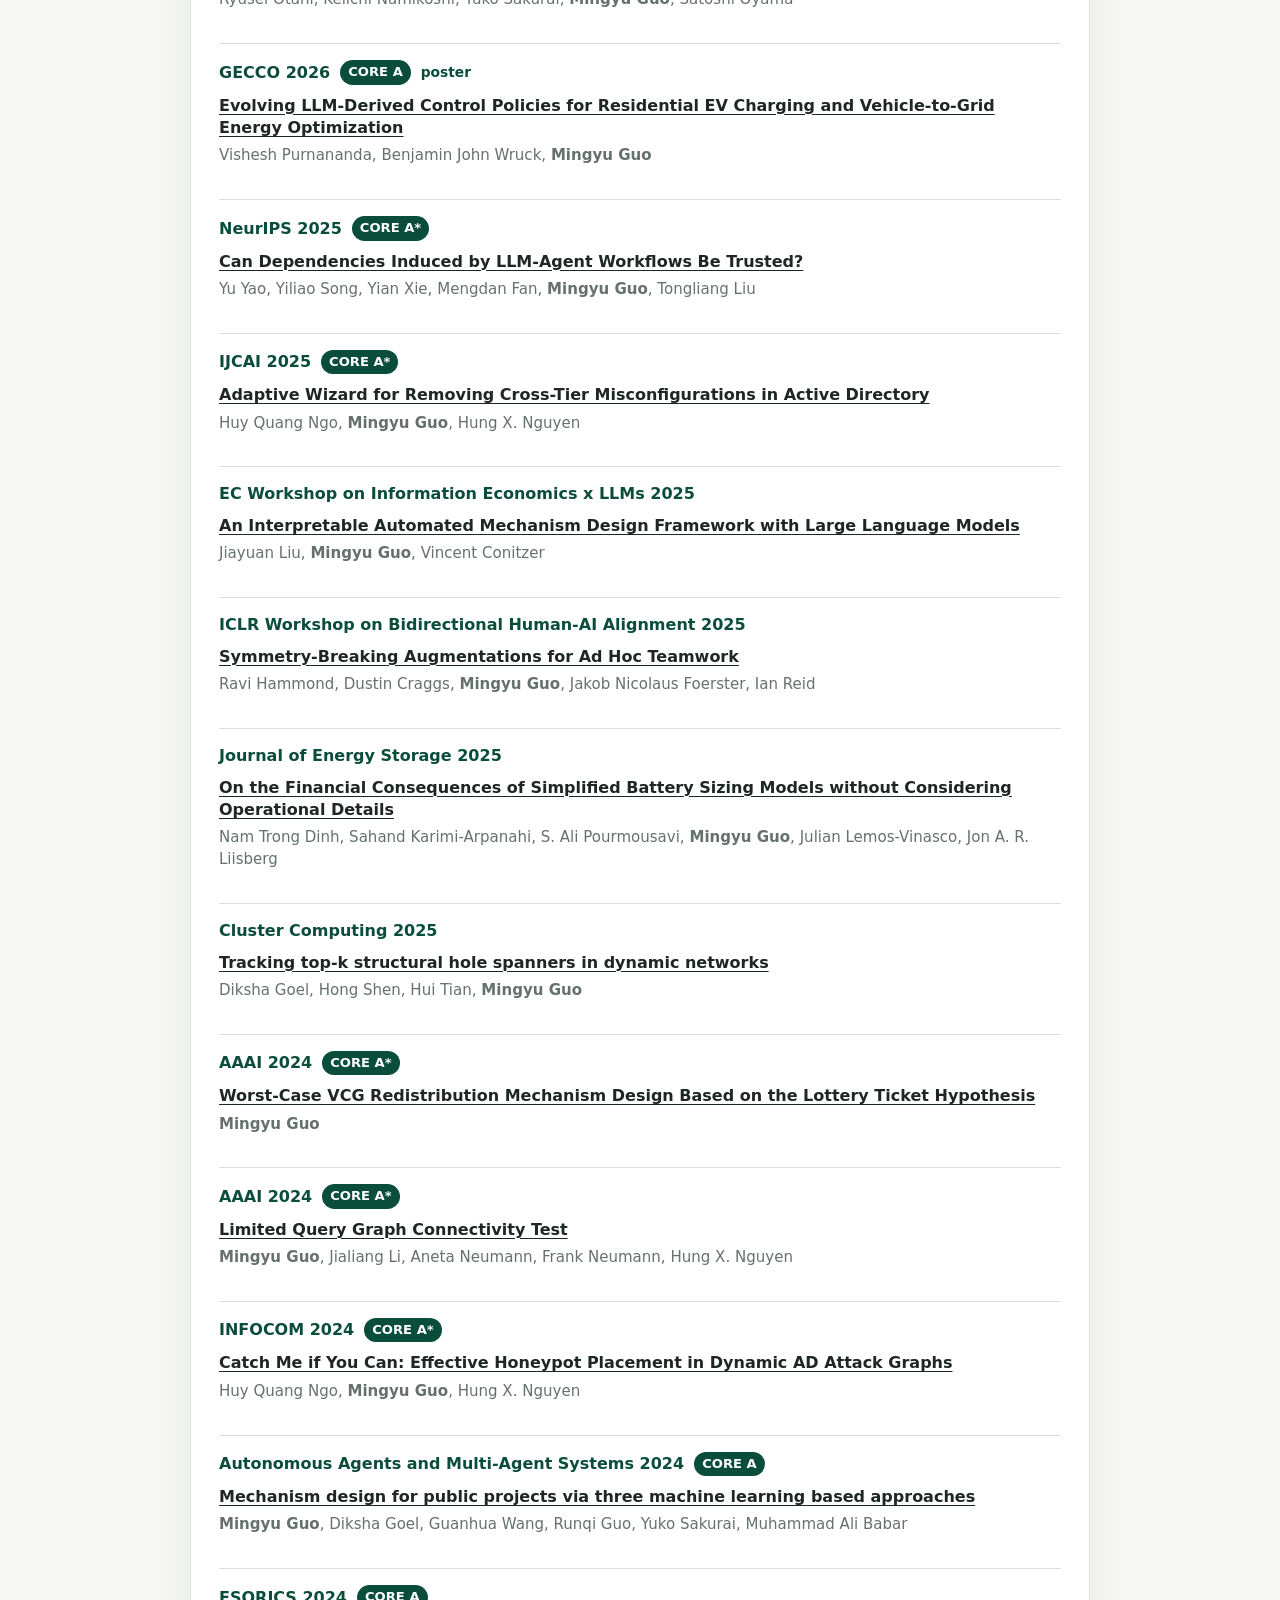
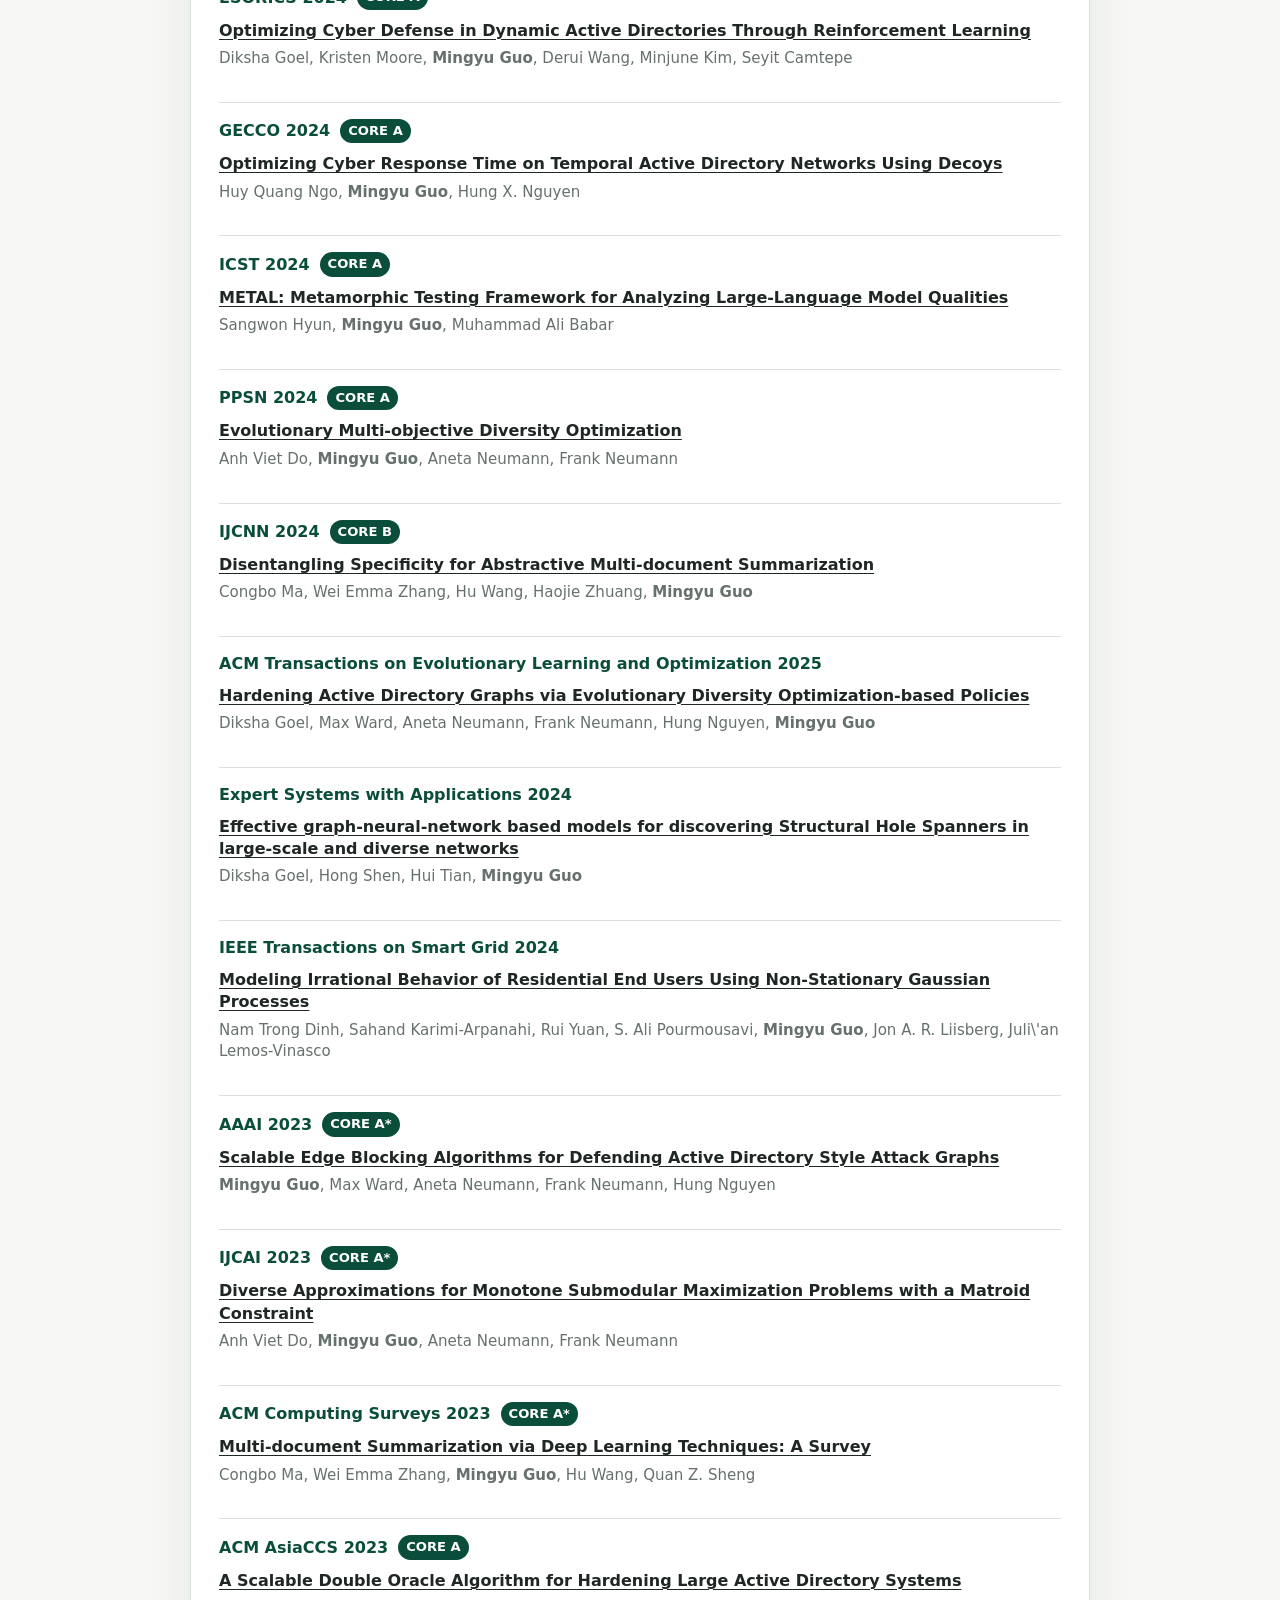
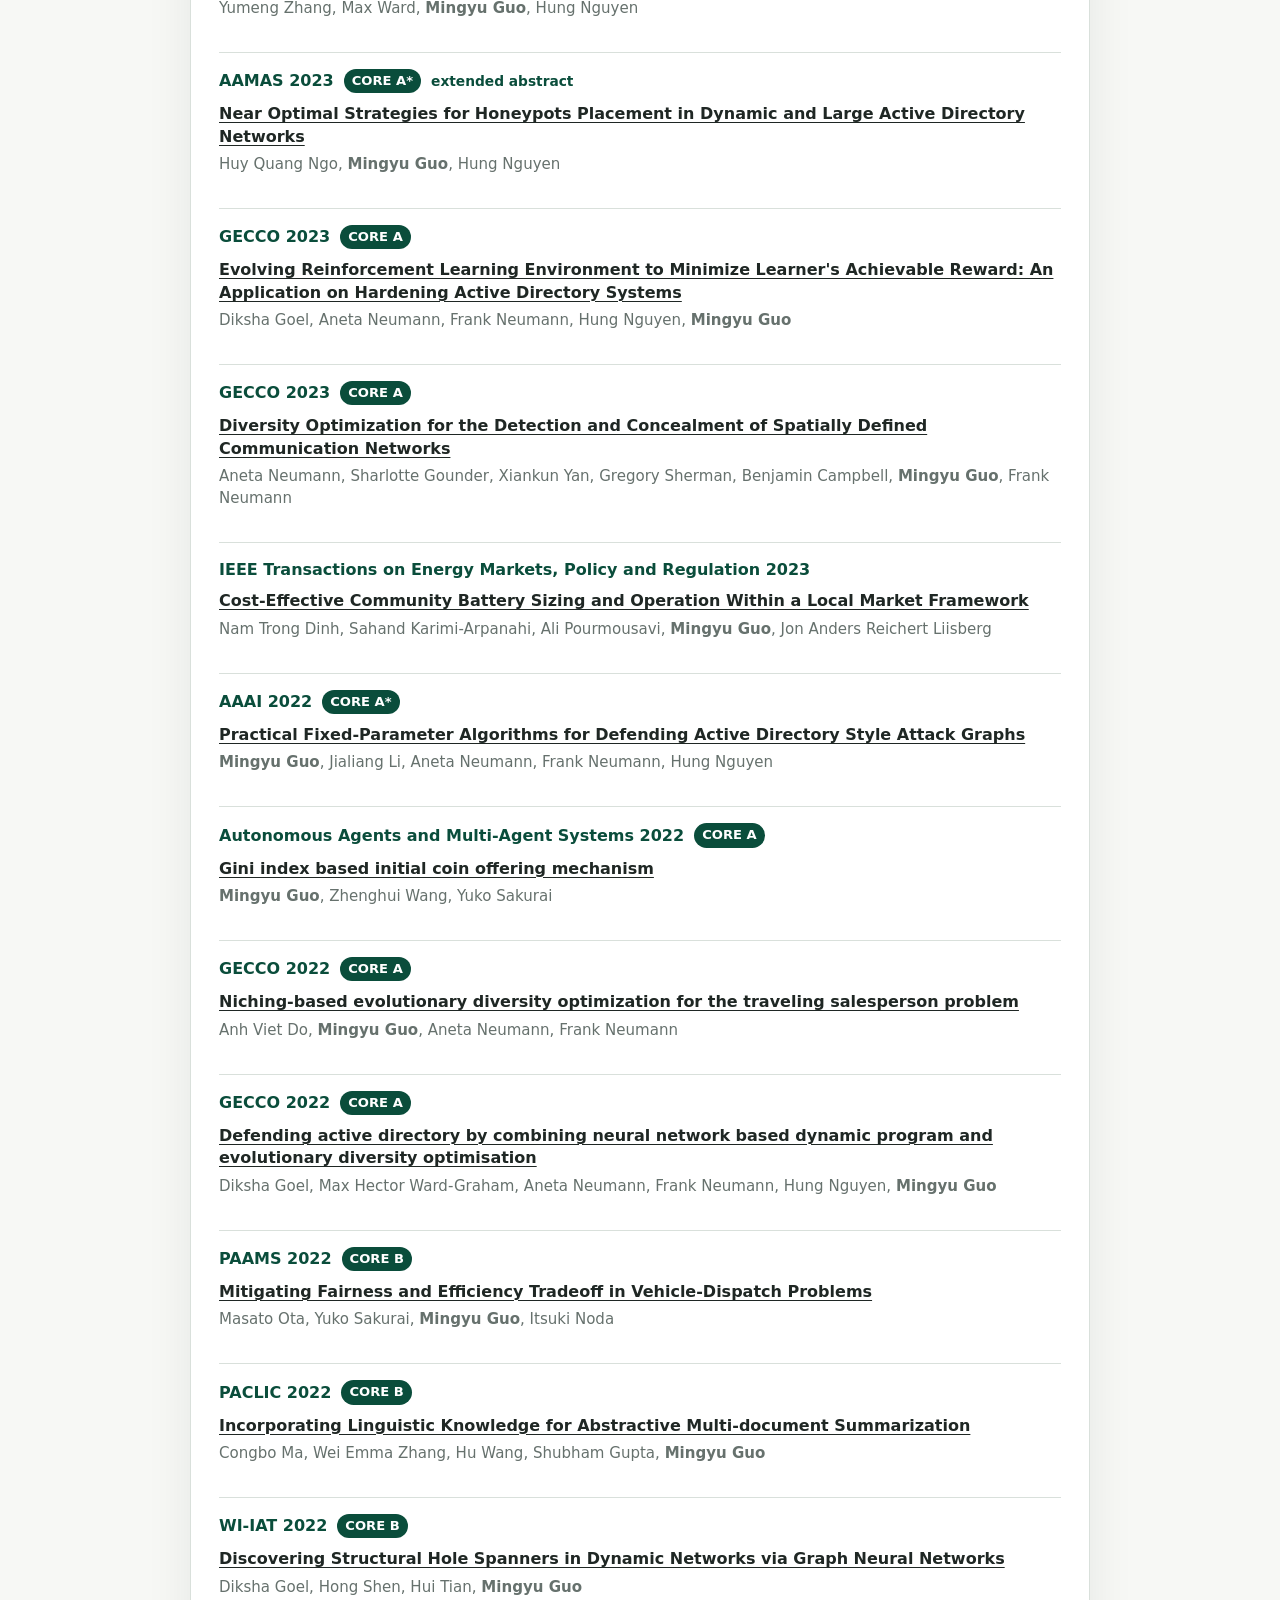
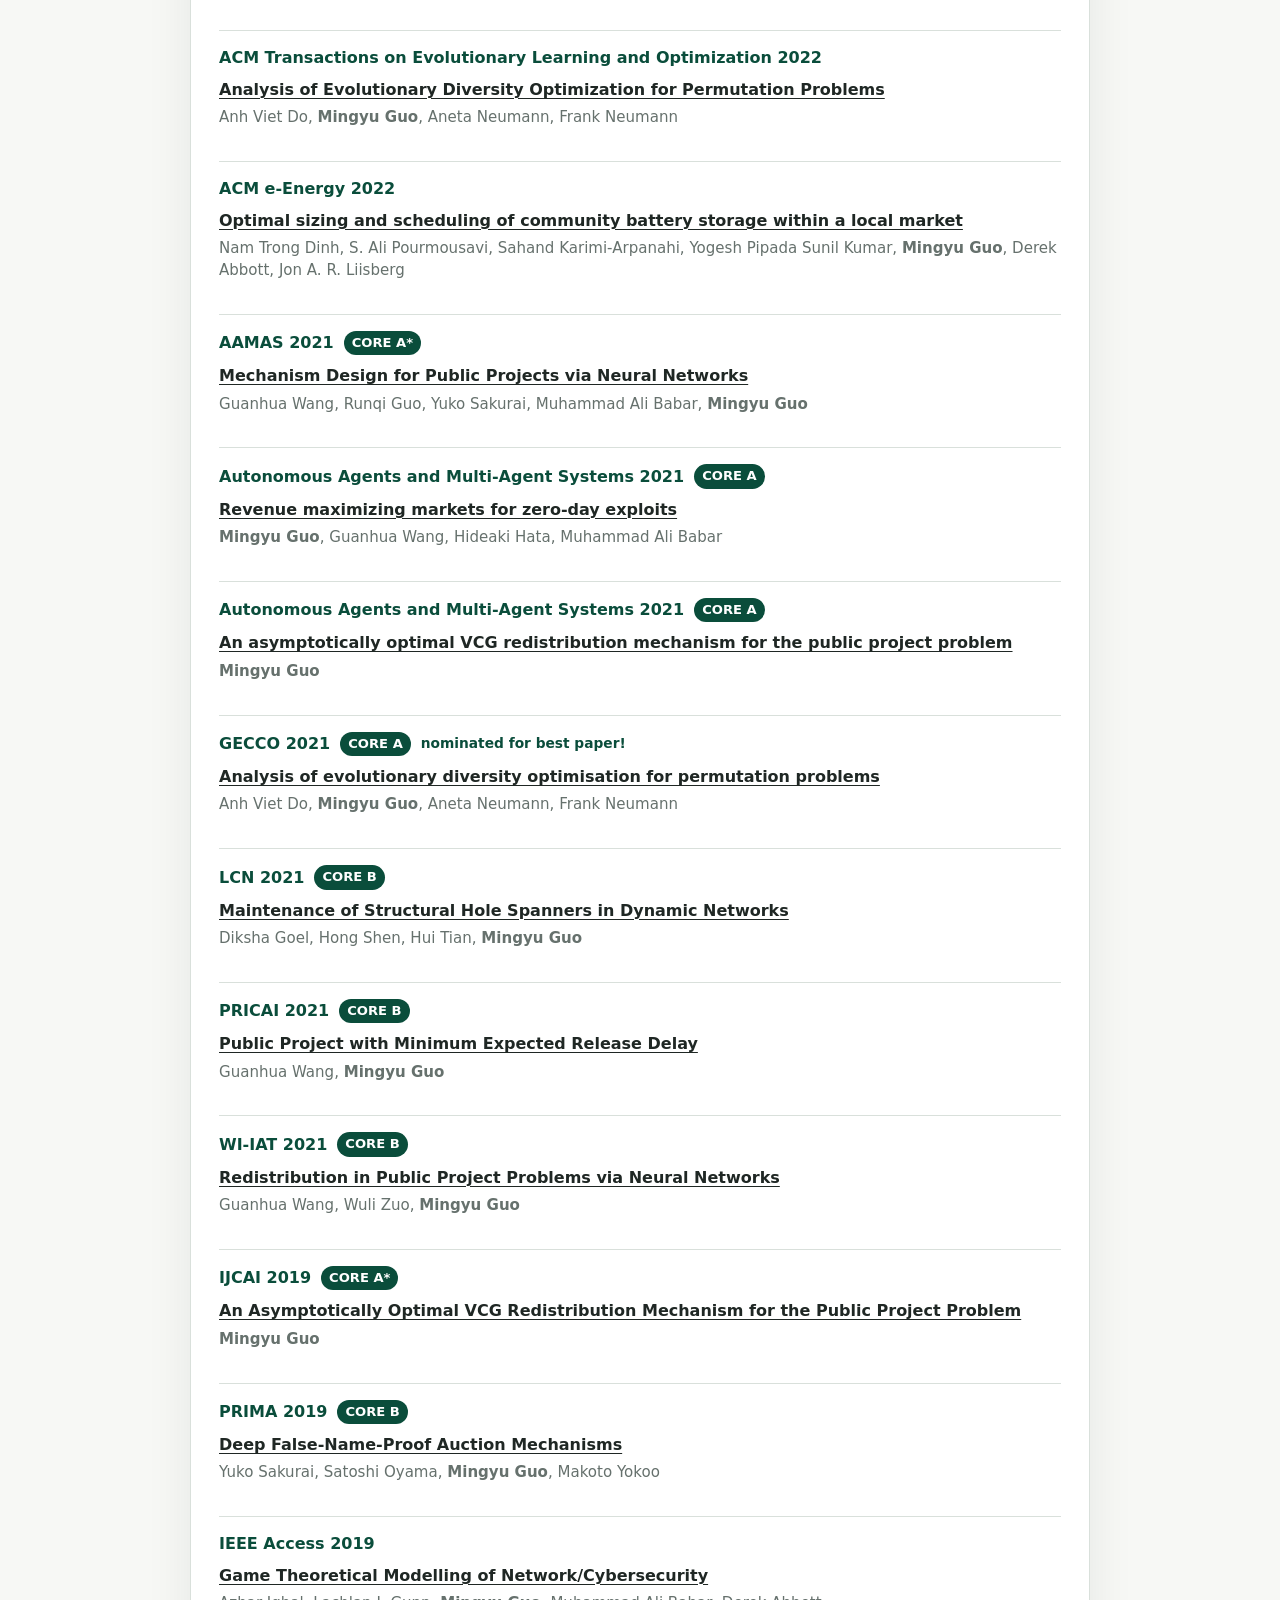
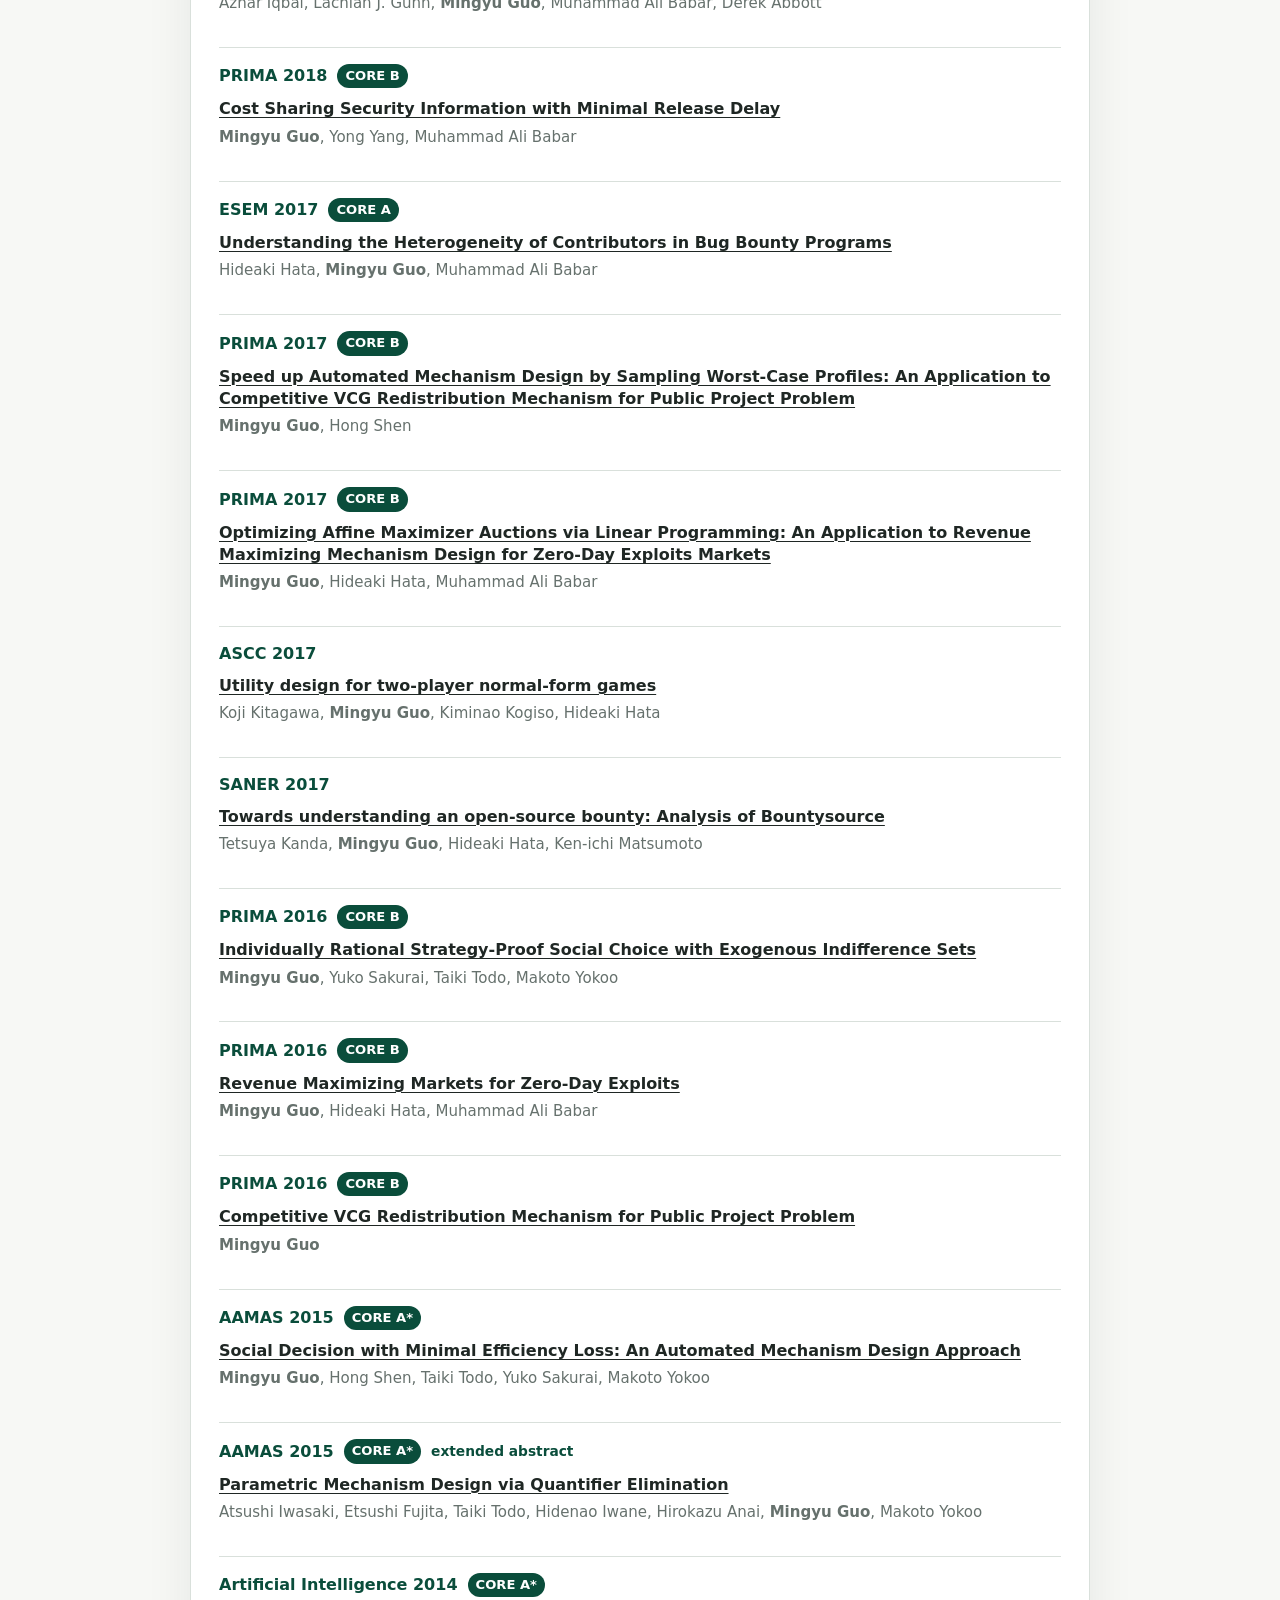
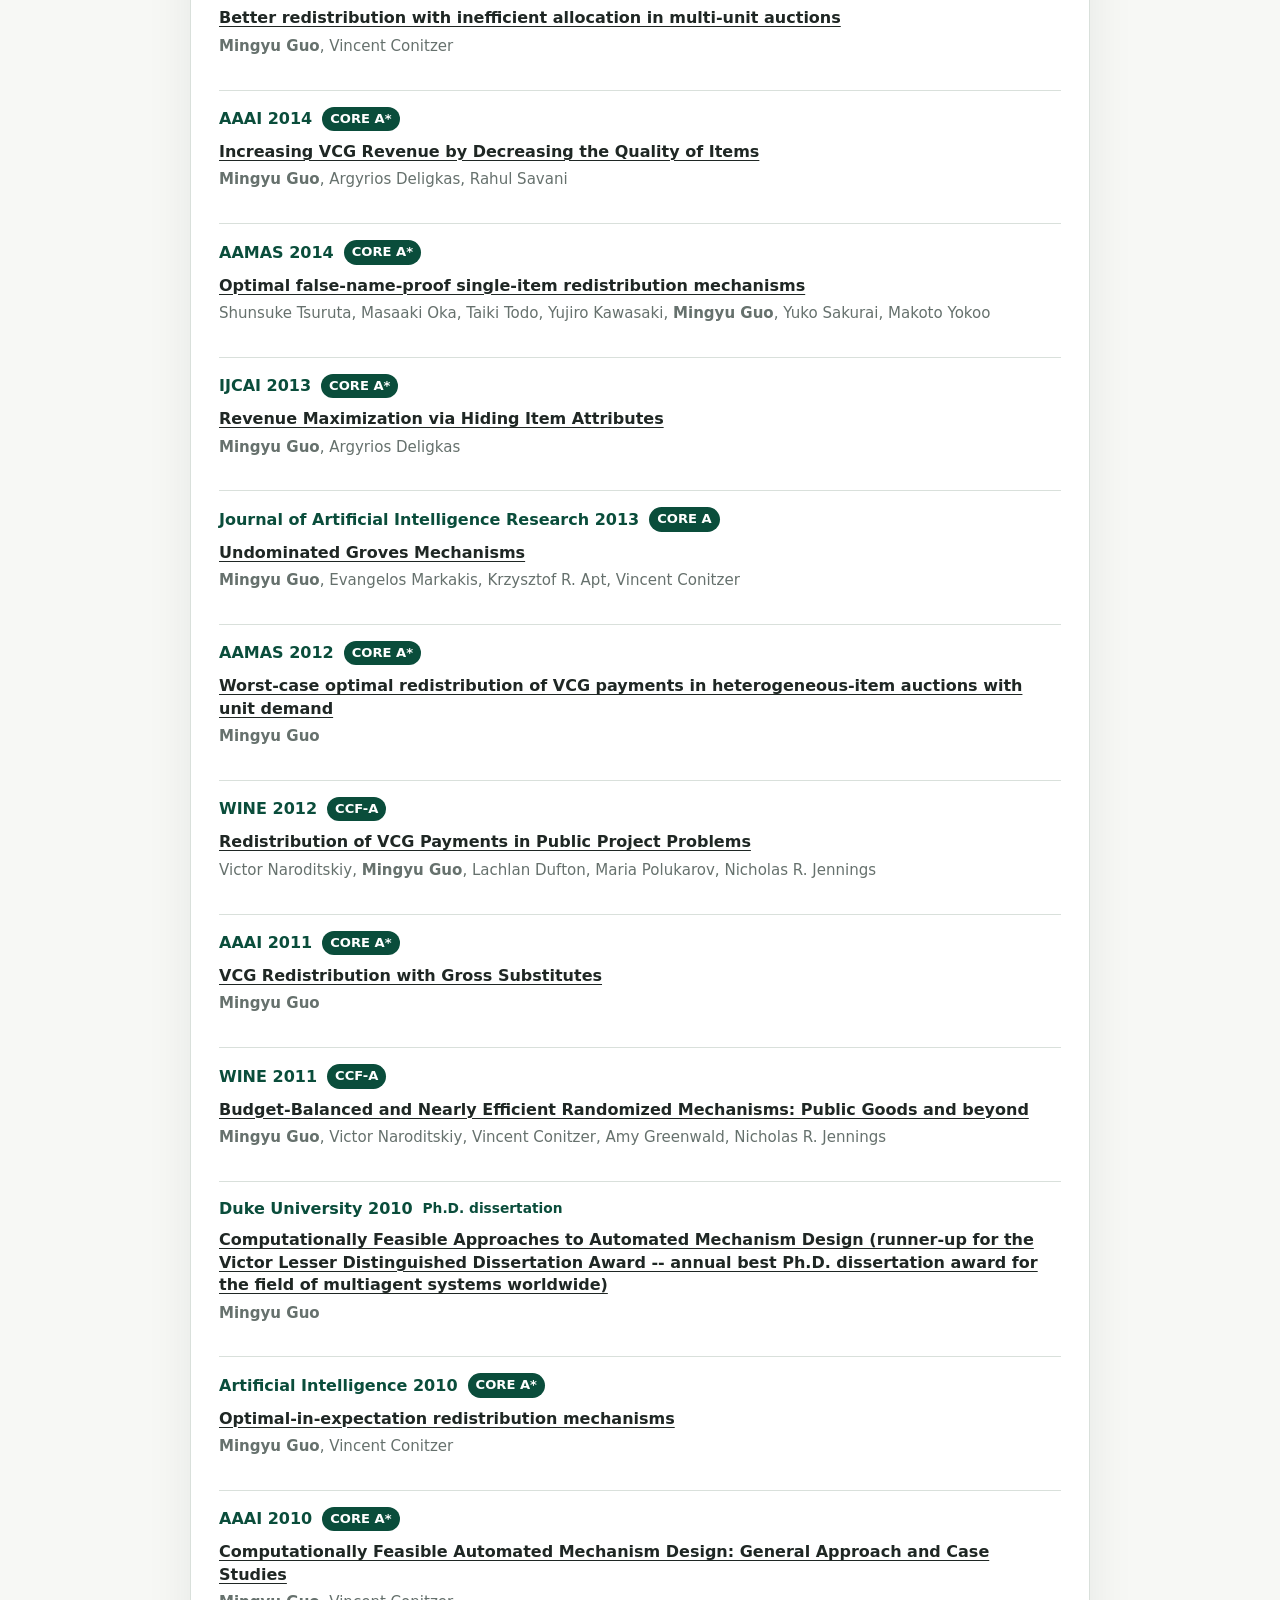
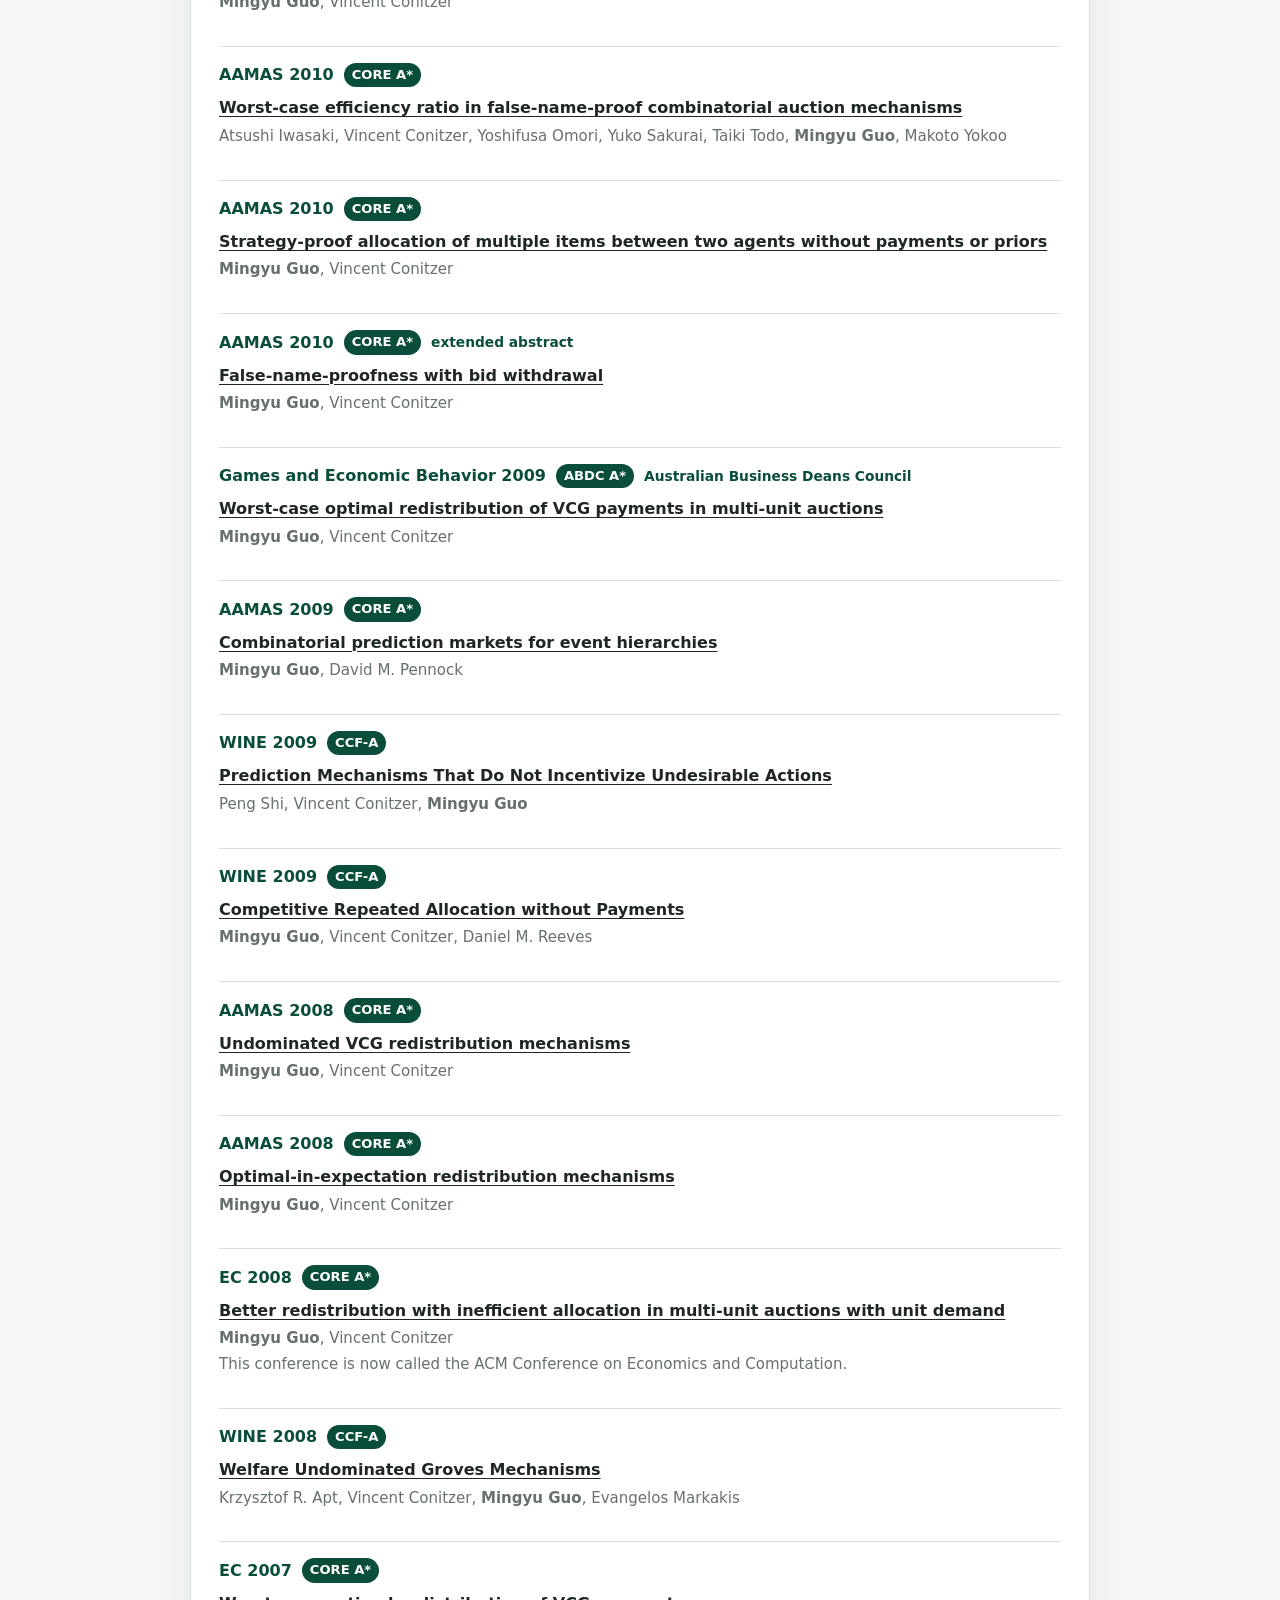
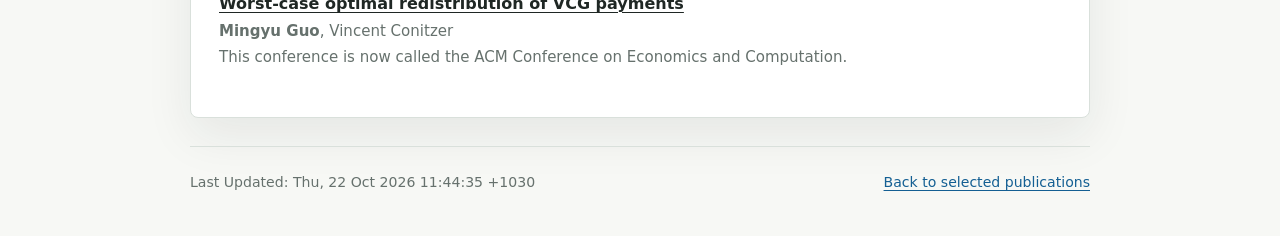
==== commit 6b7ede6e: "ok" ====
--- a/publications.html
+++ b/publications.html
@@ -51,7 +51,7 @@
         <span class="publication-venue">IJCAI 2026</span>
 <span class="tag">CORE A*</span>      </div>
       <p class="publication-title">
-Taming Treewidth DP with Modulators: A General Booster for Graph Heuristics      </p>
+<a href="https://arxiv.org/abs/2608.04446">Taming Treewidth DP with Modulators: A General Booster for Graph Heuristics</a>      </p>
       <p class="publication-authors">Jialiang Li, Aneta Neumann, Frank Neumann, Hung Nguyen, <strong>Mingyu Guo</strong></p>
     </div>
   </li>
@@ -101,7 +101,7 @@
         <span class="publication-venue">AAAI 2026</span>
 <span class="publication-note">AAAI Student Abstract and Poster</span>      </div>
       <p class="publication-title">
-Behavioral-Similarity and Clustering-Based Methods for Static Graph Estimation in Hybrid GNNs      </p>
+<a href="https://ojs.aaai.org/index.php/AAAI/article/view/42262">Behavioral-Similarity and Clustering-Based Methods for Static Graph Estimation in Hybrid GNNs</a>      </p>
       <p class="publication-authors">Ryusei Otani, Keiichi Namikoshi, Yuko Sakurai, <strong>Mingyu Guo</strong>, Satoshi Oyama</p>
     </div>
   </li>
@@ -918,7 +918,7 @@
 </ol>    </main>
 
     <footer class="site-footer">
-      <span>Last Updated: Thu, 22 Oct 2026 09:17:33 +1030</span>
+      <span>Last Updated: Thu, 22 Oct 2026 11:44:35 +1030</span>
       <a href="index.html#publications">Back to selected publications</a>
     </footer>
   </div>
